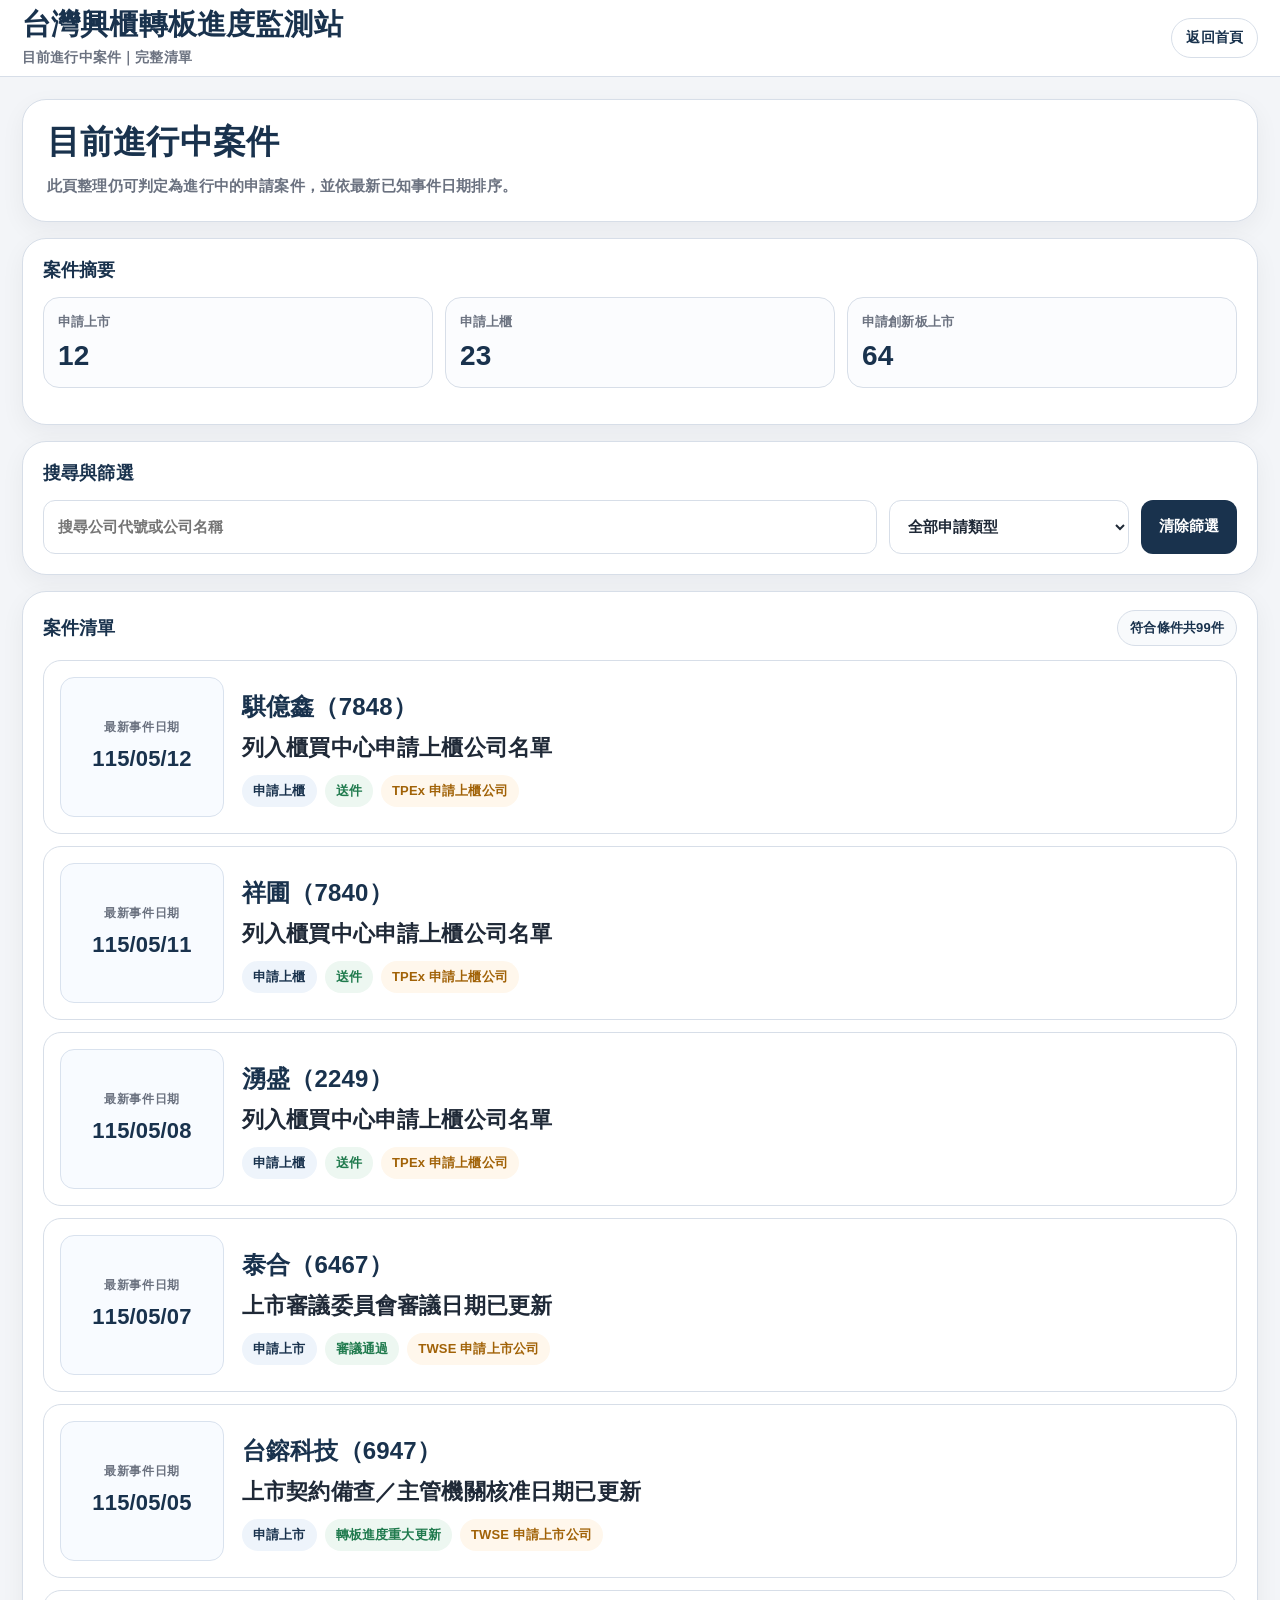
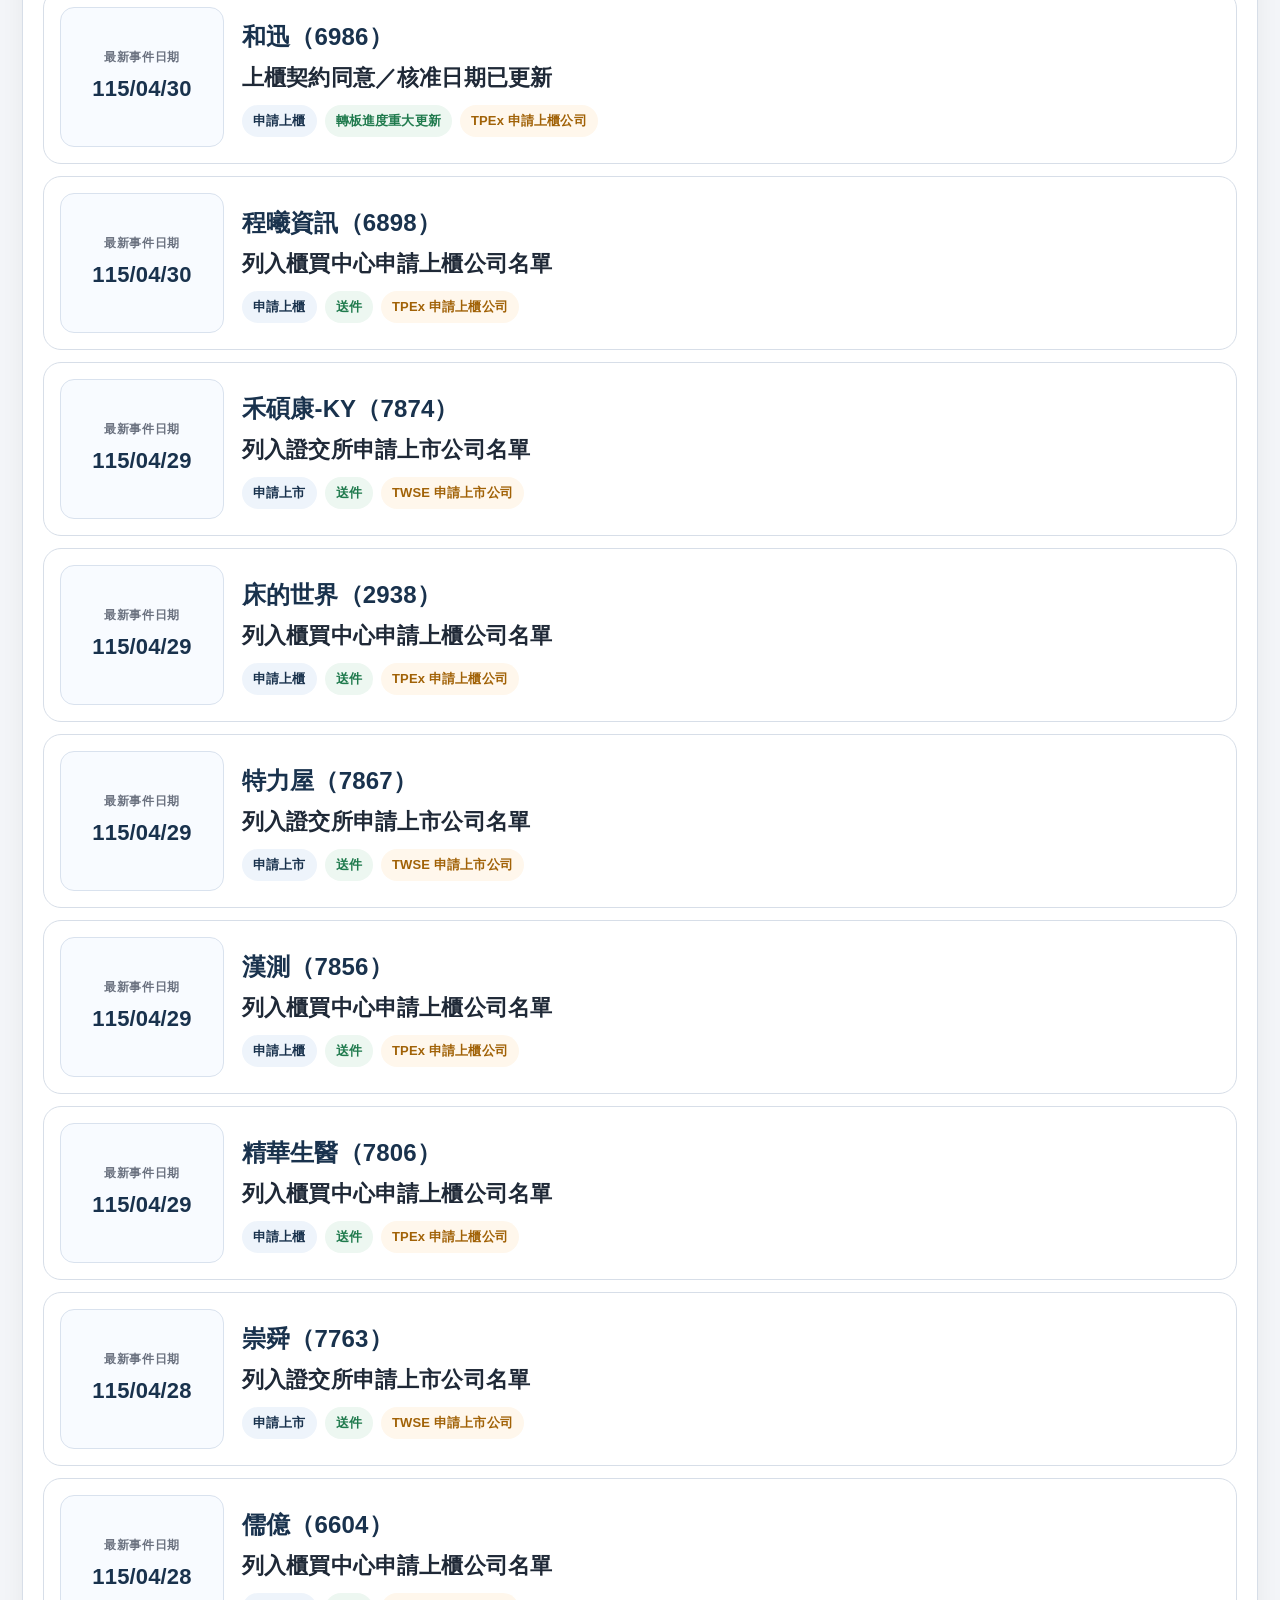
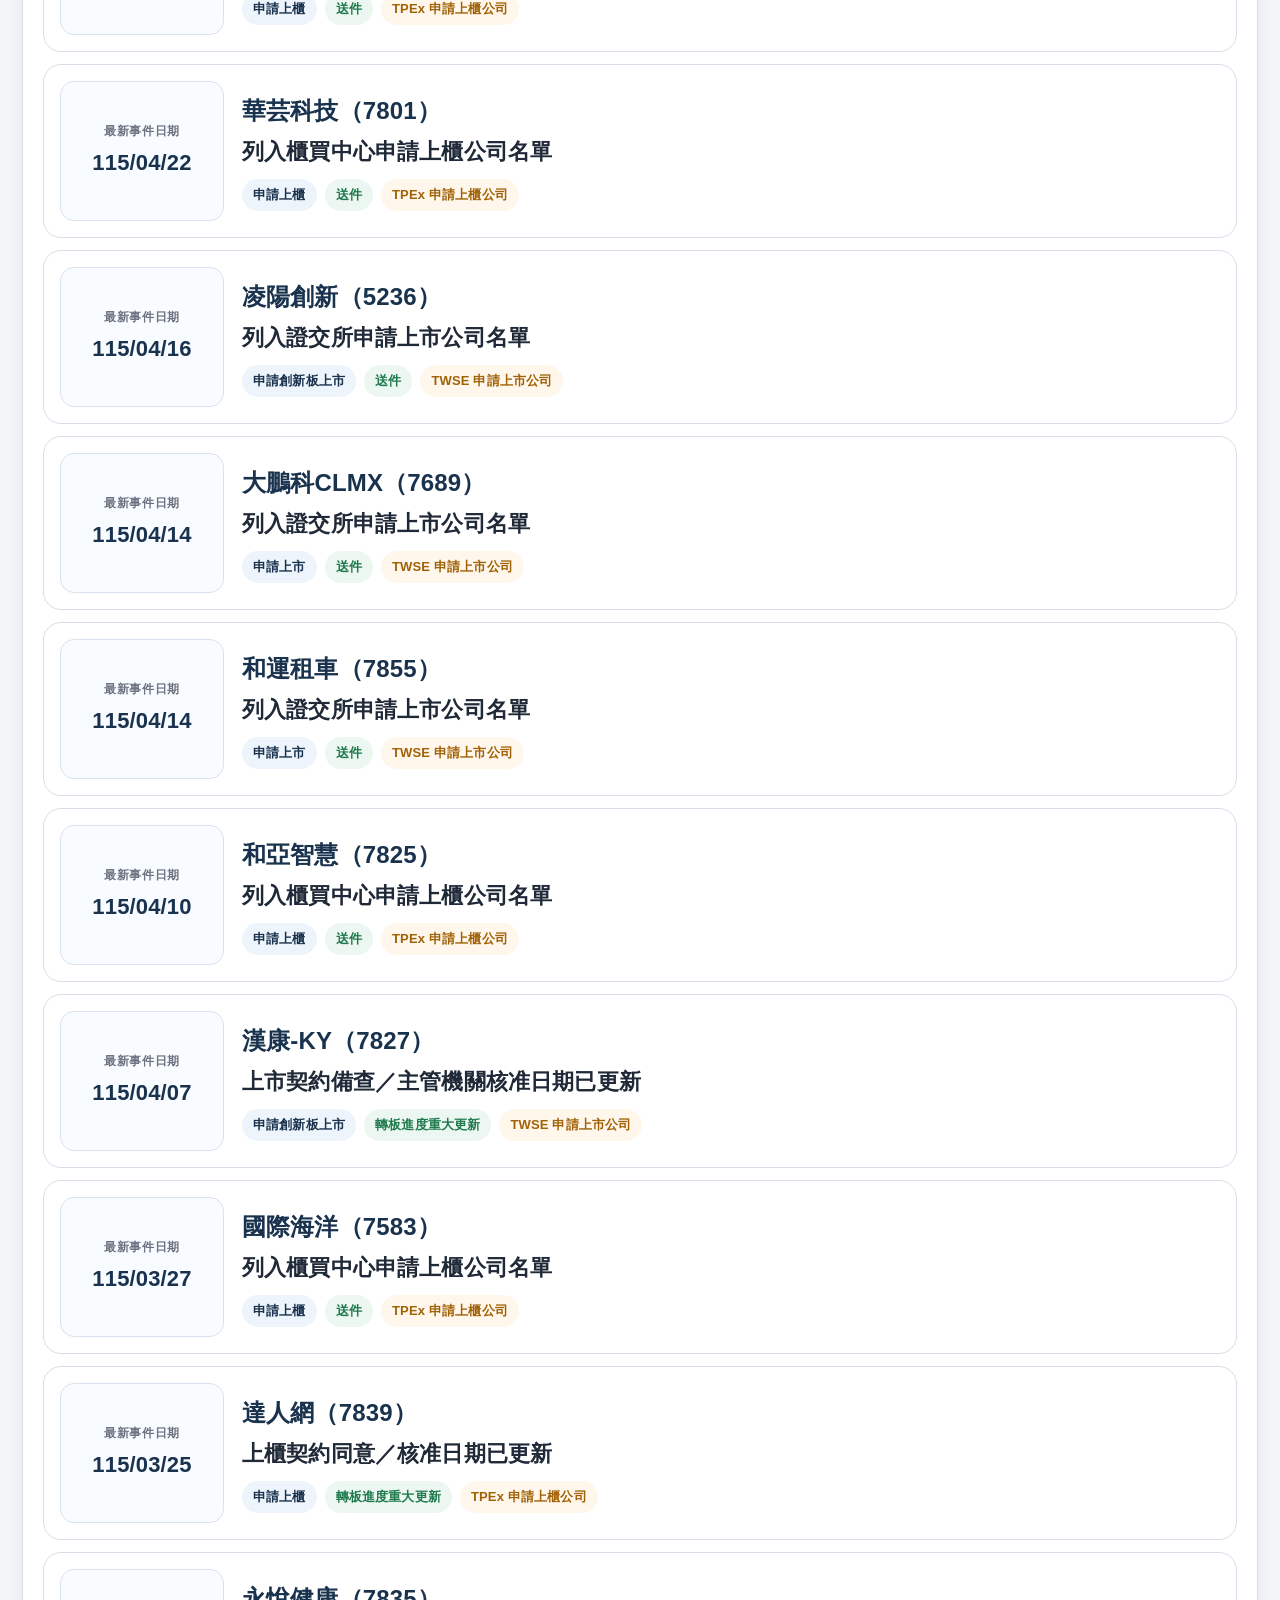
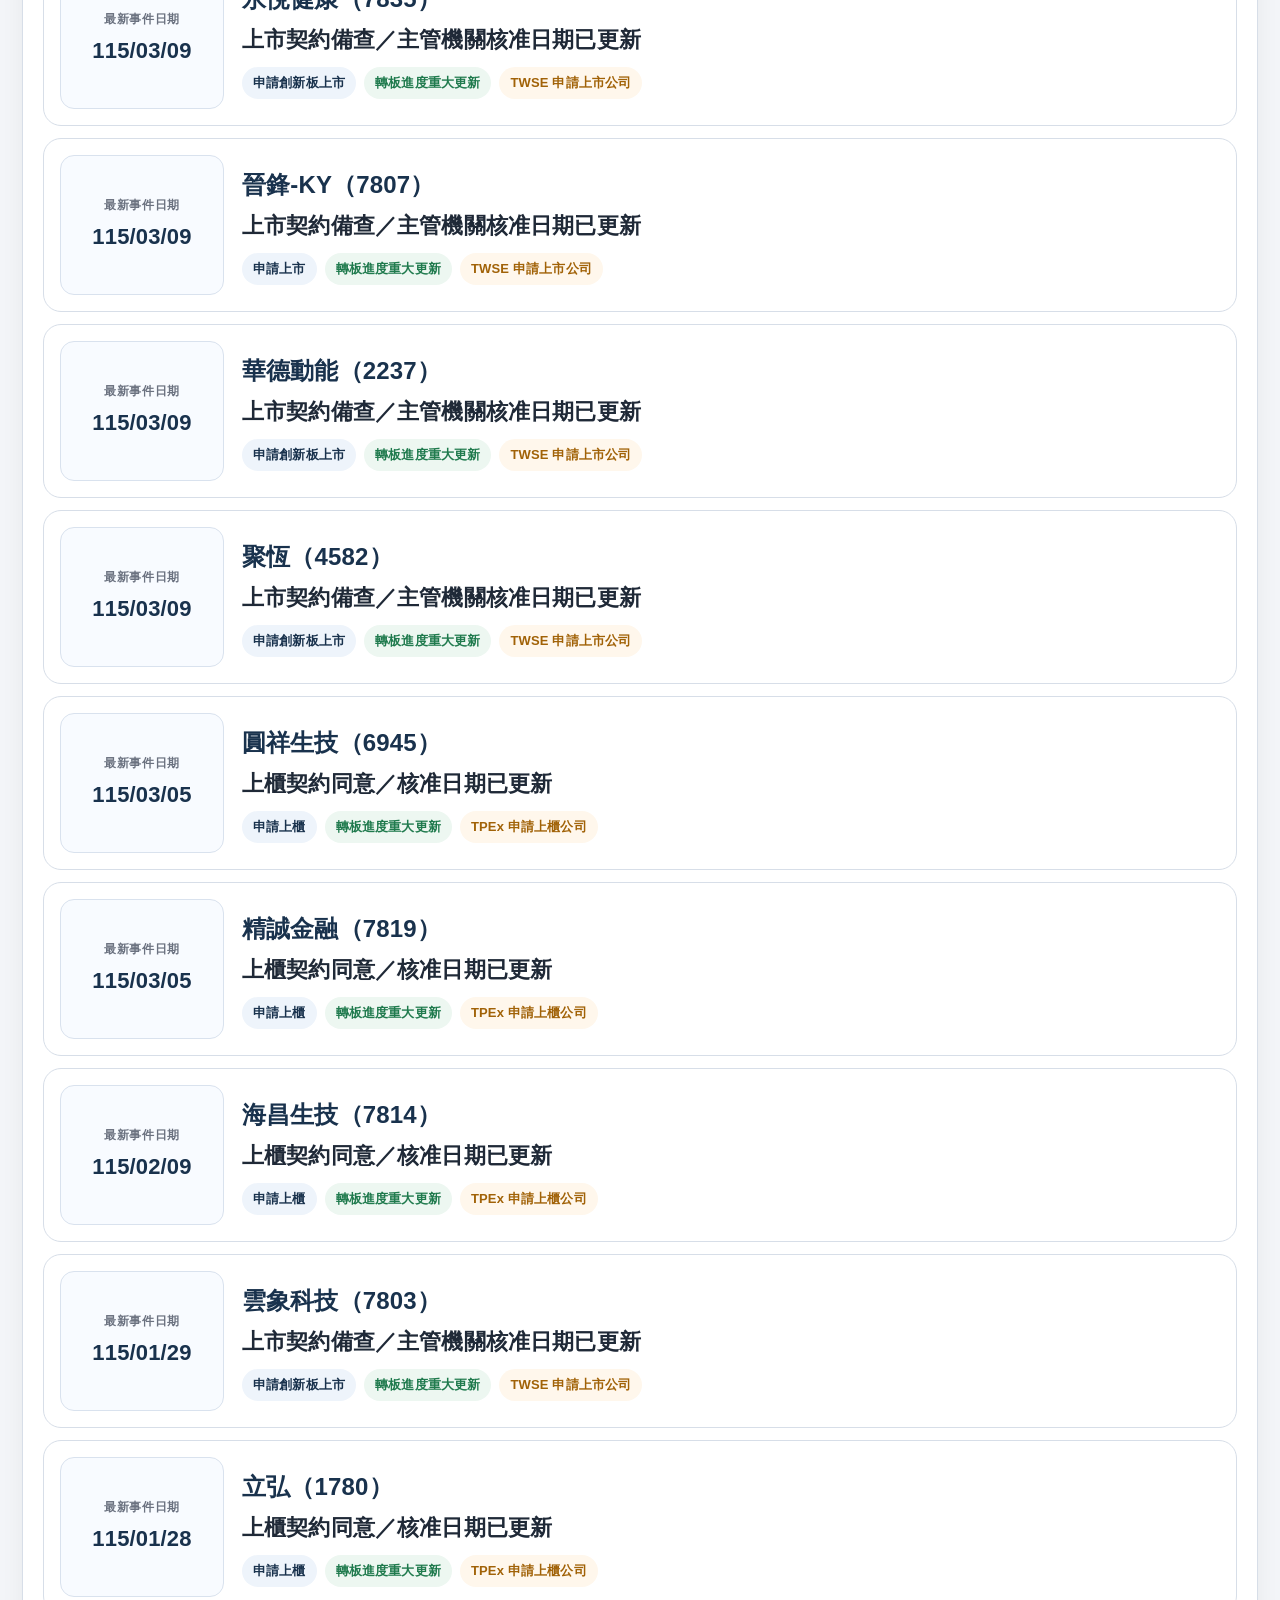
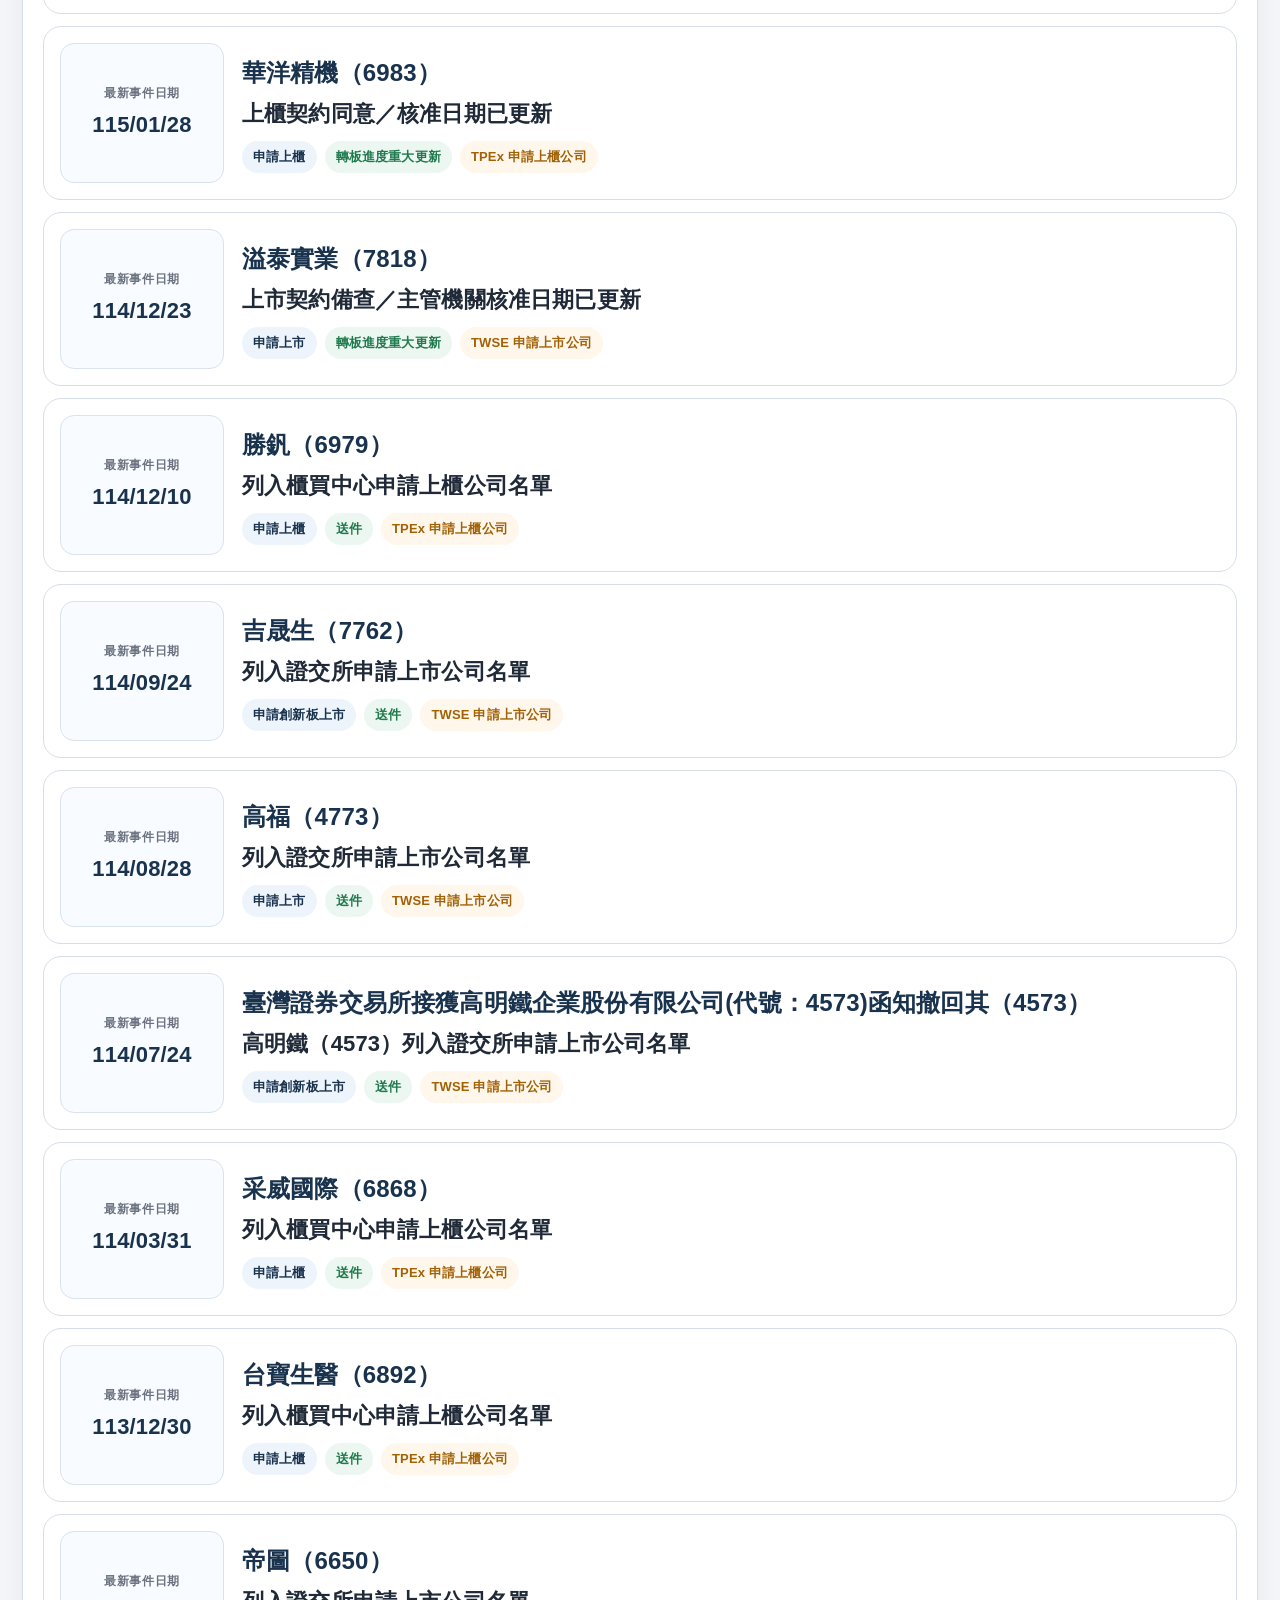
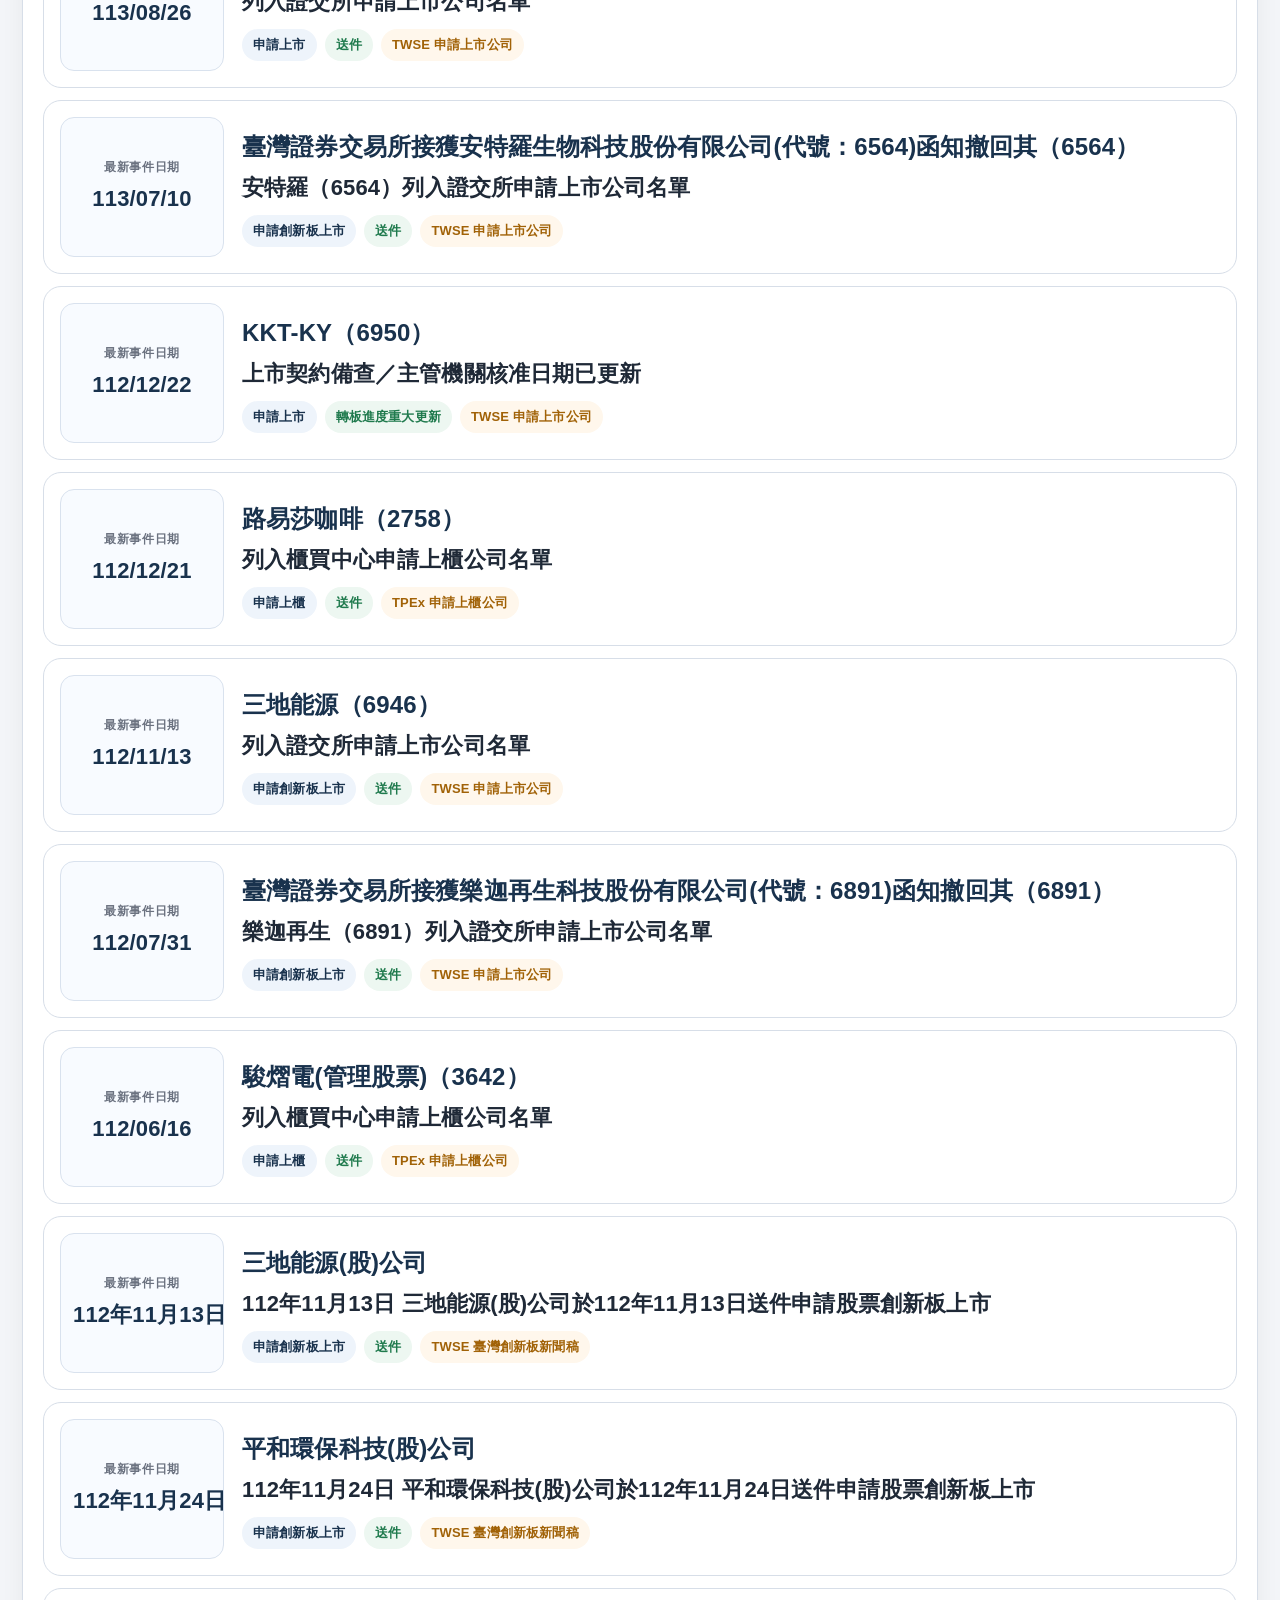
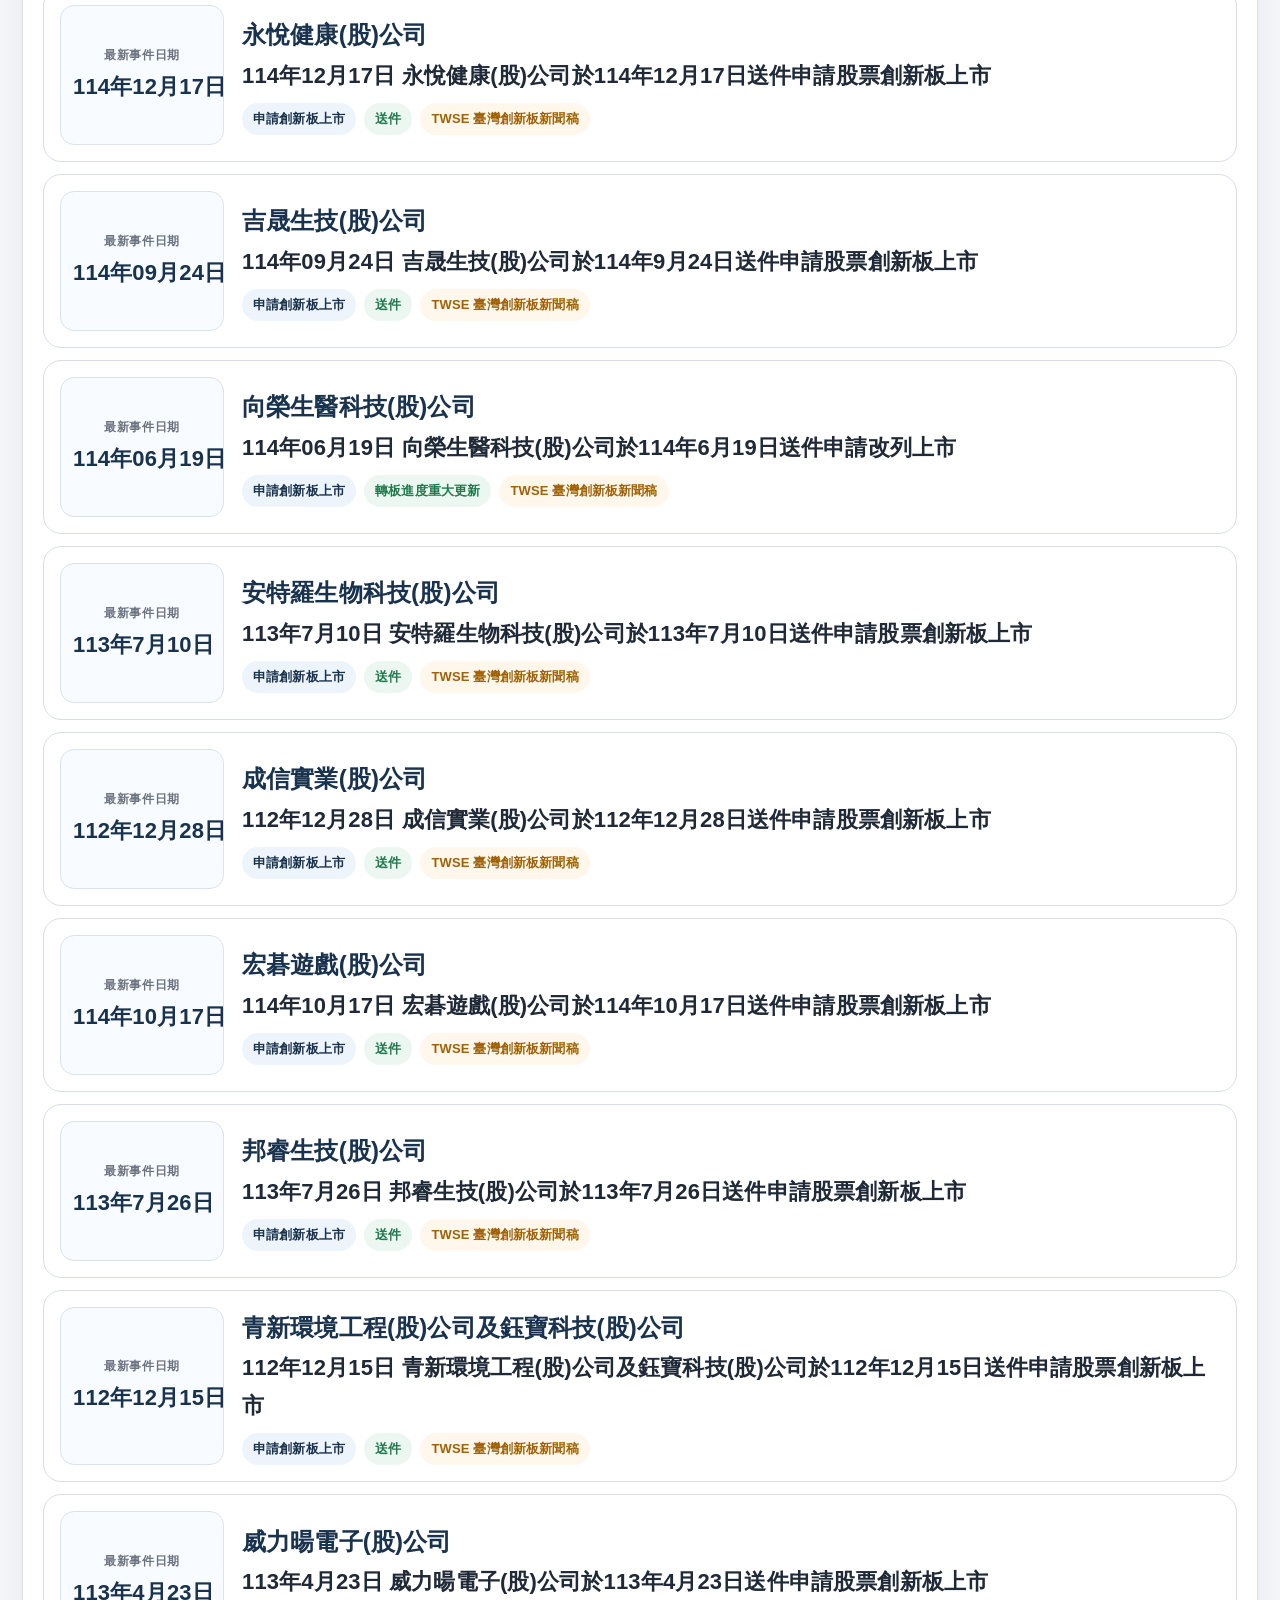
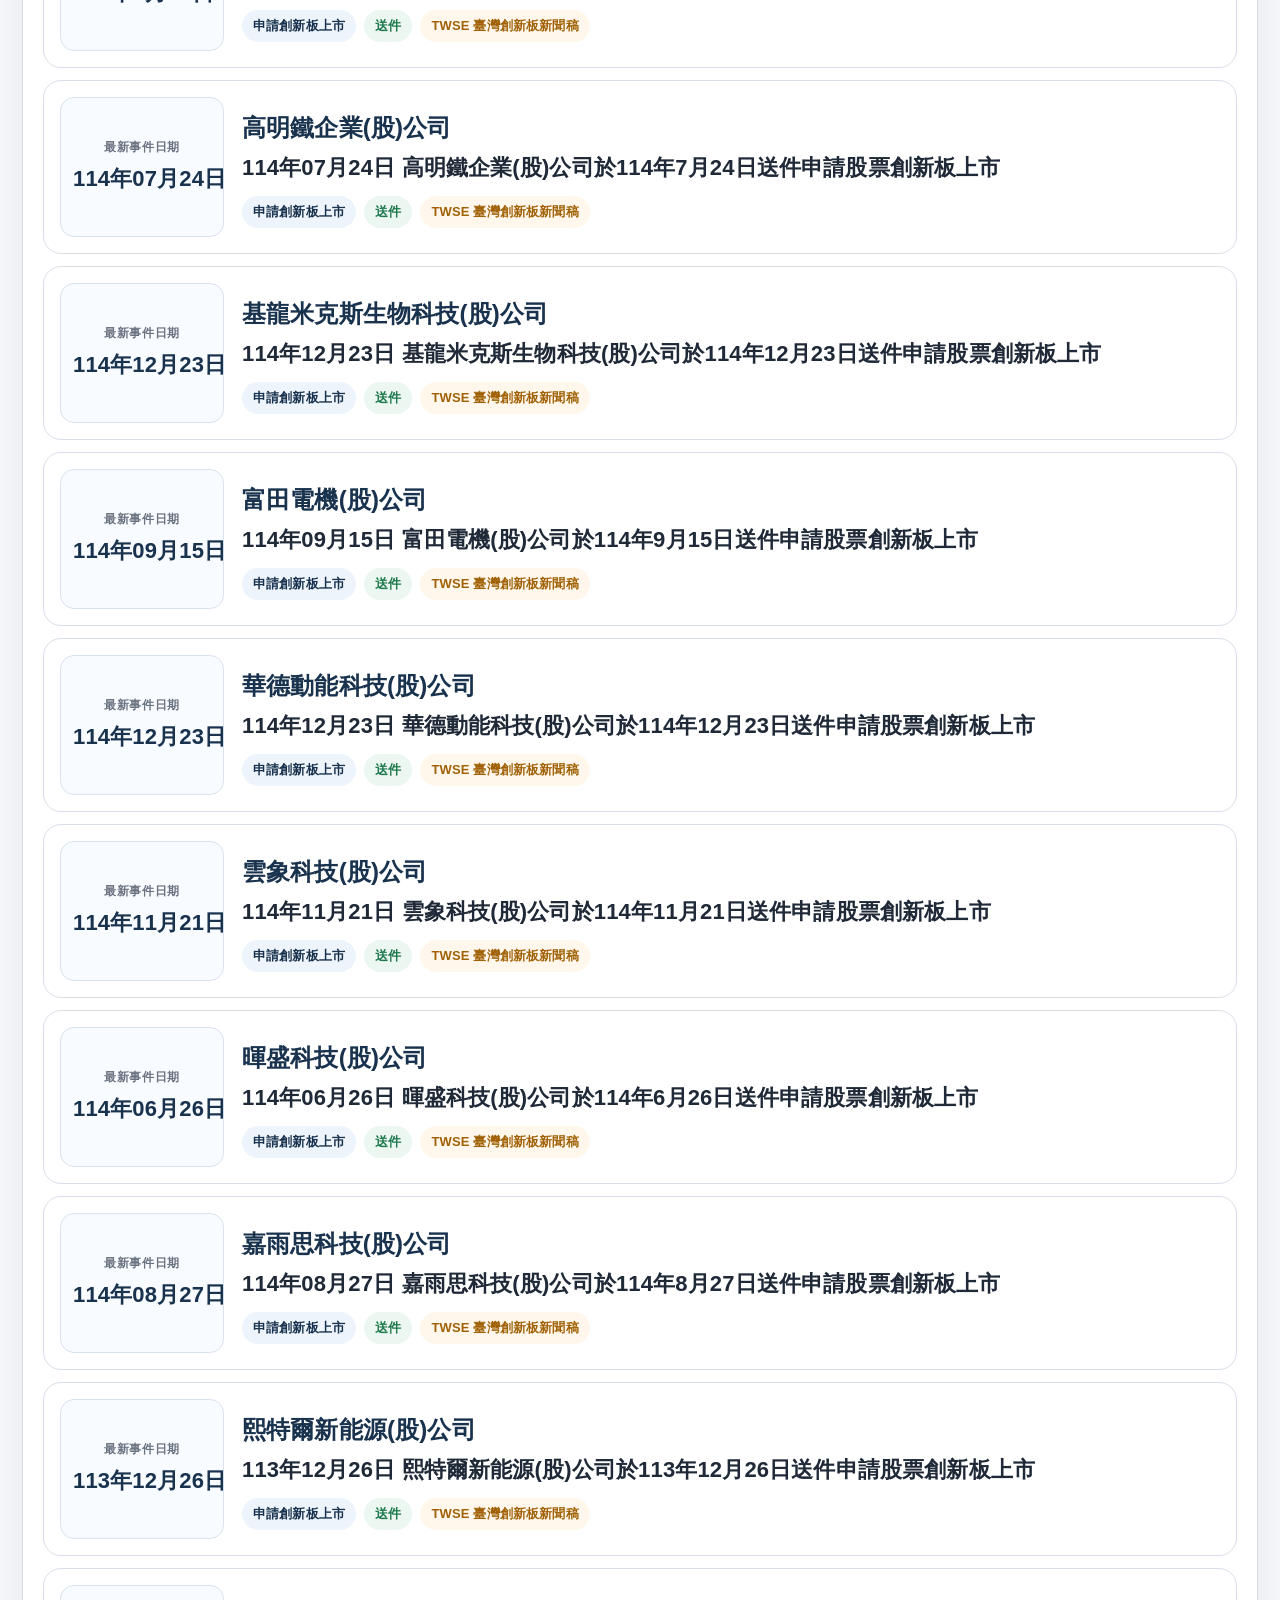
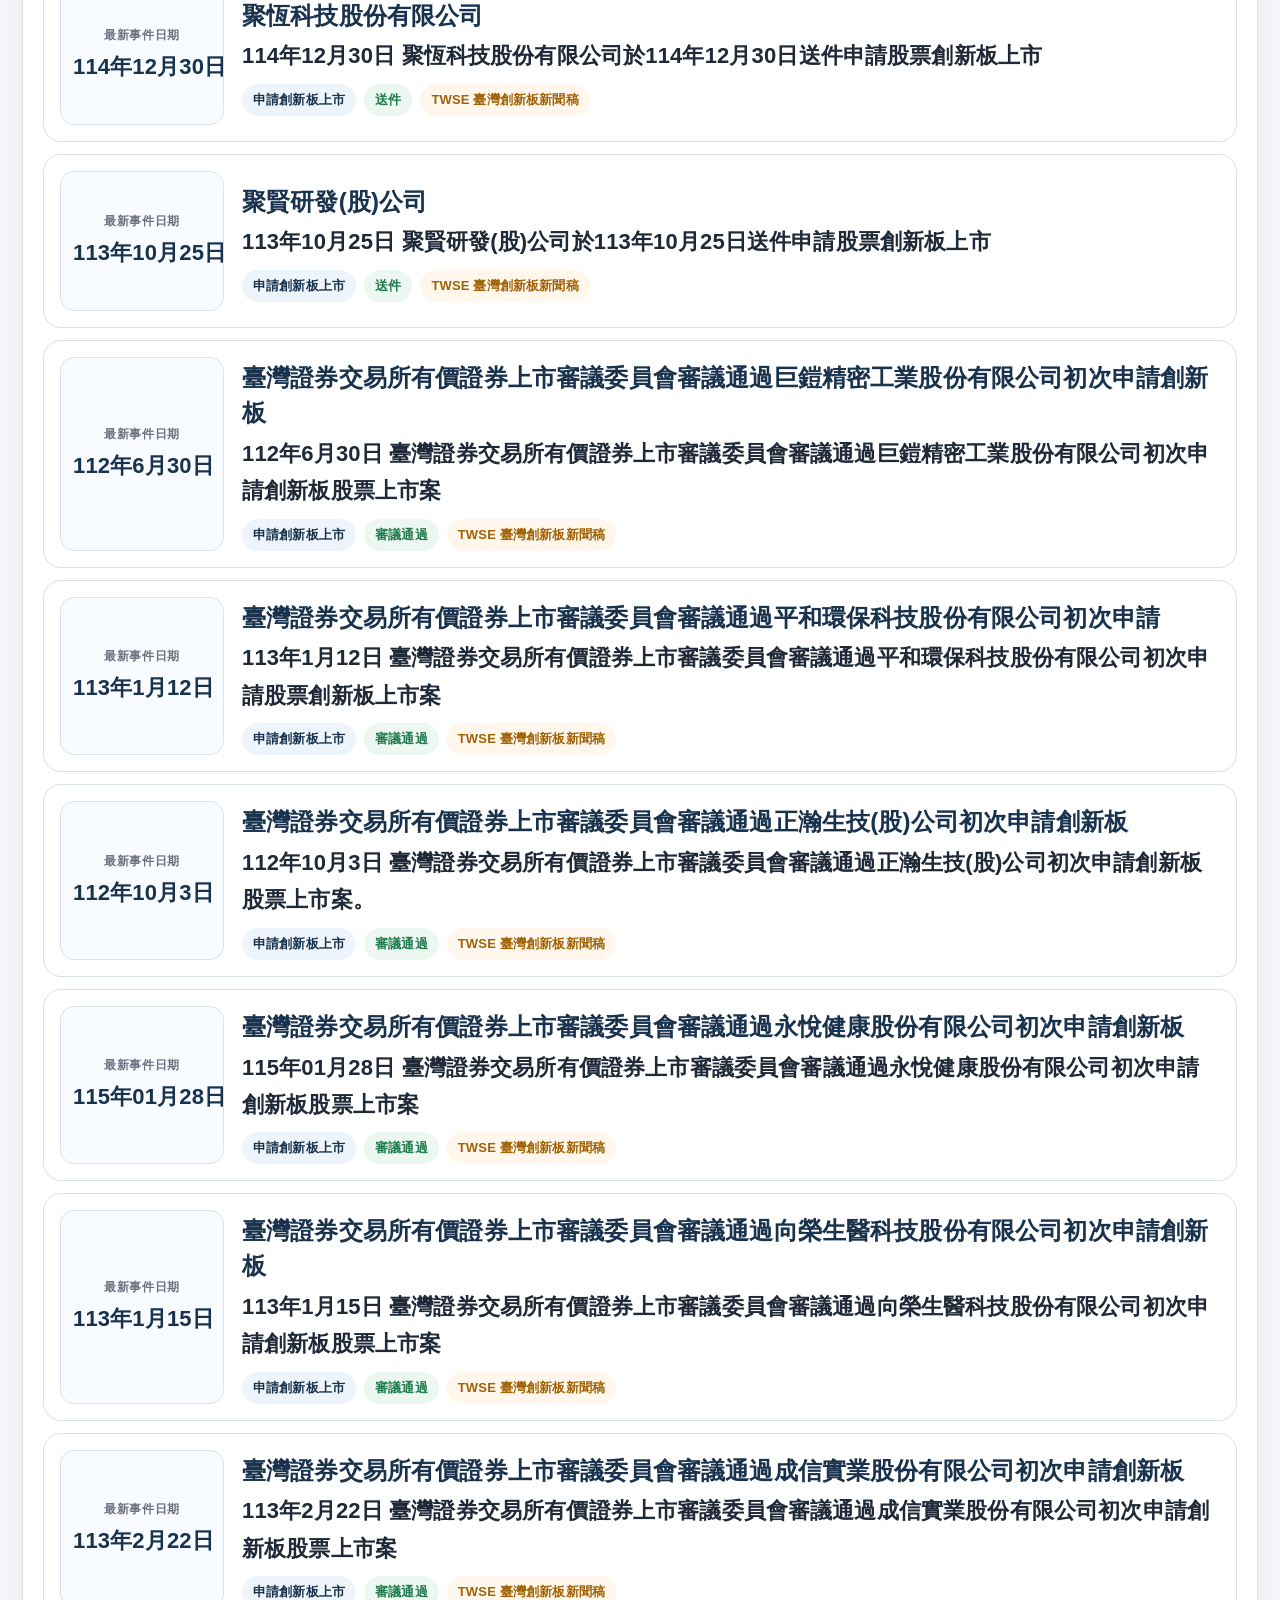
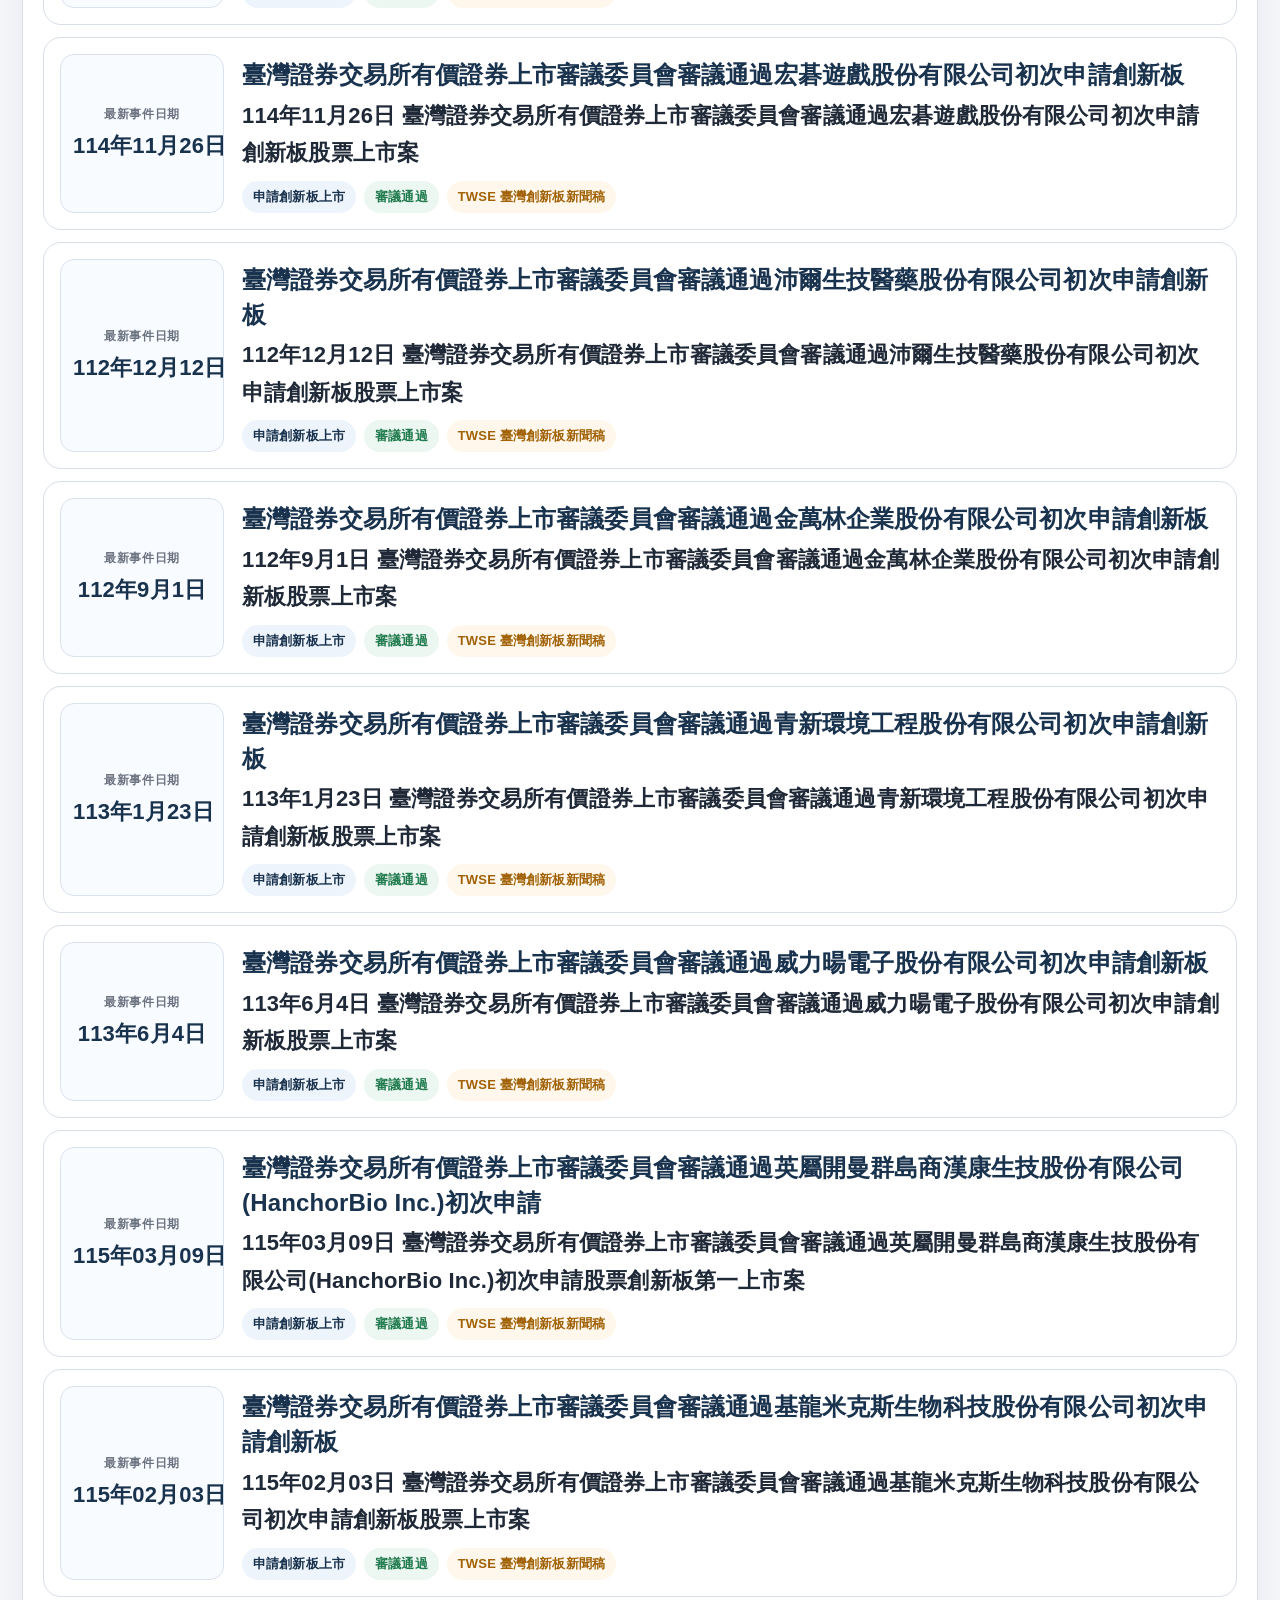
==== docs/active-cases.html @ db114c48 "Add files via upload" ====
<!doctype html>
<html lang="zh-Hant">
<head>
  <meta charset="utf-8" />
  <meta name="viewport" content="width=device-width, initial-scale=1" />
  <title>進行中案件｜台灣興櫃轉板進度監測站</title>
  <style>
    :root {
      --bg: #f3f5f8;
      --surface: #ffffff;
      --surface-soft: #f8fafc;
      --text: #1f2937;
      --muted: #6b7280;
      --line: #d7dee8;
      --navy: #19324d;
      --navy-2: #284b6f;
      --blue-soft: #eef4fb;
      --green-soft: #edf7f1;
      --amber-soft: #fff7ec;
      --green: #1f7a4d;
      --amber: #a16207;
      --shadow: 0 8px 24px rgba(15, 23, 42, .05);
      --radius-xl: 24px;
    }

    * { box-sizing: border-box; }
    body {
      margin: 0;
      background: var(--bg);
      color: var(--text);
      font-family: "Noto Sans TC", "PingFang TC", "Microsoft JhengHei", "Heiti TC", Arial, sans-serif;
      letter-spacing: .01em;
    }

    a { color: inherit; }

    .shell {
      max-width: 1380px;
      margin: 0 auto;
      padding-left: 22px;
      padding-right: 22px;
    }

    .site-header {
      background: rgba(255,255,255,.96);
      border-bottom: 1px solid var(--line);
      position: sticky;
      top: 0;
      z-index: 50;
      backdrop-filter: blur(8px);
    }

    .header-inner {
      min-height: 76px;
      display: flex;
      justify-content: space-between;
      align-items: center;
      gap: 18px;
    }

    .brand-title {
      margin: 0;
      color: var(--navy);
      font-size: clamp(24px, 2.25vw, 34px);
      font-weight: 900;
      line-height: 1.12;
    }

    .brand-subtitle {
      margin: 6px 0 0;
      color: var(--muted);
      font-size: 14px;
      font-weight: 600;
      line-height: 1.6;
    }

    .back-link {
      text-decoration: none;
      color: var(--navy);
      border: 1px solid var(--line);
      background: white;
      border-radius: 999px;
      padding: 10px 14px;
      font-size: 14px;
      font-weight: 800;
      white-space: nowrap;
    }

    .back-link:hover { background: var(--surface-soft); }

    .page { padding-top: 22px; padding-bottom: 34px; }

    .hero, .panel {
      background: var(--surface);
      border: 1px solid var(--line);
      box-shadow: var(--shadow);
      border-radius: var(--radius-xl);
    }

    .hero {
      padding: 22px 24px;
      margin-bottom: 16px;
    }

    .hero-title {
      margin: 0;
      color: var(--navy);
      font-size: clamp(28px, 2.6vw, 40px);
      line-height: 1.2;
      font-weight: 900;
    }

    .hero-desc {
      margin: 10px 0 0;
      color: var(--muted);
      font-size: 15px;
      line-height: 1.8;
      font-weight: 600;
    }

    .panel {
      padding: 18px 20px 20px;
      margin-bottom: 16px;
    }

    .panel-title {
      margin: 0 0 14px;
      color: var(--navy);
      font-size: 18px;
      line-height: 1.45;
      font-weight: 900;
    }

    .summary-grid {
      display: grid;
      grid-template-columns: repeat(3, minmax(0, 1fr));
      gap: 12px;
      margin-bottom: 16px;
    }

    .summary-card {
      border: 1px solid var(--line);
      border-radius: 16px;
      background: #fbfcfe;
      padding: 14px;
    }

    .summary-label {
      color: var(--muted);
      font-size: 13px;
      font-weight: 800;
      line-height: 1.5;
      margin-bottom: 6px;
    }

    .summary-value {
      color: var(--navy);
      font-size: 28px;
      font-weight: 900;
      line-height: 1.25;
    }

    .filter-grid {
      display: grid;
      grid-template-columns: minmax(320px, 1fr) 240px auto;
      gap: 12px;
      align-items: start;
    }

    .search-box, .track-select, .reset-btn {
      height: 54px;
      border-radius: 12px;
      font-size: 15px;
      font-weight: 700;
    }

    .search-box, .track-select {
      width: 100%;
      border: 1px solid var(--line);
      background: white;
      color: var(--text);
      padding: 0 14px;
      outline: none;
    }

    .reset-btn {
      border: 0;
      background: var(--navy);
      color: white;
      padding: 0 18px;
      font-weight: 900;
      cursor: pointer;
    }

    .reset-btn:hover { background: var(--navy-2); }

    .toolbar {
      display: flex;
      justify-content: space-between;
      align-items: center;
      gap: 12px;
      flex-wrap: wrap;
      margin-bottom: 14px;
    }

    .result-count {
      display: inline-flex;
      align-items: center;
      border: 1px solid var(--line);
      border-radius: 999px;
      background: var(--surface-soft);
      color: var(--navy);
      font-size: 13px;
      font-weight: 800;
      padding: 8px 12px;
    }

    .cases-list {
      display: grid;
      gap: 12px;
    }

    .case-card {
      display: grid;
      grid-template-columns: 164px 1fr;
      gap: 18px;
      border: 1px solid var(--line);
      border-radius: 18px;
      background: white;
      padding: 16px;
    }

    .date-box {
      border: 1px solid #d9e2ee;
      background: #f8fbff;
      border-radius: 14px;
      min-height: 140px;
      padding: 14px 12px;
      text-align: center;
      display: flex;
      flex-direction: column;
      justify-content: center;
    }

    .date-label {
      color: var(--muted);
      font-size: 12px;
      font-weight: 800;
      letter-spacing: .06em;
      margin-bottom: 8px;
    }

    .date-value {
      color: var(--navy);
      font-size: 22px;
      line-height: 1.4;
      font-weight: 900;
      white-space: nowrap;
      word-break: normal;
    }

    .case-main {
      display: flex;
      flex-direction: column;
      justify-content: center;
      min-width: 0;
    }

    .badges {
      display: flex;
      flex-wrap: wrap;
      gap: 8px;
      margin-top: 9px;
    }

    .badge {
      display: inline-flex;
      align-items: center;
      border-radius: 999px;
      padding: 7px 11px;
      font-size: 13px;
      font-weight: 800;
    }

    .badge.type { background: var(--blue-soft); color: var(--navy); }
    .badge.stage { background: var(--green-soft); color: var(--green); }
    .badge.source { background: var(--amber-soft); color: var(--amber); }

    .case-company-line {
      margin: 4px 0 0;
      color: var(--navy);
      font-size: 24px;
      line-height: 1.45;
      font-weight: 900;
    }

    .case-title {
      margin: 4px 0 0;
      color: var(--text);
      font-size: 22px;
      line-height: 1.7;
      font-weight: 900;
    }

    .empty-state {
      border: 1px dashed #ccd6e4;
      border-radius: 14px;
      background: #fafbfd;
      padding: 28px 18px;
      text-align: center;
      color: var(--muted);
      font-size: 15px;
      line-height: 1.8;
      font-weight: 600;
    }

    @media (max-width: 920px) {
      .header-inner {
        flex-direction: column;
        align-items: flex-start;
        padding-top: 14px;
        padding-bottom: 14px;
      }

      .summary-grid,
      .filter-grid,
      .case-card {
        grid-template-columns: 1fr;
      }
    }

    @media (max-width: 720px) {
      .shell { padding-left: 14px; padding-right: 14px; }
      .case-company { font-size: 20px; }
    }
  </style>
</head>
<body>
  <header class="site-header">
    <div class="shell header-inner">
      <div>
        <h1 class="brand-title">台灣興櫃轉板進度監測站</h1>
        <p class="brand-subtitle">目前進行中案件｜完整清單</p>
      </div>
      <a class="back-link" href="./index.html">返回首頁</a>
    </div>
  </header>

  <main class="shell page">
    <section class="hero">
      <h2 class="hero-title">目前進行中案件</h2>
      <p class="hero-desc">此頁整理仍可判定為進行中的申請案件，並依最新已知事件日期排序。</p>
    </section>

    <section class="panel">
      <h2 class="panel-title">案件摘要</h2>
      <div id="summaryGrid" class="summary-grid"></div>
    </section>

    <section class="panel">
      <h2 class="panel-title">搜尋與篩選</h2>
      <div class="filter-grid">
        <input id="search" class="search-box" type="search" placeholder="搜尋公司代號或公司名稱" />
        <select id="trackSelect" class="track-select">
          <option value="">全部申請類型</option>
          <option value="申請上市">申請上市</option>
          <option value="申請上櫃">申請上櫃</option>
          <option value="申請創新板上市">申請創新板上市</option>
        </select>
        <button id="reset" class="reset-btn" type="button">清除篩選</button>
      </div>
    </section>

    <section class="panel">
      <div class="toolbar">
        <h2 class="panel-title" style="margin:0;">案件清單</h2>
        <div class="result-count">符合條件共 <span id="caseCount">—</span> 件</div>
      </div>
      <div id="casesList" class="cases-list"></div>
    </section>
  </main>

  <script>
    const searchEl = document.getElementById("search");
    const trackEl = document.getElementById("trackSelect");
    const resetEl = document.getElementById("reset");
    const casesListEl = document.getElementById("casesList");

    let events = [];
    let cases = [];

    function esc(value) {
      return String(value ?? "")
        .replaceAll("&", "&amp;")
        .replaceAll("<", "&lt;")
        .replaceAll(">", "&gt;")
        .replaceAll('"', "&quot;")
        .replaceAll("'", "&#039;");
    }

    function normalize(value) {
      return String(value ?? "").trim().toLowerCase();
    }

    function formatROCDate(value) {
      const raw = String(value ?? "").trim();
      if (!raw) return "—";

      let m = raw.match(/^(\d{4})(\d{2})(\d{2})$/);
      if (m) return `${Number(m[1]) - 1911}/${m[2]}/${m[3]}`;

      m = raw.match(/^(\d{3})(\d{2})(\d{2})$/);
      if (m) return `${m[1]}/${m[2]}/${m[3]}`;

      m = raw.match(/^(\d{4})[-/.](\d{1,2})[-/.](\d{1,2})$/);
      if (m) return `${Number(m[1]) - 1911}/${String(m[2]).padStart(2, "0")}/${String(m[3]).padStart(2, "0")}`;

      m = raw.match(/^(\d{2,3})[-/.](\d{1,2})[-/.](\d{1,2})$/);
      if (m) return `${m[1]}/${String(m[2]).padStart(2, "0")}/${String(m[3]).padStart(2, "0")}`;

      return raw;
    }

    function eventDateRank(value) {
      const raw = String(value ?? "").trim();
      if (!raw) return 0;

      let m = raw.match(/^(\d{4})(\d{2})(\d{2})$/);
      if (m) return Number(`${m[1]}${m[2]}${m[3]}`);

      m = raw.match(/^(\d{3})(\d{2})(\d{2})$/);
      if (m) return Number(`${Number(m[1]) + 1911}${m[2]}${m[3]}`);

      m = raw.match(/^(\d{4})[-/.](\d{1,2})[-/.](\d{1,2})$/);
      if (m) return Number(`${m[1]}${String(m[2]).padStart(2, "0")}${String(m[3]).padStart(2, "0")}`);

      m = raw.match(/^(\d{2,3})[-/.](\d{1,2})[-/.](\d{1,2})$/);
      if (m) return Number(`${Number(m[1]) + 1911}${String(m[2]).padStart(2, "0")}${String(m[3]).padStart(2, "0")}`);

      return 0;
    }

    function sortEventsByDateDesc(list) {
      return [...list].sort((a, b) => {
        const dateDiff = eventDateRank(b.event_date) - eventDateRank(a.event_date);
        if (dateDiff !== 0) return dateDiff;
        return String(b.first_seen_at || "").localeCompare(String(a.first_seen_at || ""));
      });
    }

    function escapeRegExp(text) {
      return String(text ?? "").replace(/[.*+?^${}()|[\]\\]/g, "\\$&");
    }

    function stripCompanyPrefix(title, companyName, companyCode) {
      let result = String(title ?? "").trim();
      const name = String(companyName ?? "").trim();
      const code = String(companyCode ?? "").trim();

      if (!name) return result;

      const patterns = [];
      if (name && code) {
        patterns.push(new RegExp(`^${escapeRegExp(name)}\s*[（(]${escapeRegExp(code)}[）)]\s*`));
        patterns.push(new RegExp(`^${escapeRegExp(name)}\s*${escapeRegExp(code)}\s*`));
      }
      patterns.push(new RegExp(`^${escapeRegExp(name)}\s*`));

      for (const pattern of patterns) {
        result = result.replace(pattern, "").trim();
      }

      result = result.replace(/^[：:、，,。\-–—\s]+/, "").trim();

      return result || String(title ?? "").trim();
    }

    function applicationTrackForCompany(companyEvents) {
      if (companyEvents.some(event => event.event_type === "申請創新板上市")) return "申請創新板上市";
      if (companyEvents.some(event => event.event_type === "申請上櫃")) return "申請上櫃";
      if (companyEvents.some(event => event.event_type === "申請上市")) return "申請上市";
      return "轉板進度";
    }

    function isTerminalEvent(event) {
      const title = String(event.title || "");
      const detail = String(event.detail || "");
      const text = `${title} ${detail}`;
      return event.stage === "撤回申請"
        || text.includes("股票上市買賣日期已更新")
        || text.includes("股票上櫃買賣日期已更新")
        || text.includes("開始買賣日期");
    }

    function buildActiveCases() {
      const map = new Map();

      events.forEach(event => {
        const code = String(event.company_code || "").trim();
        const name = String(event.company_name || "").trim();
        if (!code && !name) return;

        const key = code || name;
        if (!map.has(key)) map.set(key, { code, name, events: [] });
        map.get(key).events.push(event);
      });

      const result = [];

      map.forEach(group => {
        const sorted = sortEventsByDateDesc(group.events);
        const latest = sorted[0];
        if (!latest) return;

        const track = applicationTrackForCompany(group.events);
        if (!["申請上市", "申請上櫃", "申請創新板上市"].includes(track)) return;
        if (isTerminalEvent(latest)) return;

        result.push({
          code: group.code,
          name: group.name,
          track,
          latest
        });
      });

      return result.sort((a, b) => {
        const dateDiff = eventDateRank(b.latest.event_date) - eventDateRank(a.latest.event_date);
        if (dateDiff !== 0) return dateDiff;
        return String(a.name || a.code).localeCompare(String(b.name || b.code), "zh-Hant", { numeric: true });
      });
    }

    function renderSummary() {
      const counts = { "申請上市": 0, "申請上櫃": 0, "申請創新板上市": 0 };
      cases.forEach(item => { if (counts[item.track] !== undefined) counts[item.track] += 1; });

      document.getElementById("summaryGrid").innerHTML = Object.entries(counts).map(([label, count]) => `
        <div class="summary-card">
          <div class="summary-label">${esc(label)}</div>
          <div class="summary-value">${esc(count)}</div>
        </div>
      `).join("");
    }

    function filteredCases() {
      const q = normalize(searchEl.value);
      const track = trackEl.value;

      return cases.filter(item => {
        const company = `${item.name || ""} ${item.code || ""}`.toLowerCase();
        const qOk = !q || company.includes(q);
        const trackOk = !track || item.track === track;
        return qOk && trackOk;
      });
    }

    function renderCases() {
      const filtered = filteredCases();
      document.getElementById("caseCount").textContent = filtered.length;

      if (!filtered.length) {
        casesListEl.innerHTML = '<div class="empty-state">目前沒有符合條件的進行中案件。</div>';
        return;
      }

      casesListEl.innerHTML = filtered.map(item => {
        const company = `${item.name || "公司名稱待解析"}${item.code ? `（${item.code}）` : ""}`;
        const eventLine = stripCompanyPrefix(item.latest.title || "", item.name, item.code);
        return `
          <article class="case-card">
            <div class="date-box">
              <div class="date-label">最新事件日期</div>
              <div class="date-value">${esc(formatROCDate(item.latest.event_date || "—"))}</div>
            </div>
            <div class="case-main">
              <div class="case-company-line">${esc(company)}</div>
              <p class="case-title">${esc(eventLine)}</p>
              <div class="badges">
                <span class="badge type">${esc(item.track)}</span>
                <span class="badge stage">${esc(item.latest.stage || "最新進度")}</span>
                <span class="badge source">${esc(item.latest.source_label || "")}</span>
              </div>
            </div>
          </article>
        `;
      }).join("");
    }

    async function init() {
      const res = await fetch("./data/alerts.json", { cache: "no-store" });
      events = res.ok ? await res.json() : [];
      cases = buildActiveCases();
      renderSummary();
      renderCases();
    }

    searchEl.addEventListener("input", renderCases);
    trackEl.addEventListener("change", renderCases);
    resetEl.addEventListener("click", () => {
      searchEl.value = "";
      trackEl.value = "";
      renderCases();
    });

    init();
  </script>
</body>
</html>
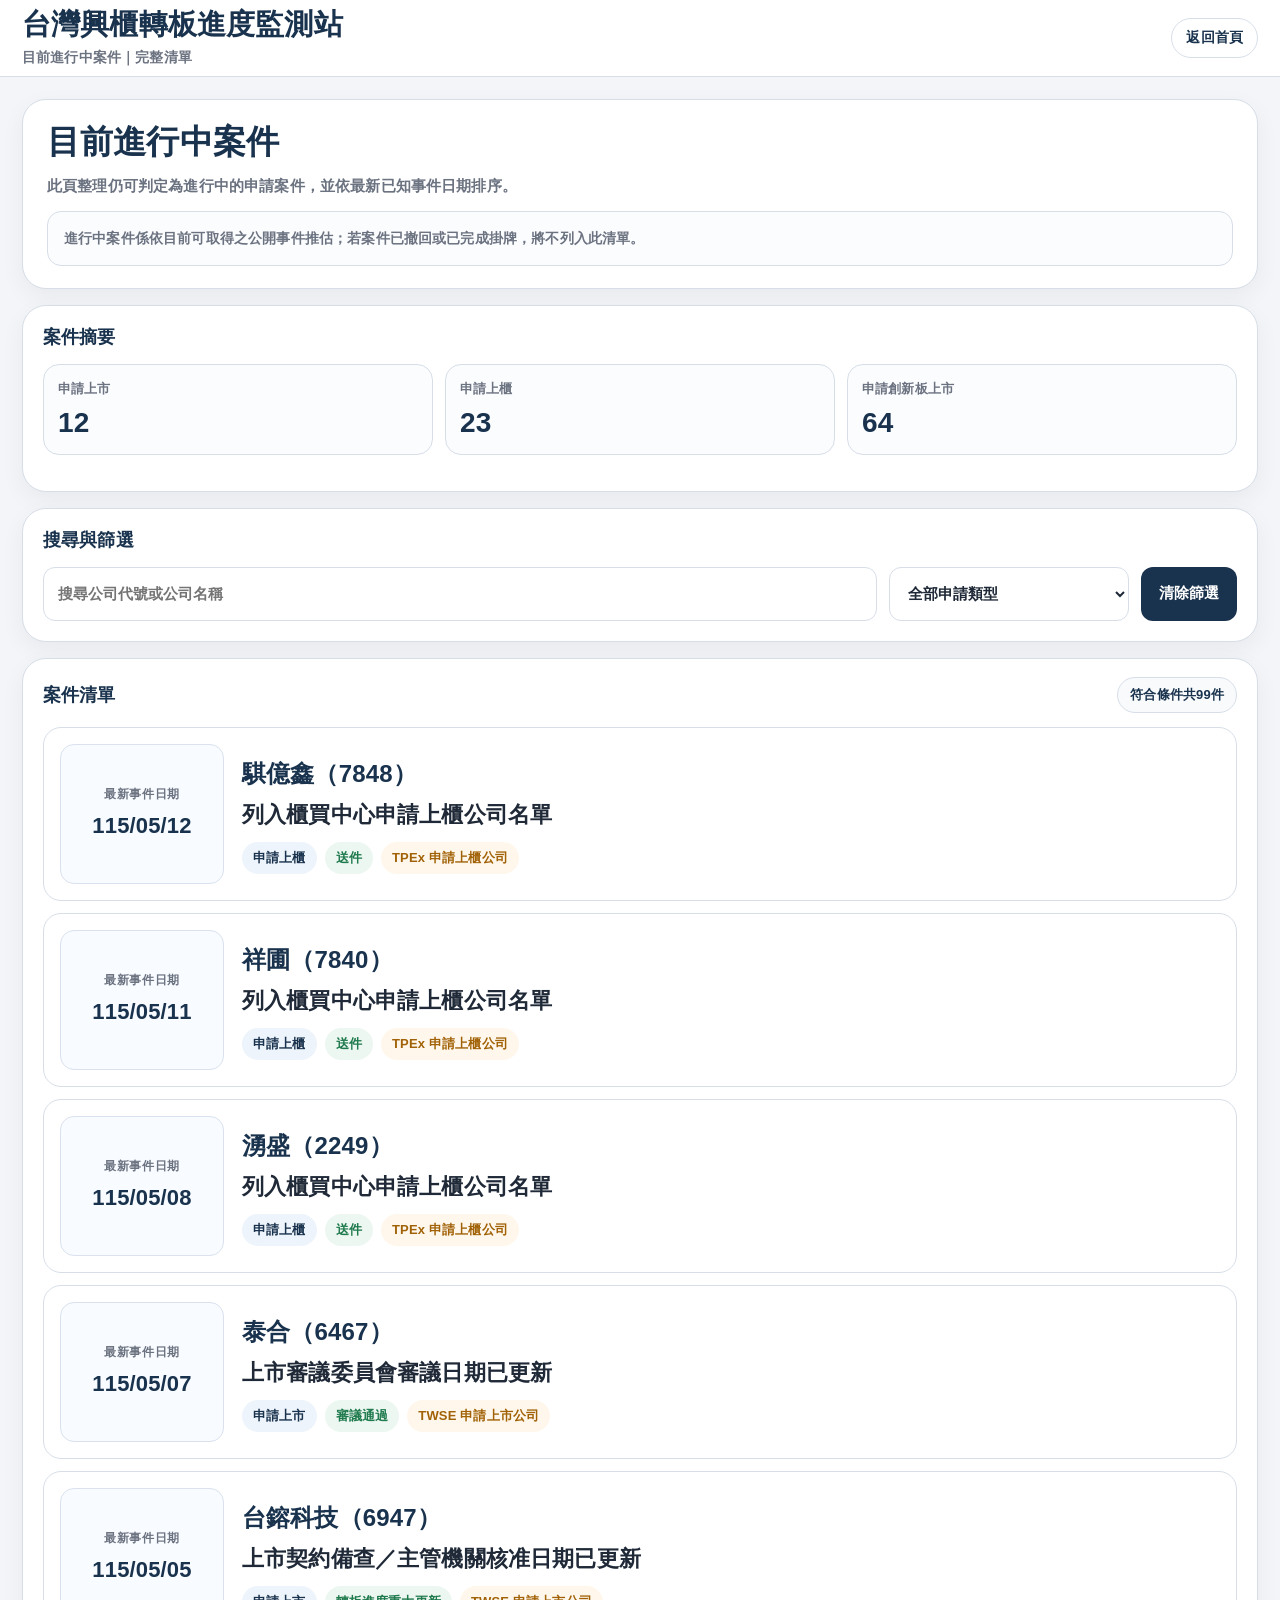
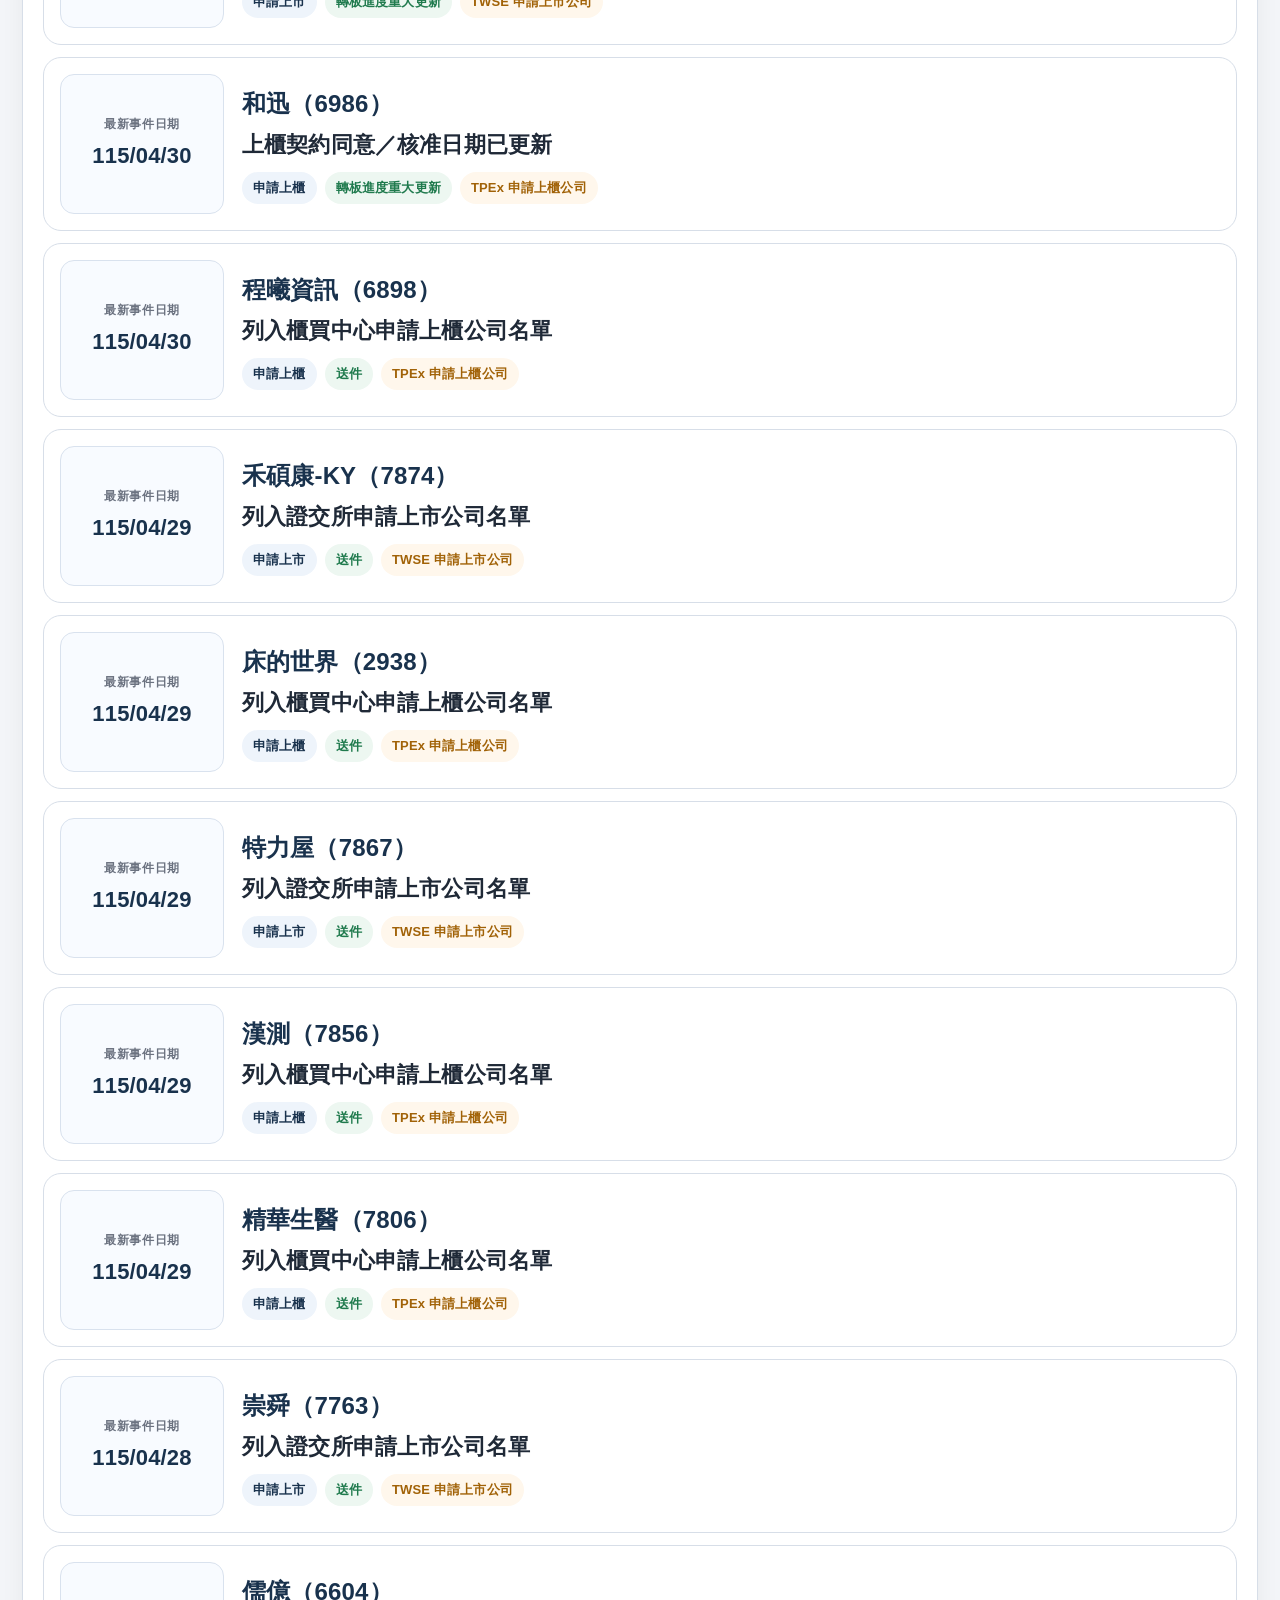
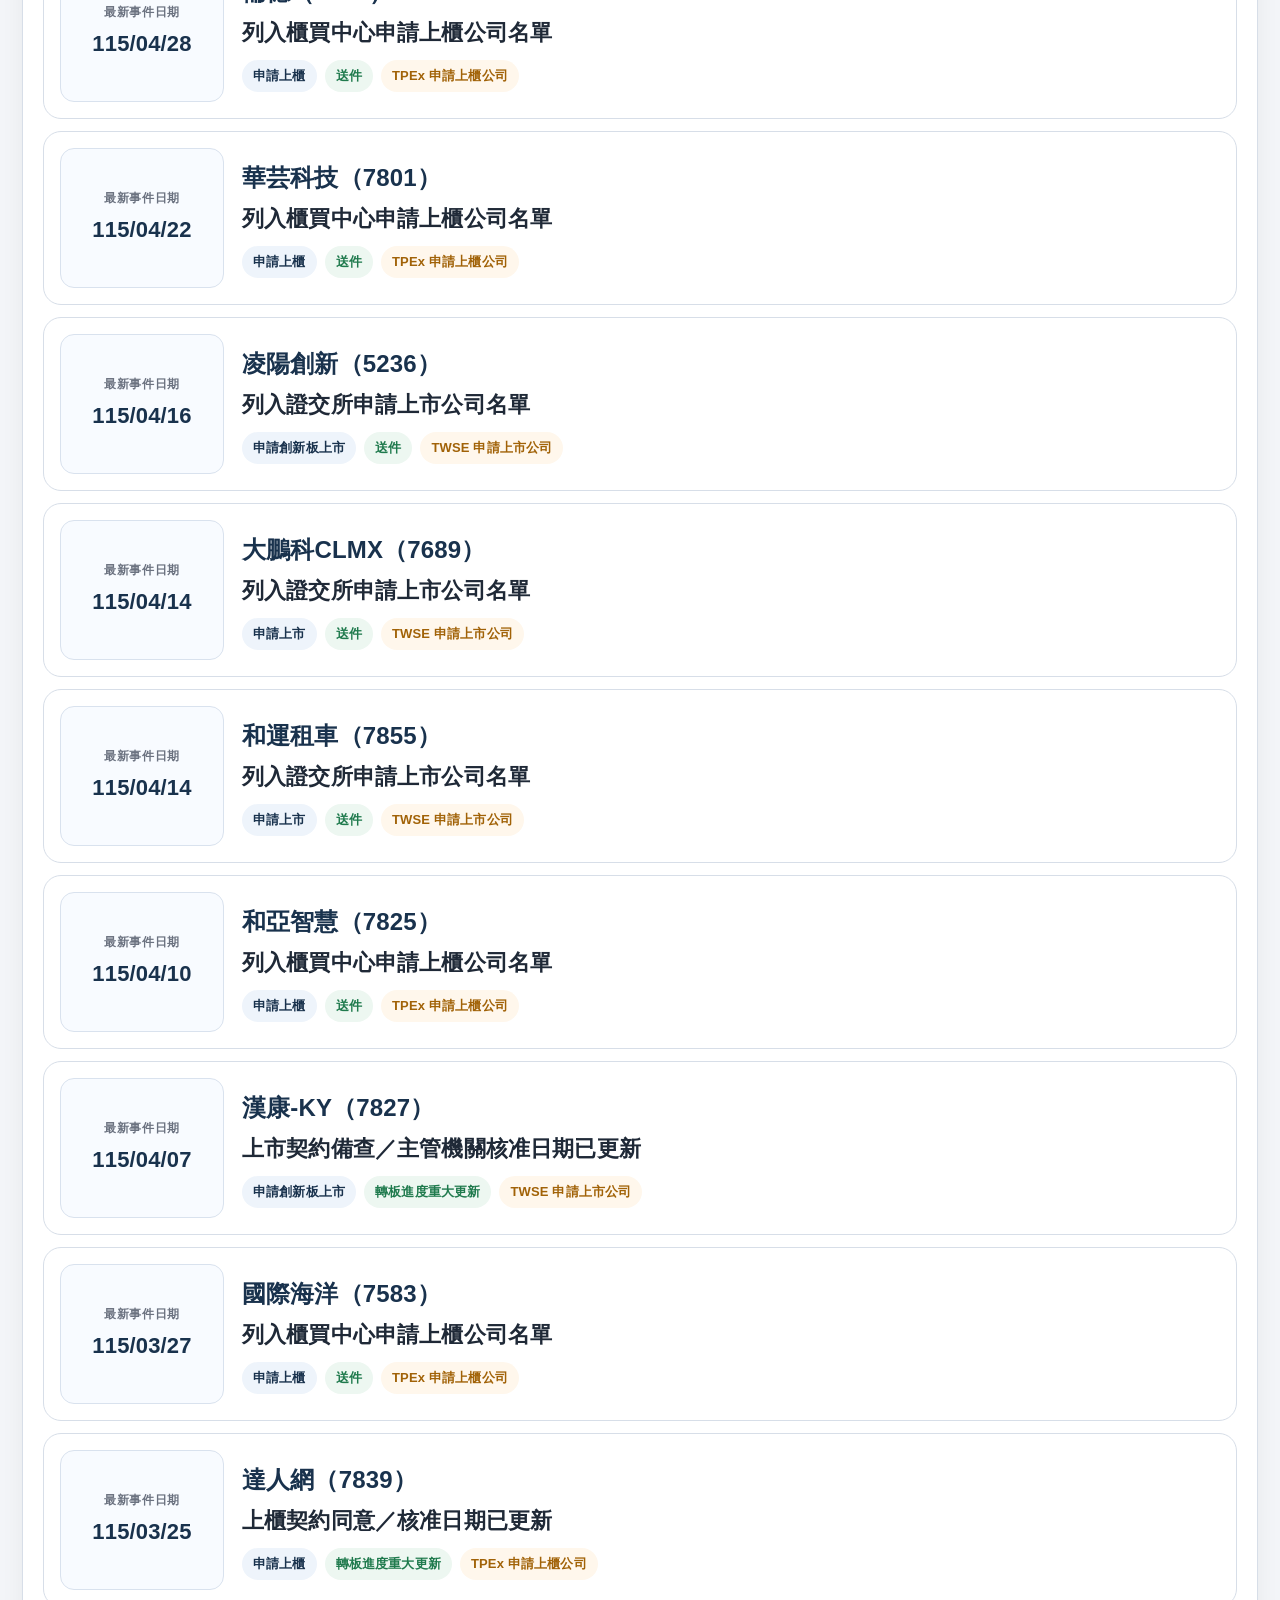
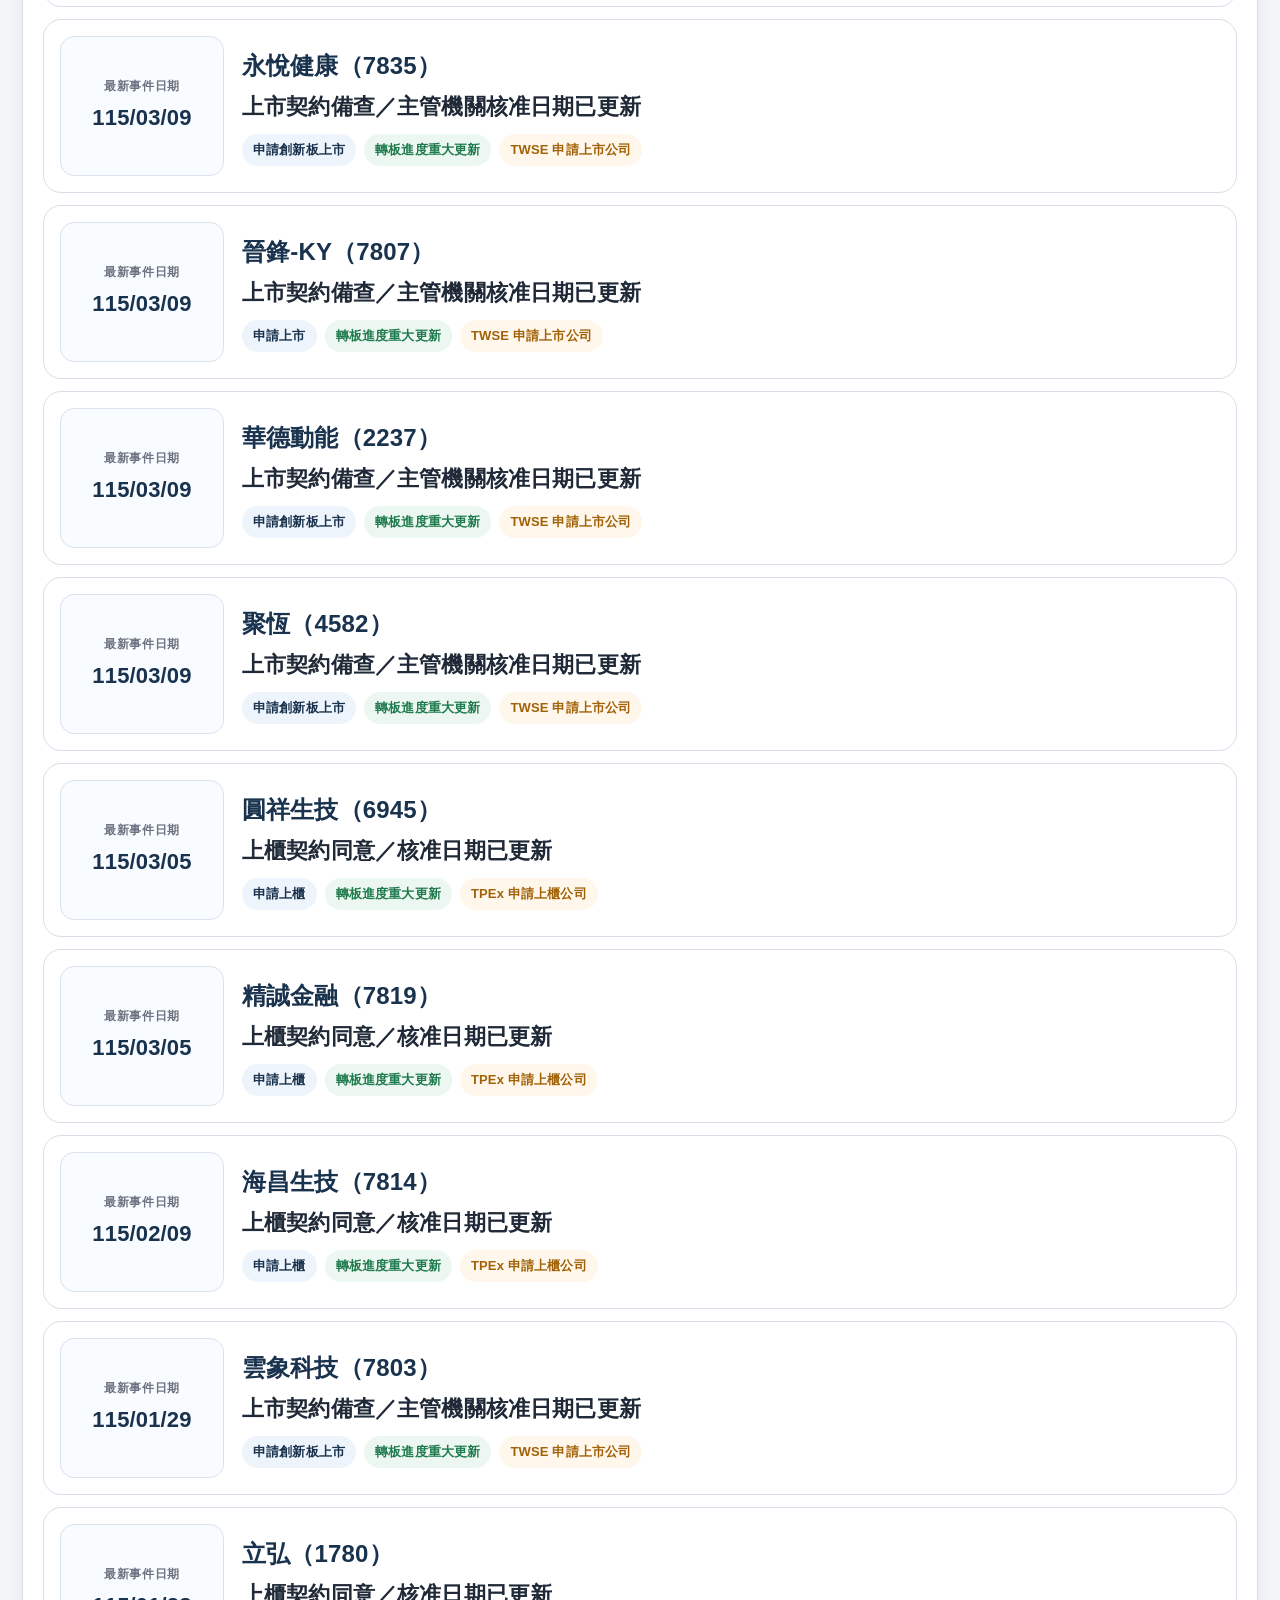
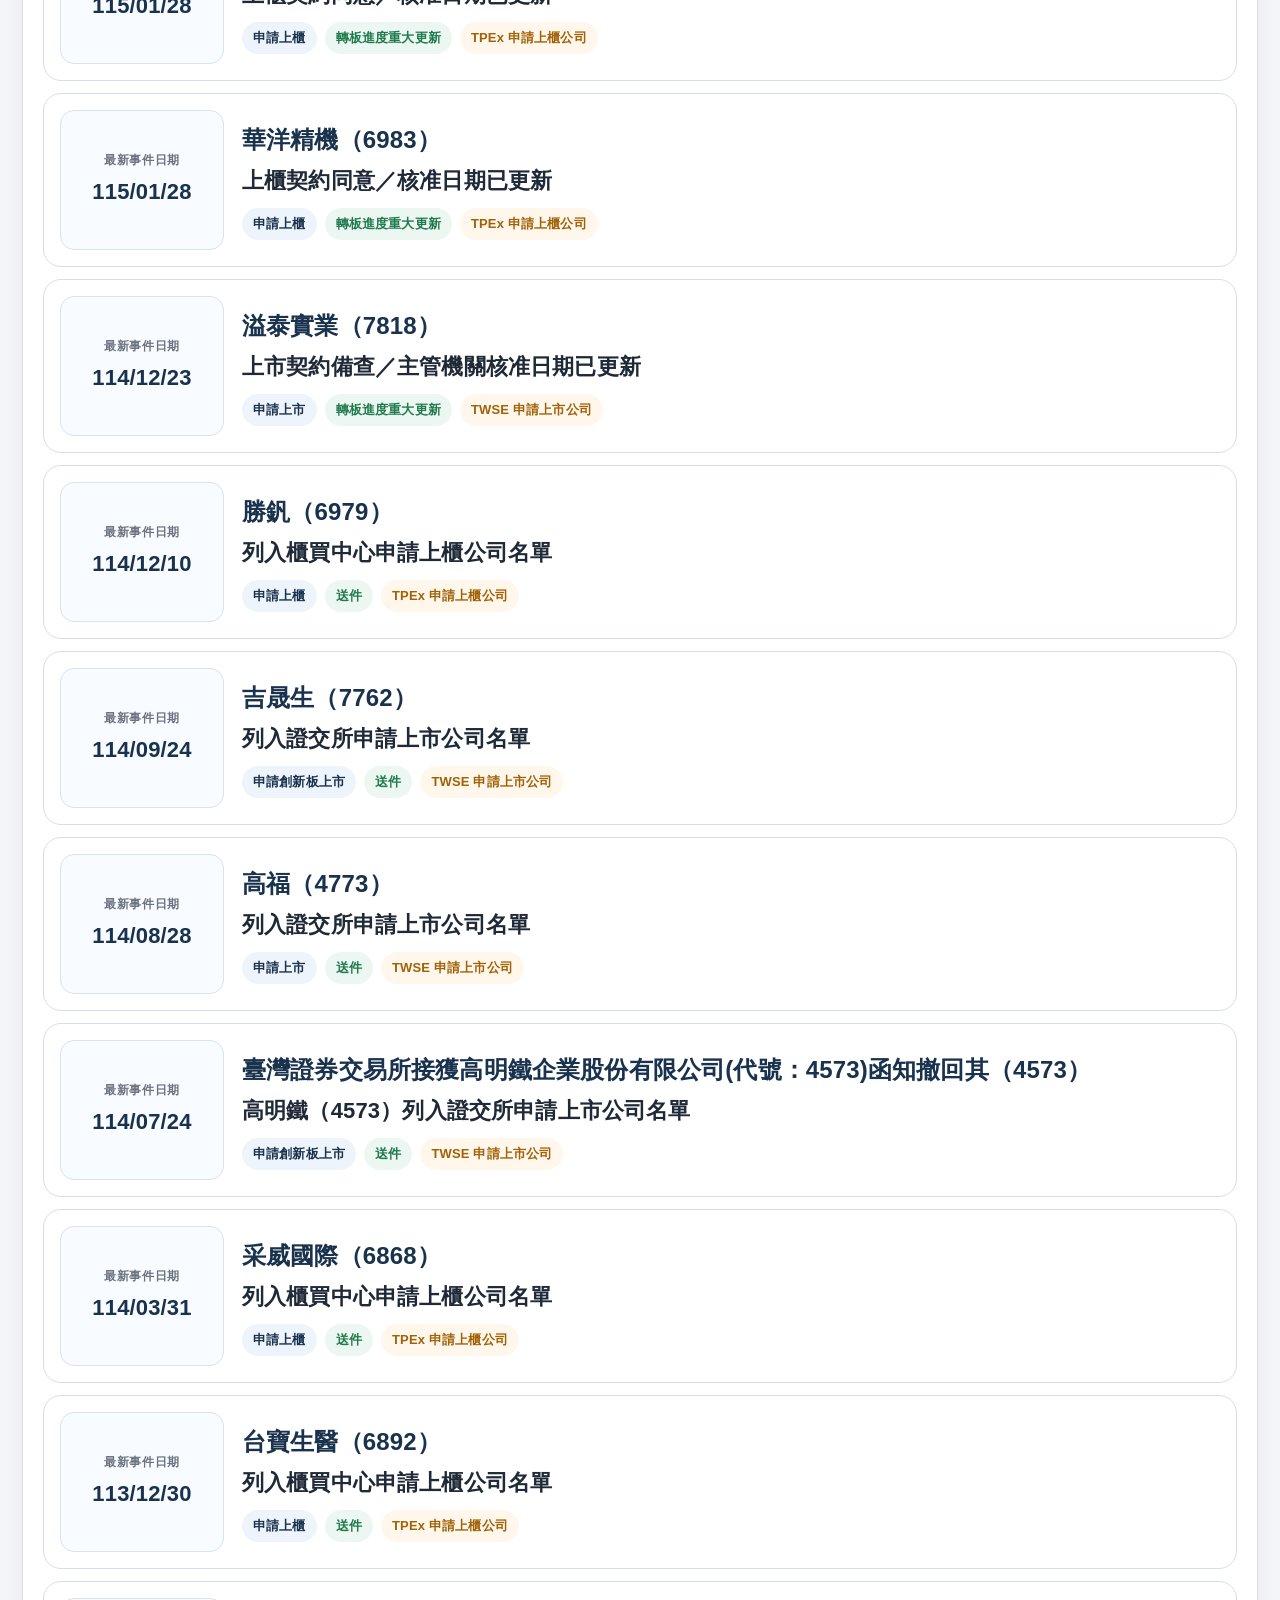
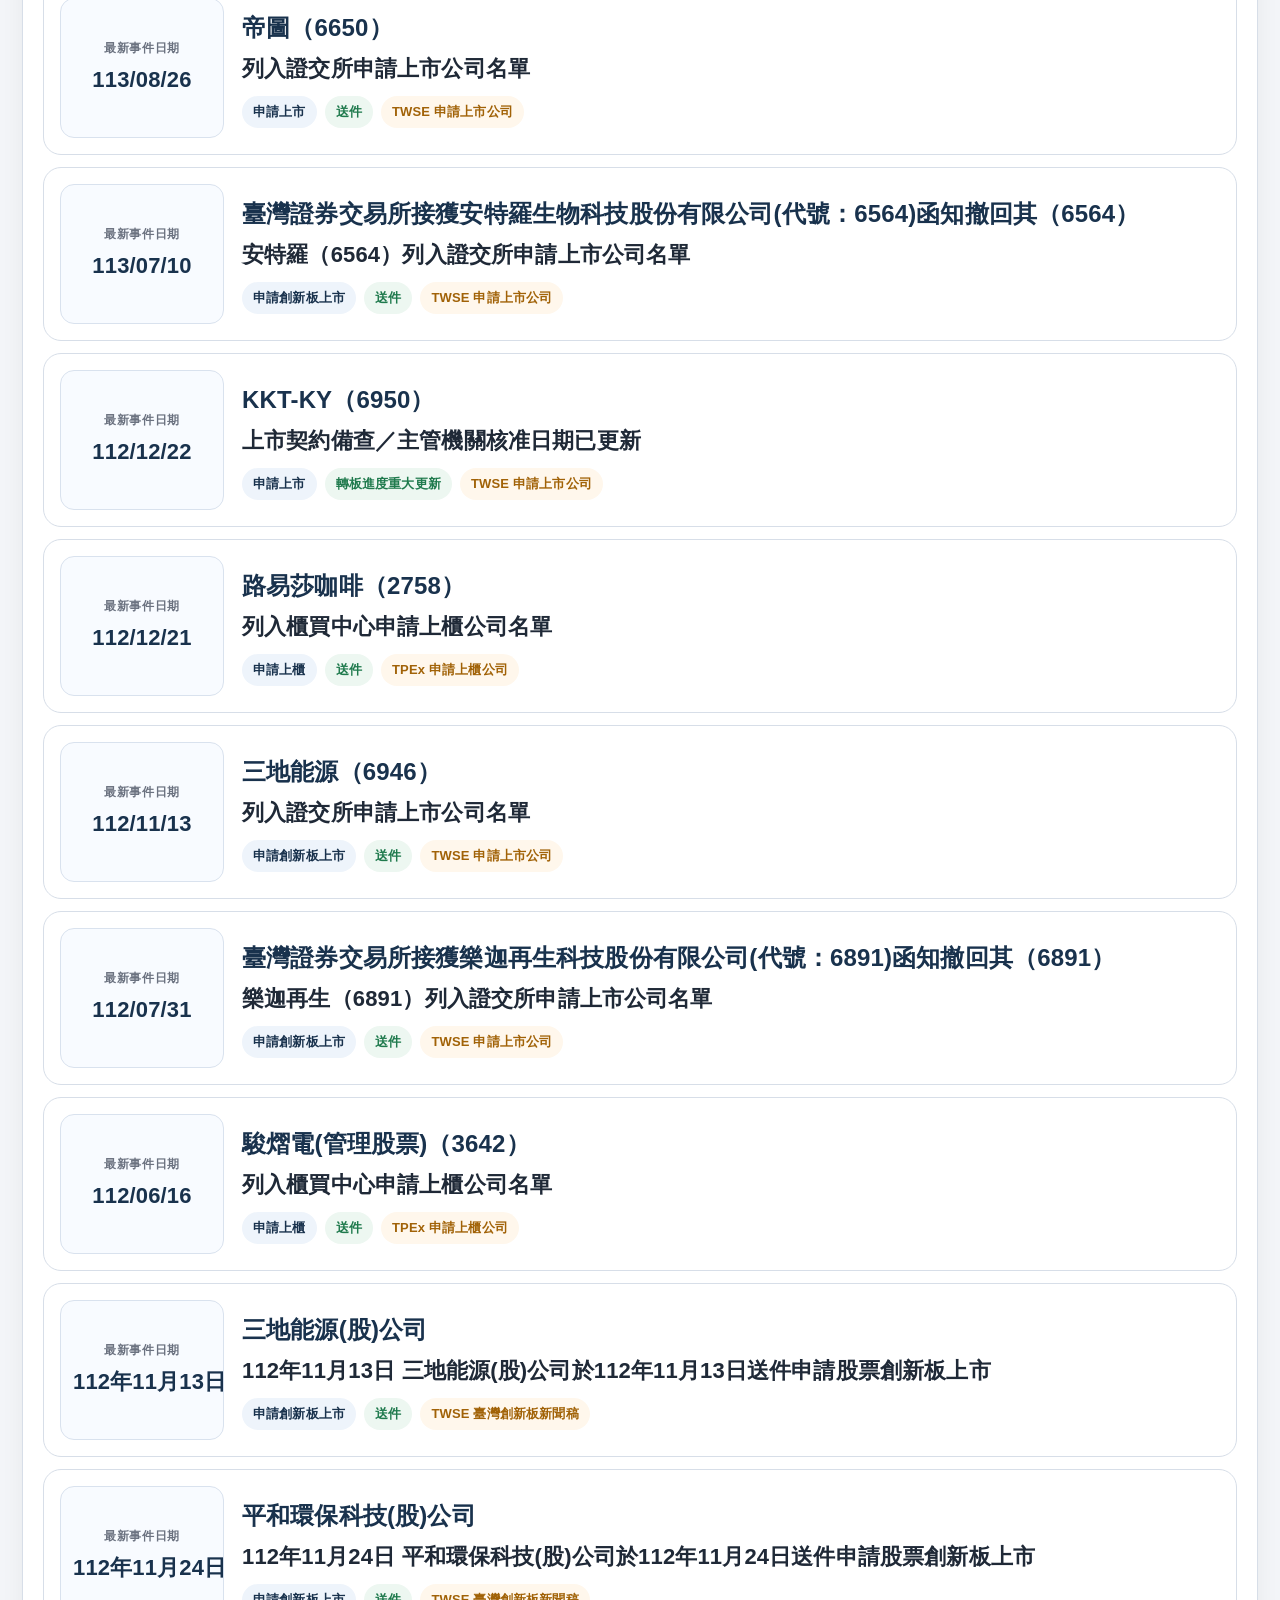
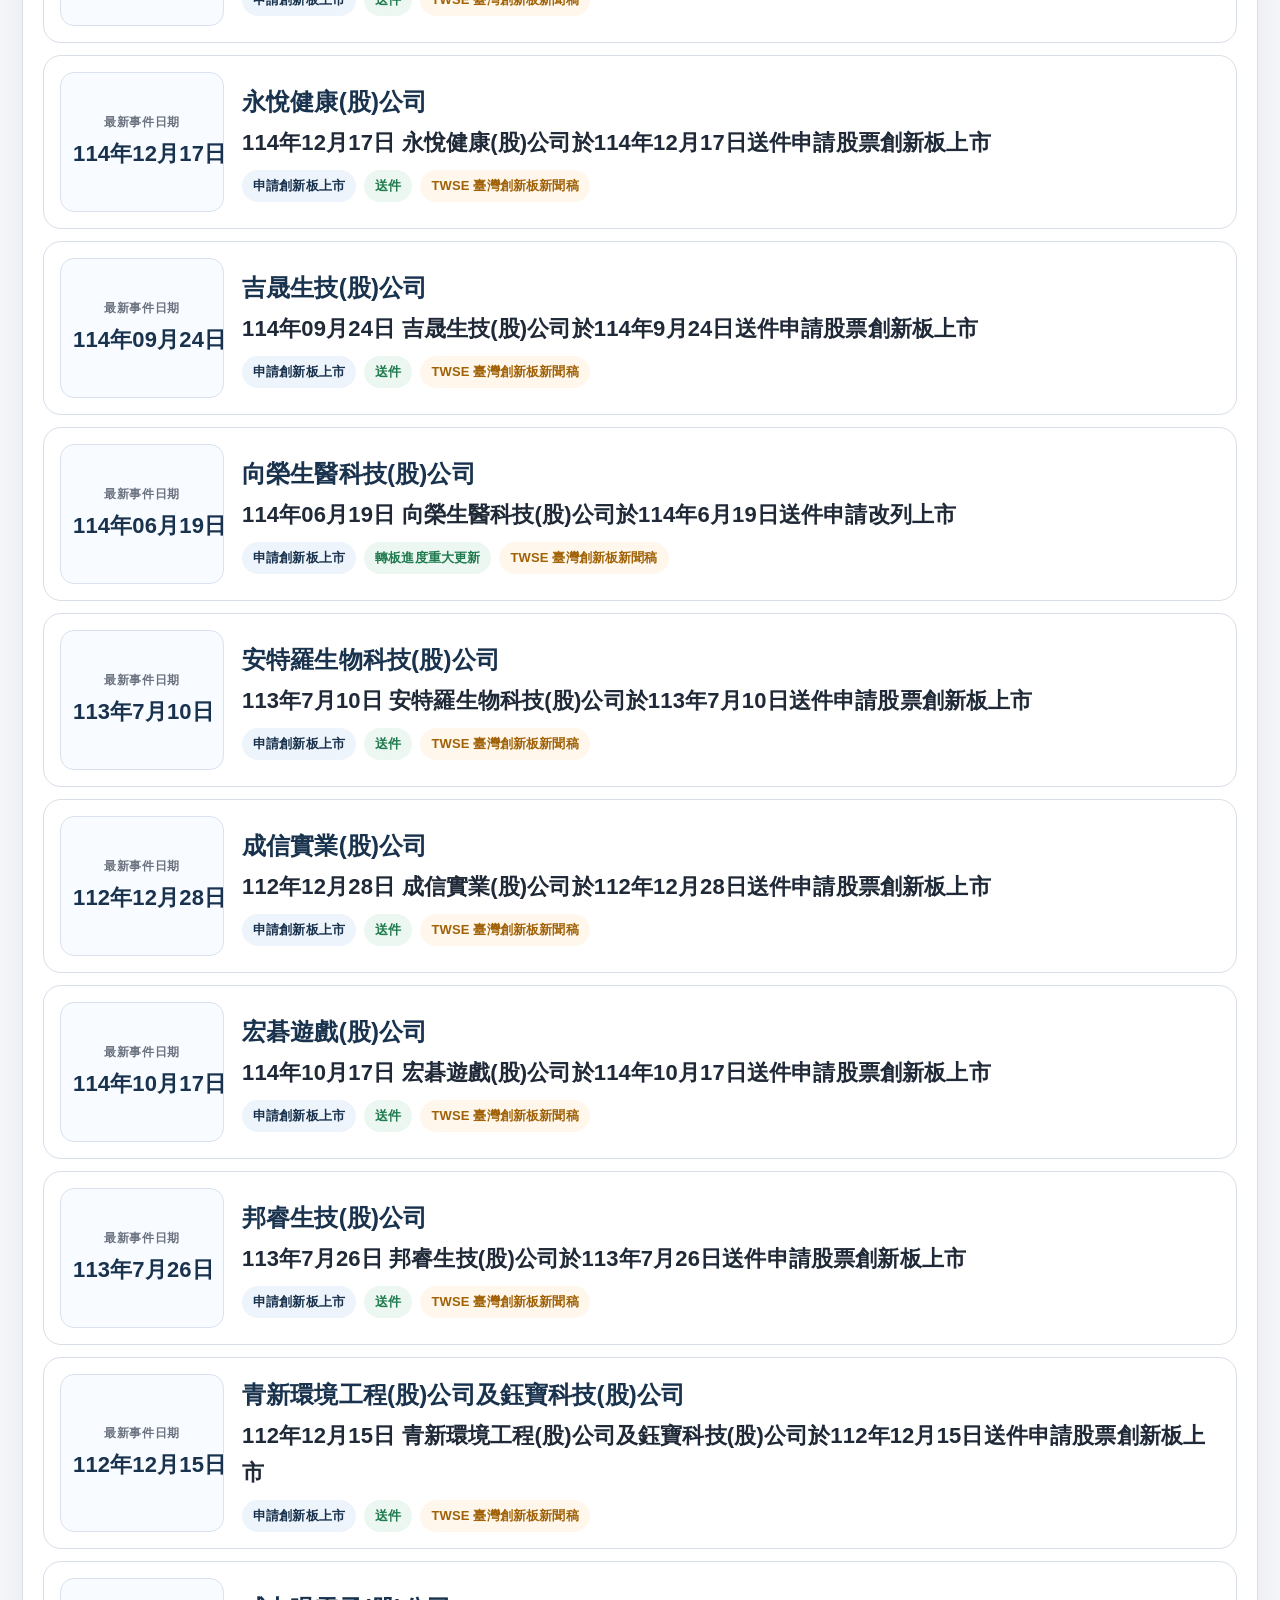
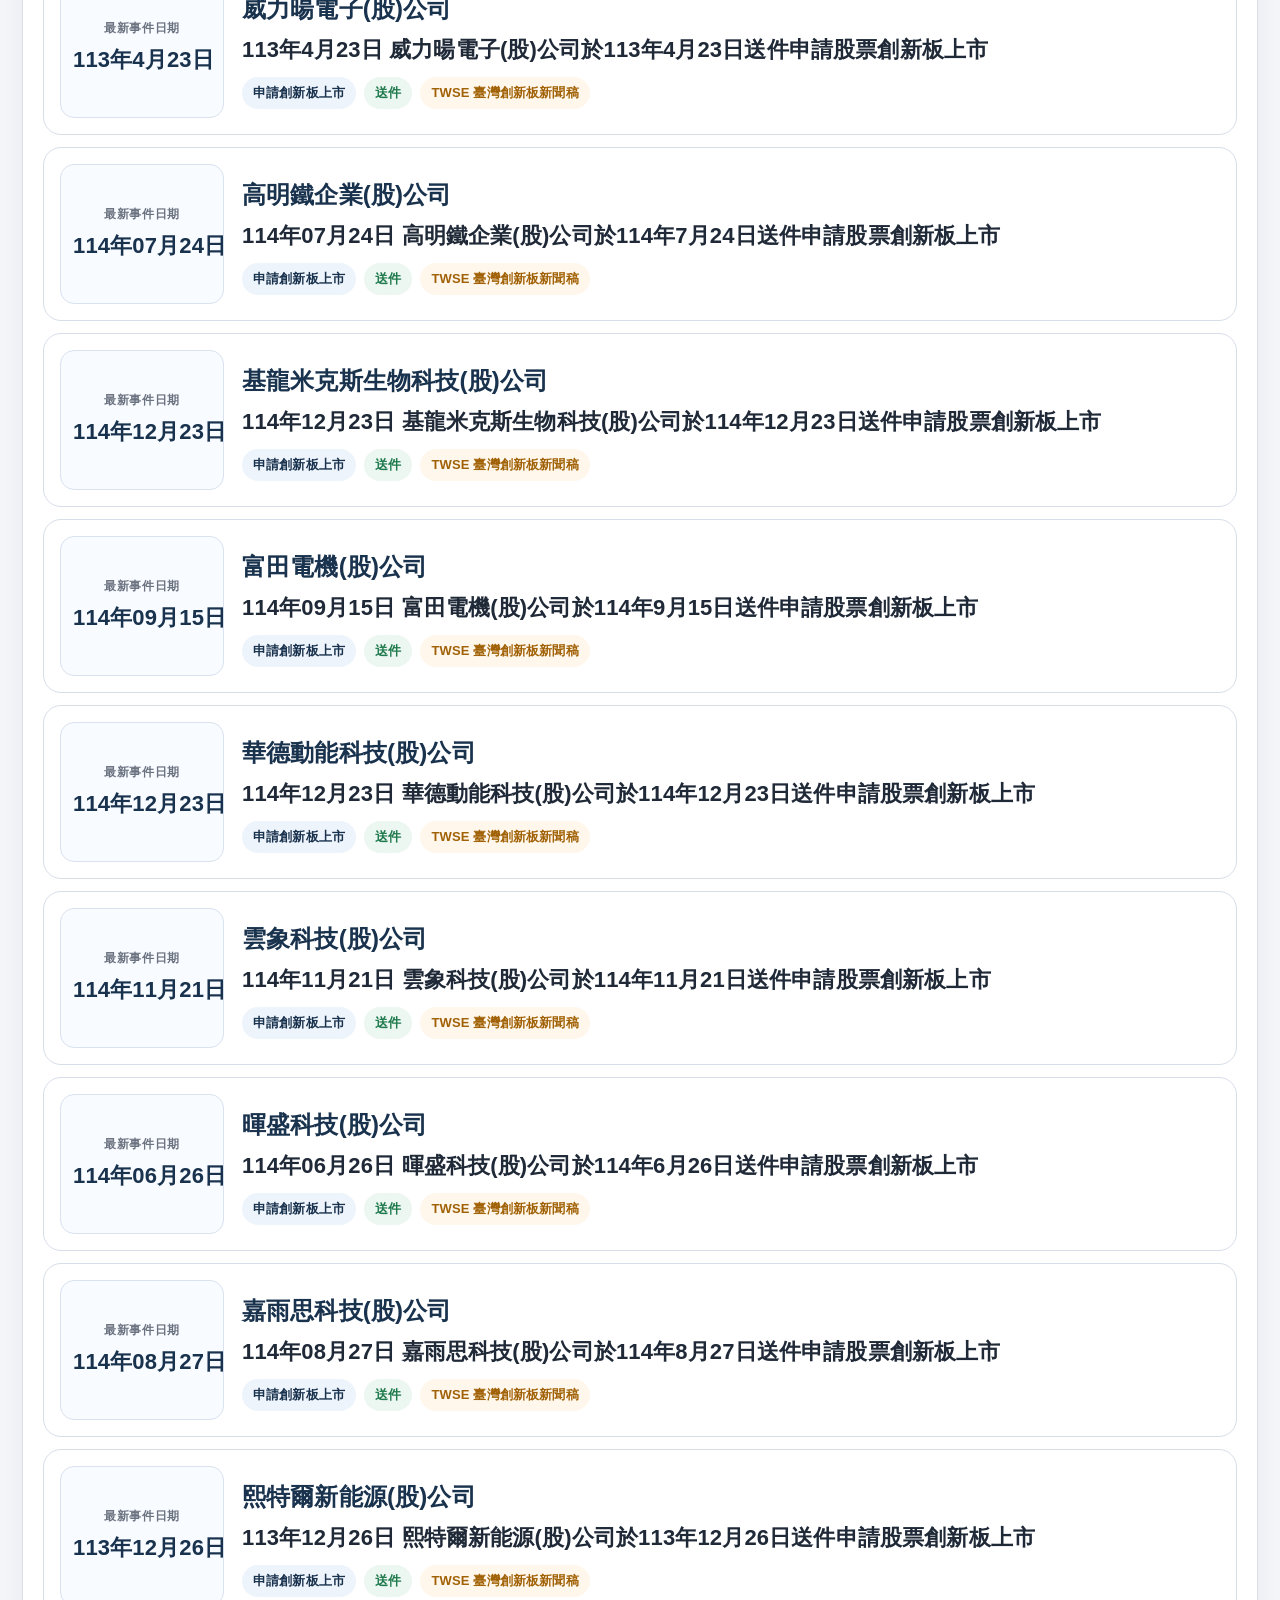
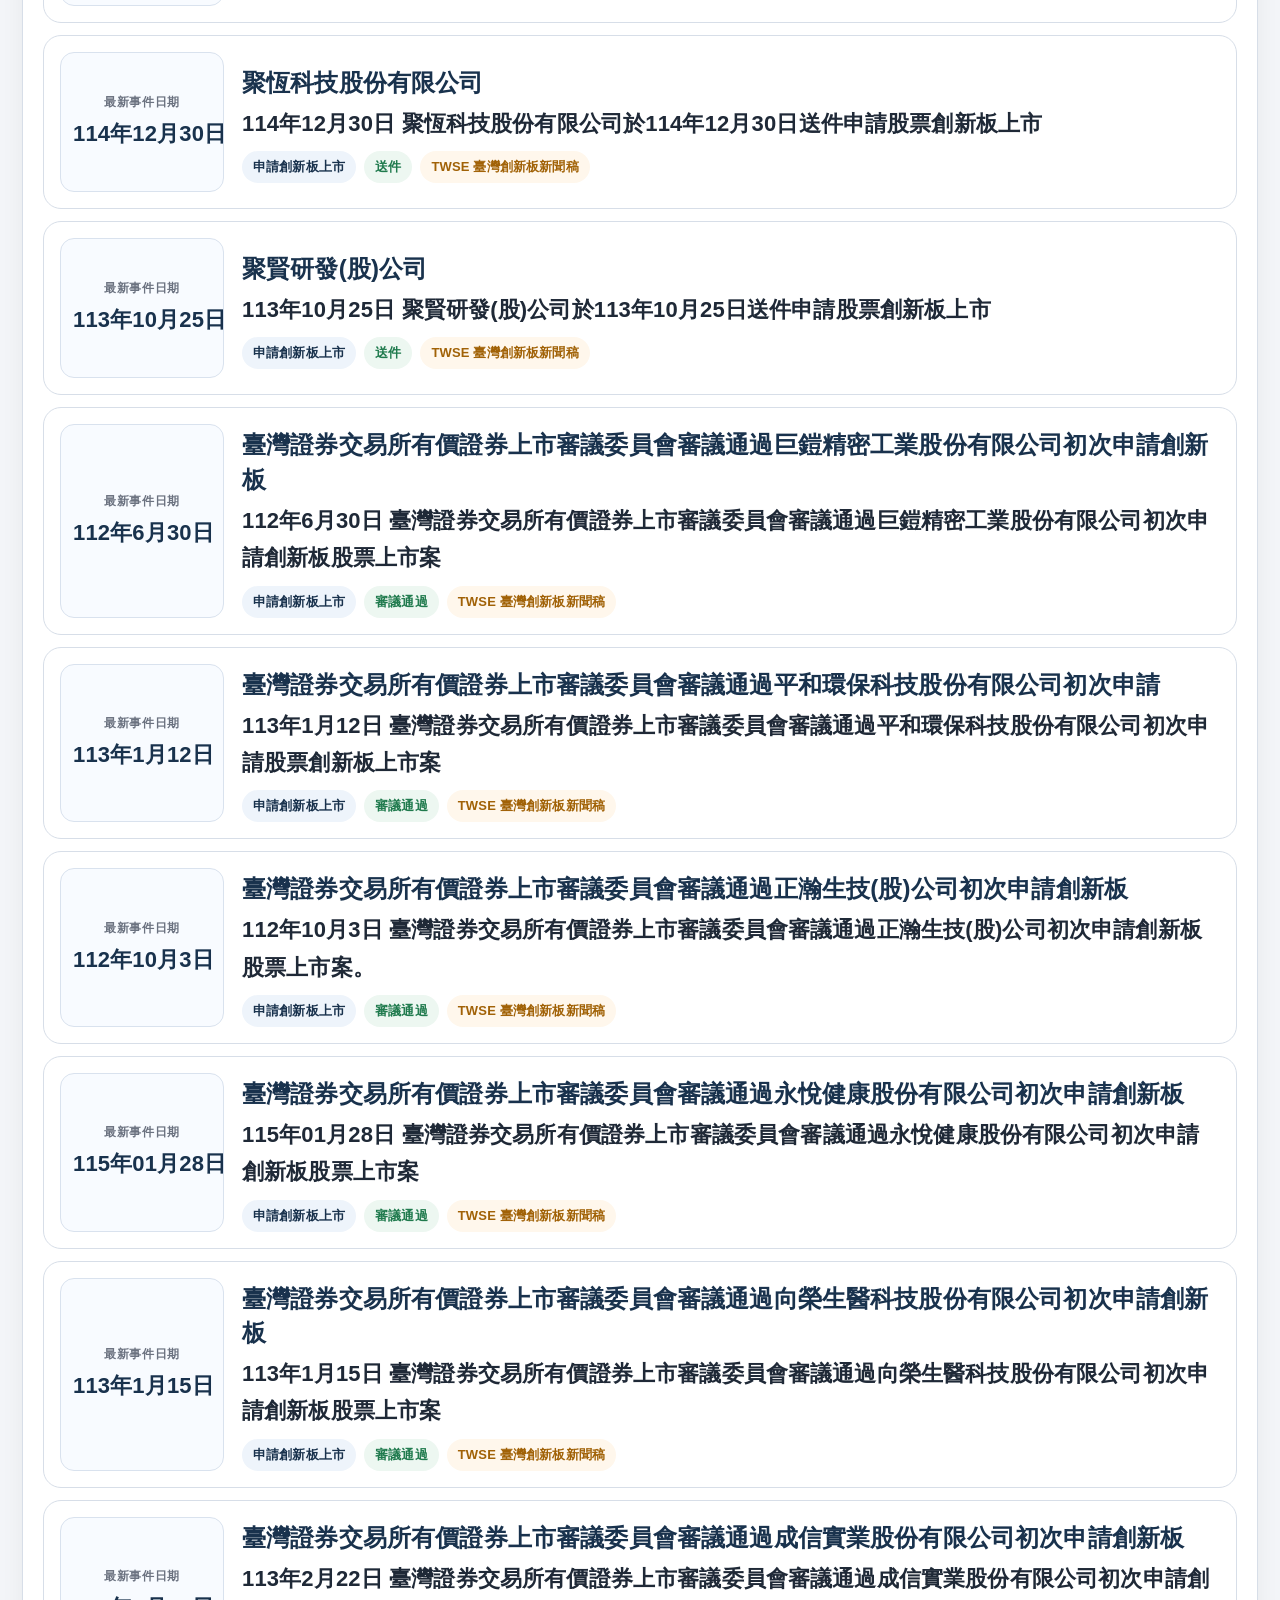
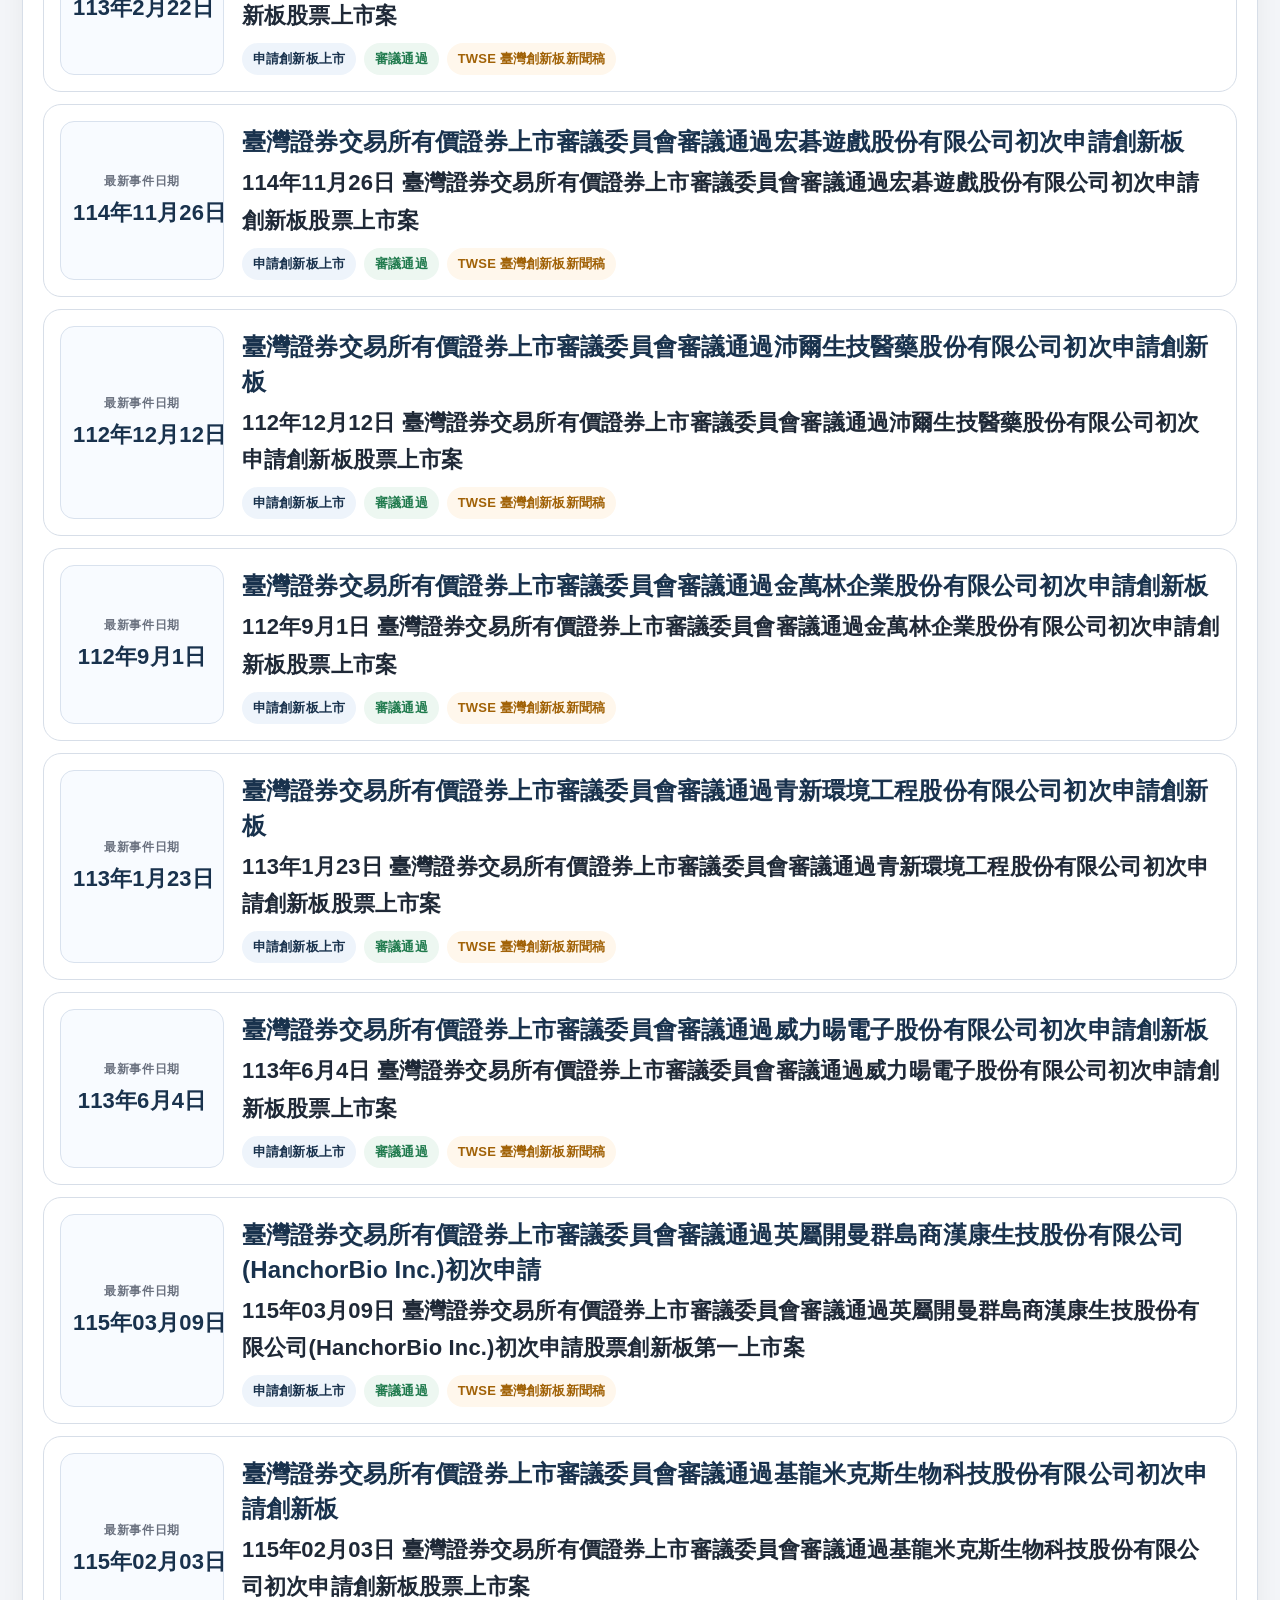
==== commit f8f1b7ce: "Add files via upload" ====
--- a/docs/active-cases.html
+++ b/docs/active-cases.html
@@ -131,6 +131,19 @@
       font-weight: 900;
     }
 
+
+    .definition-note {
+      margin-top: 12px;
+      border: 1px solid var(--line);
+      background: #fbfcfe;
+      border-radius: 14px;
+      padding: 14px 16px;
+      color: var(--muted);
+      font-size: 14px;
+      line-height: 1.8;
+      font-weight: 650;
+    }
+
     .summary-grid {
       display: grid;
       grid-template-columns: repeat(3, minmax(0, 1fr));
@@ -350,6 +363,9 @@
     <section class="hero">
       <h2 class="hero-title">目前進行中案件</h2>
       <p class="hero-desc">此頁整理仍可判定為進行中的申請案件，並依最新已知事件日期排序。</p>
+      <div class="definition-note">
+        進行中案件係依目前可取得之公開事件推估；若案件已撤回或已完成掛牌，將不列入此清單。
+      </div>
     </section>
 
     <section class="panel">
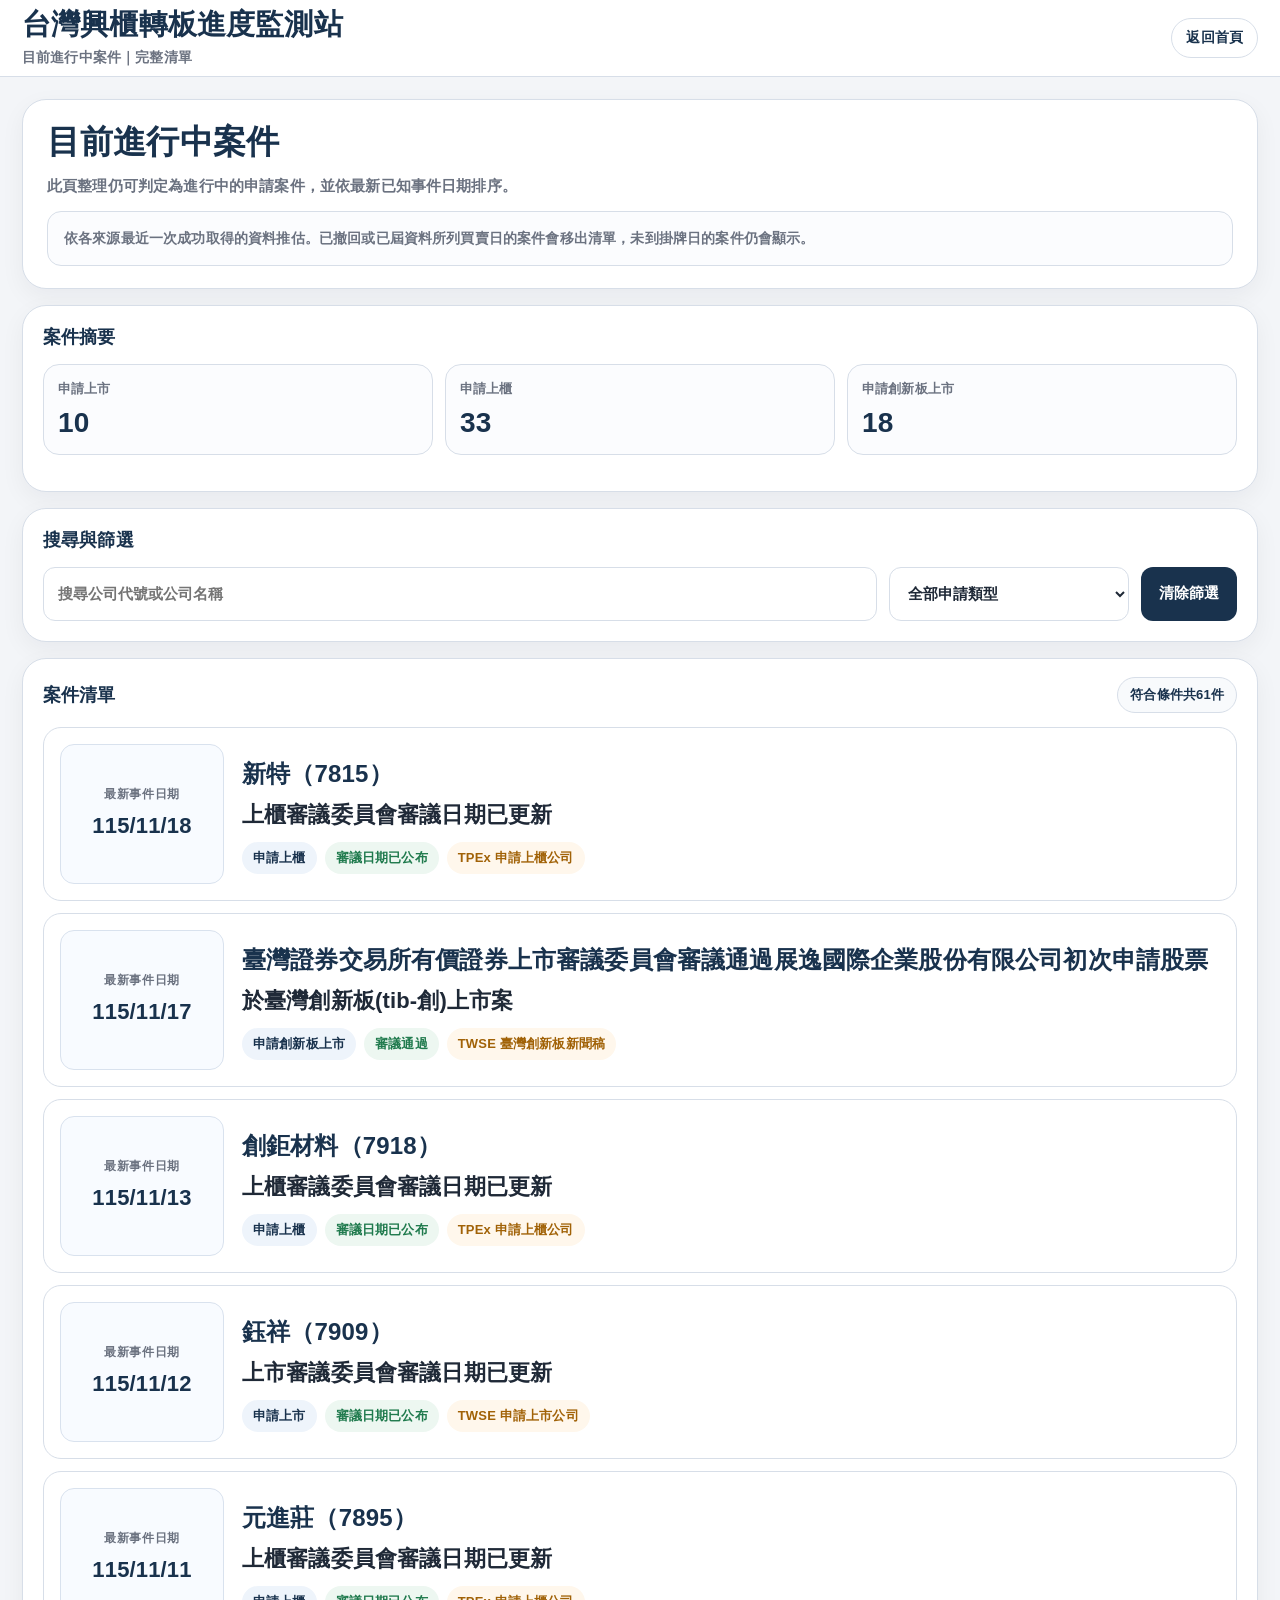
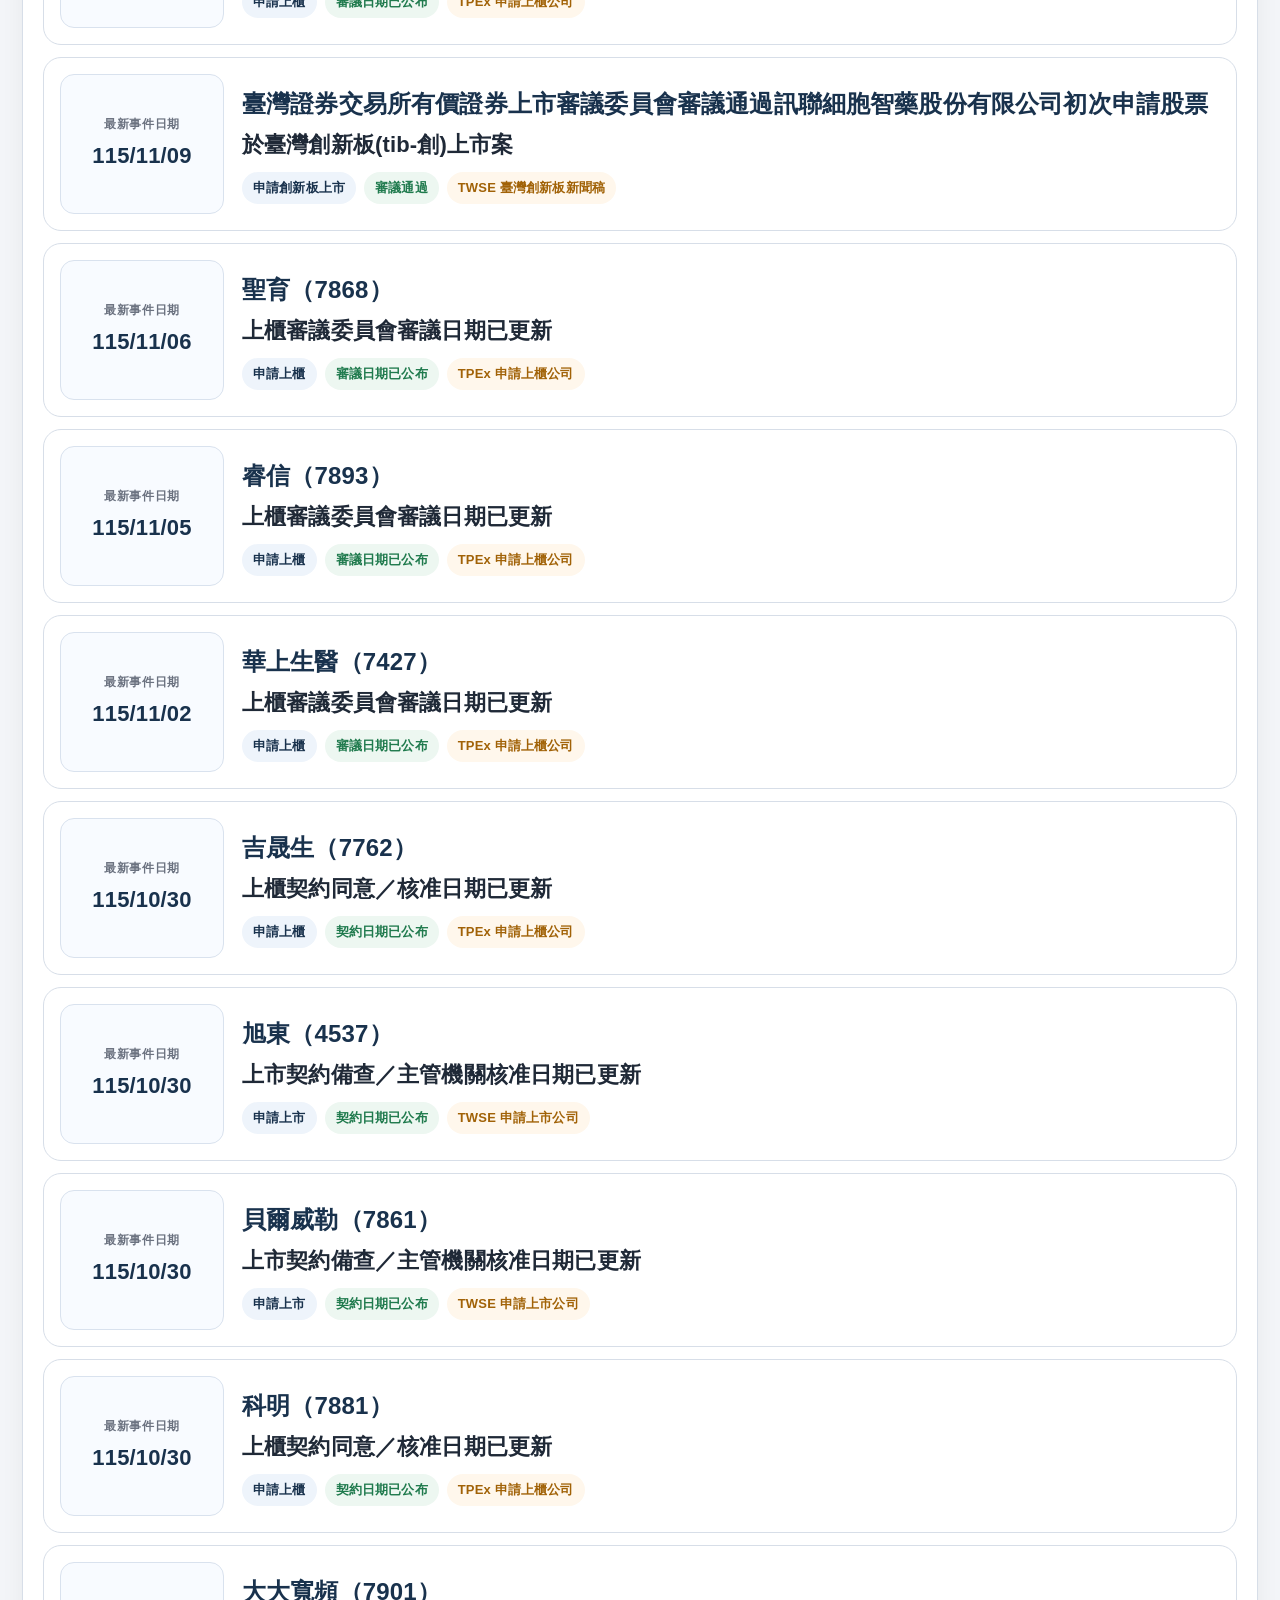
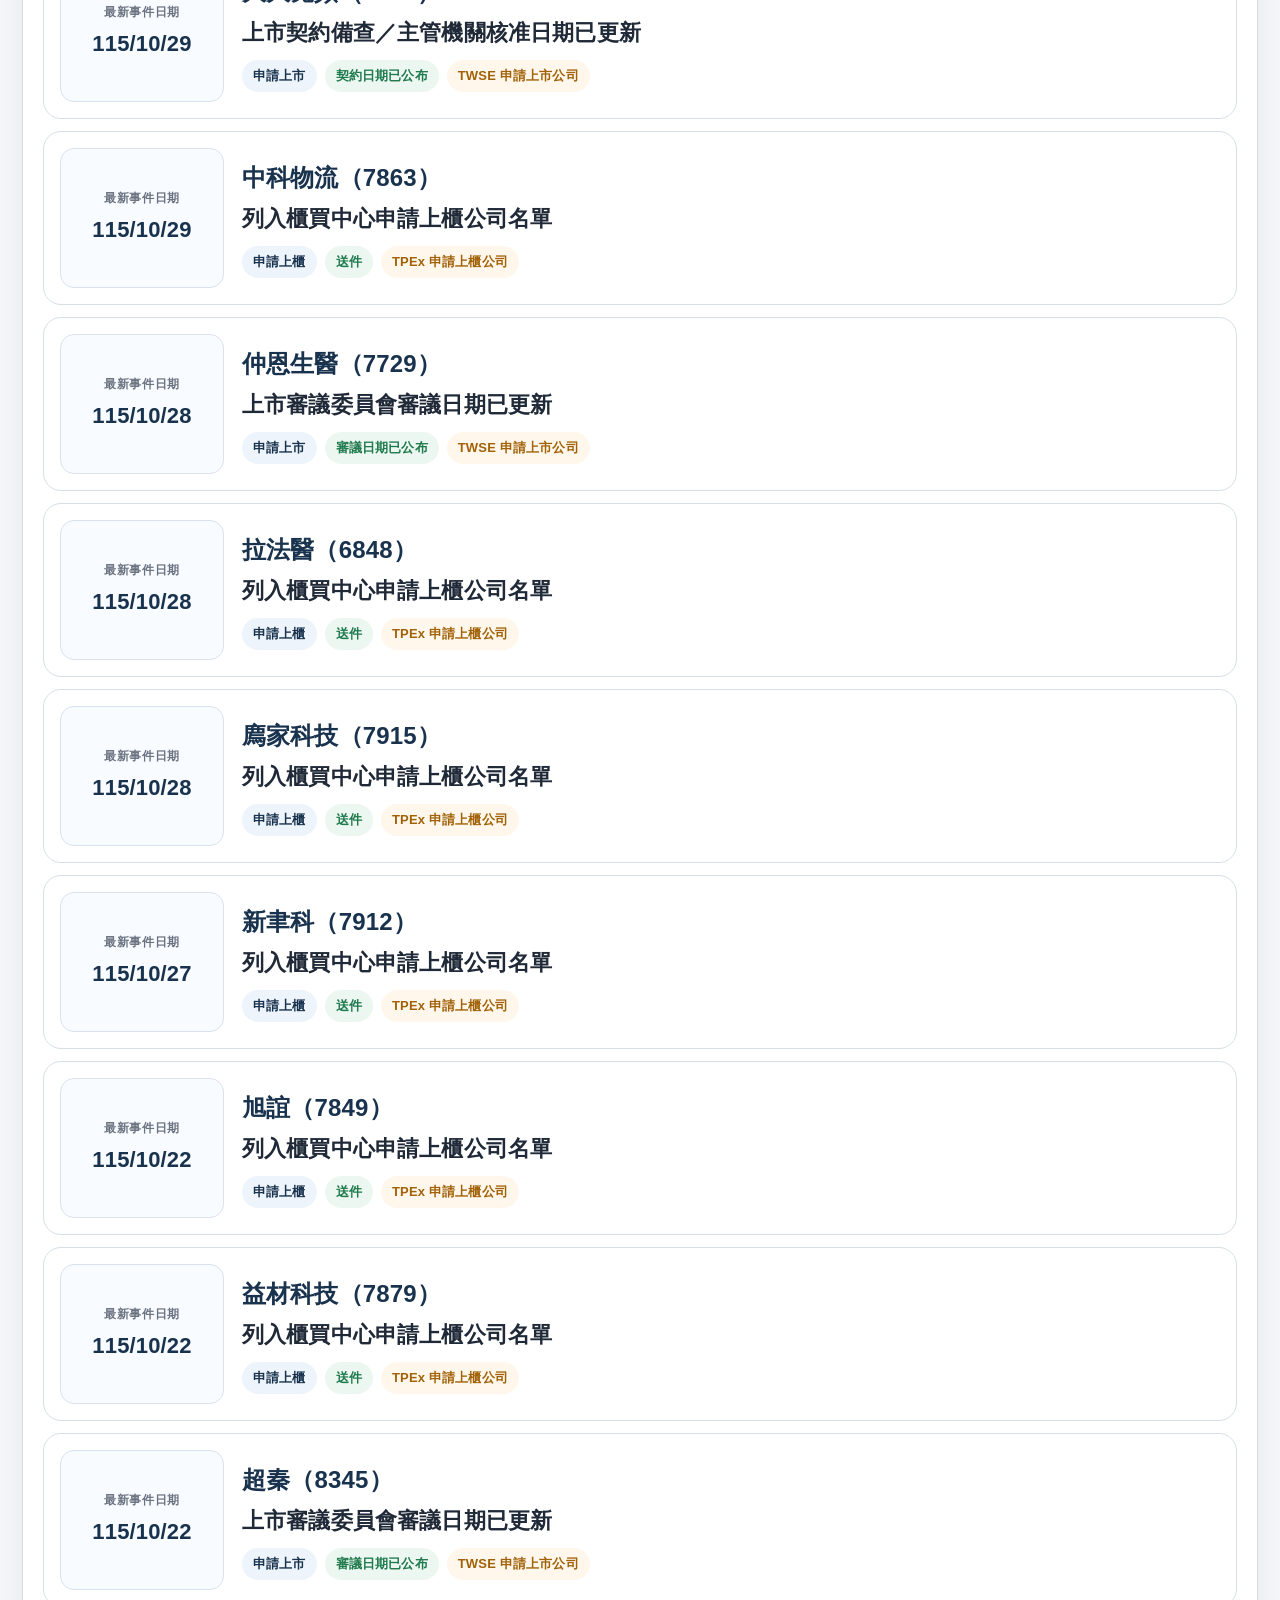
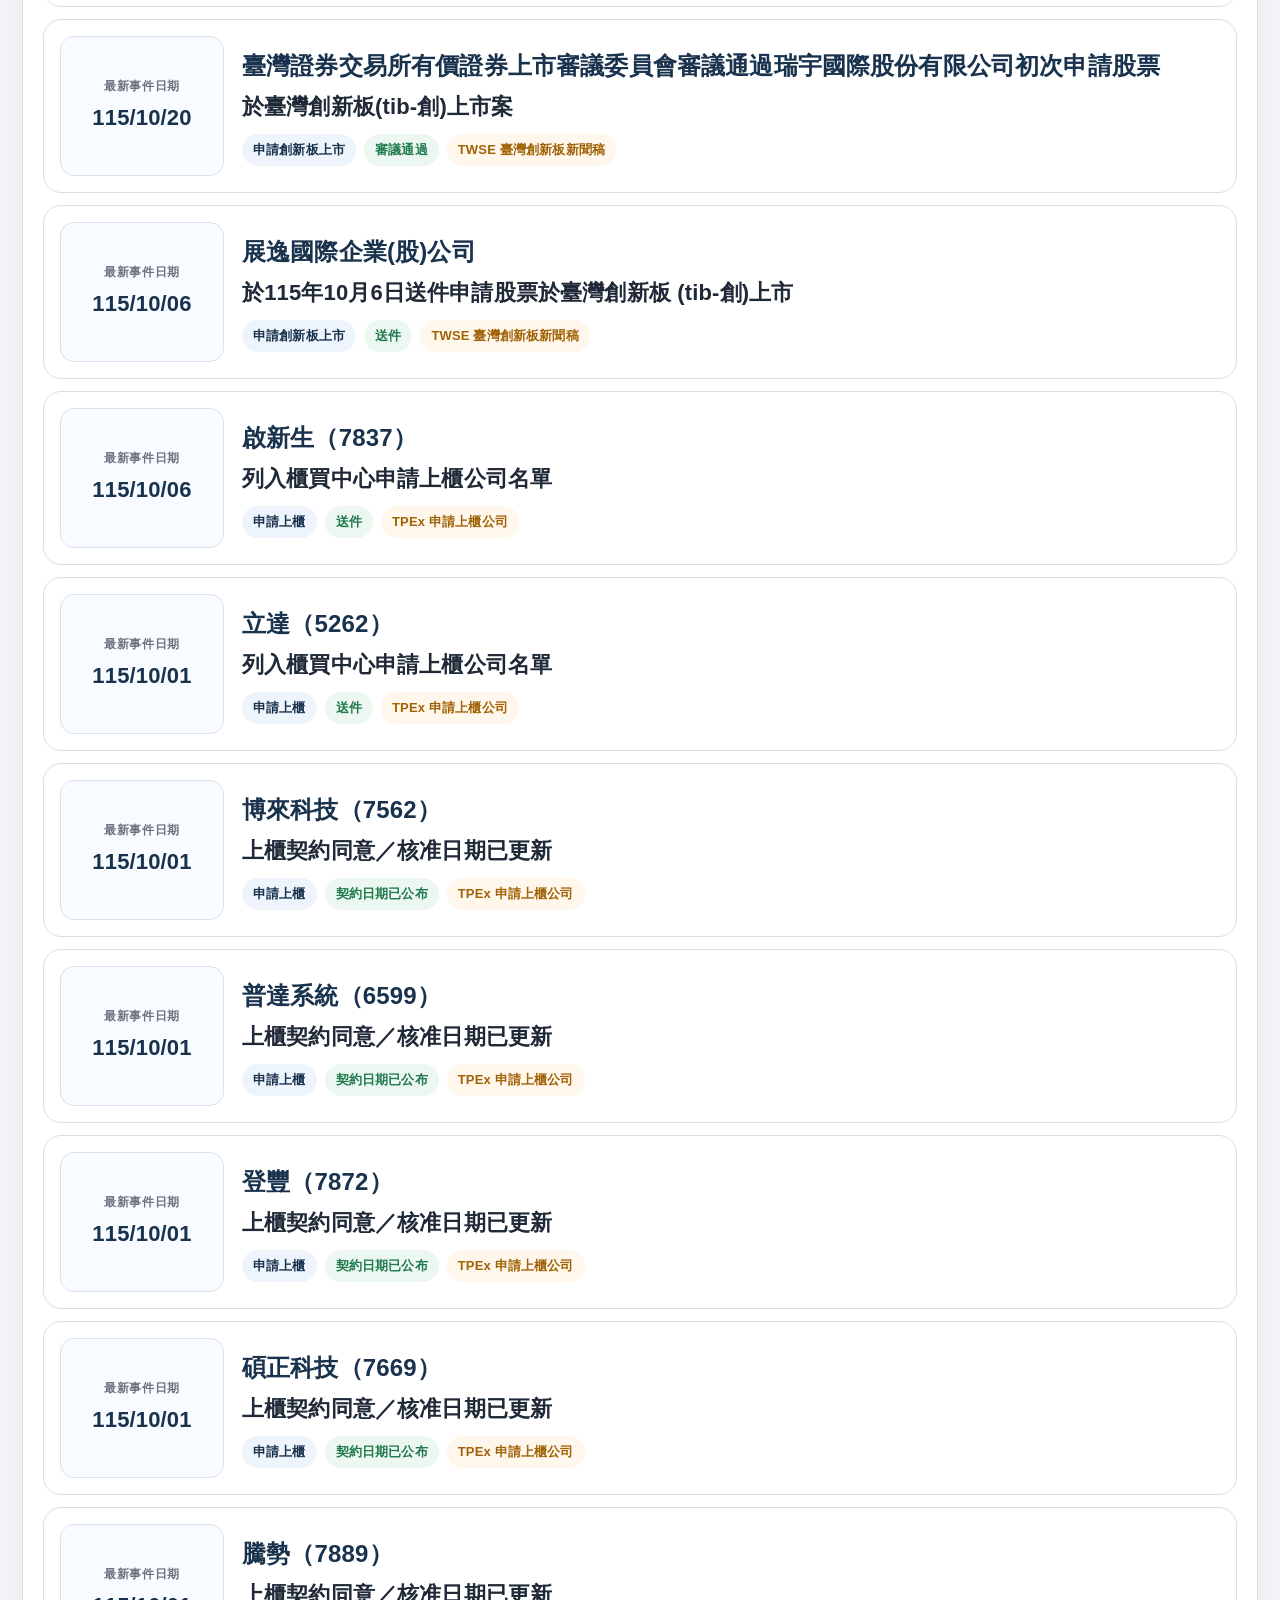
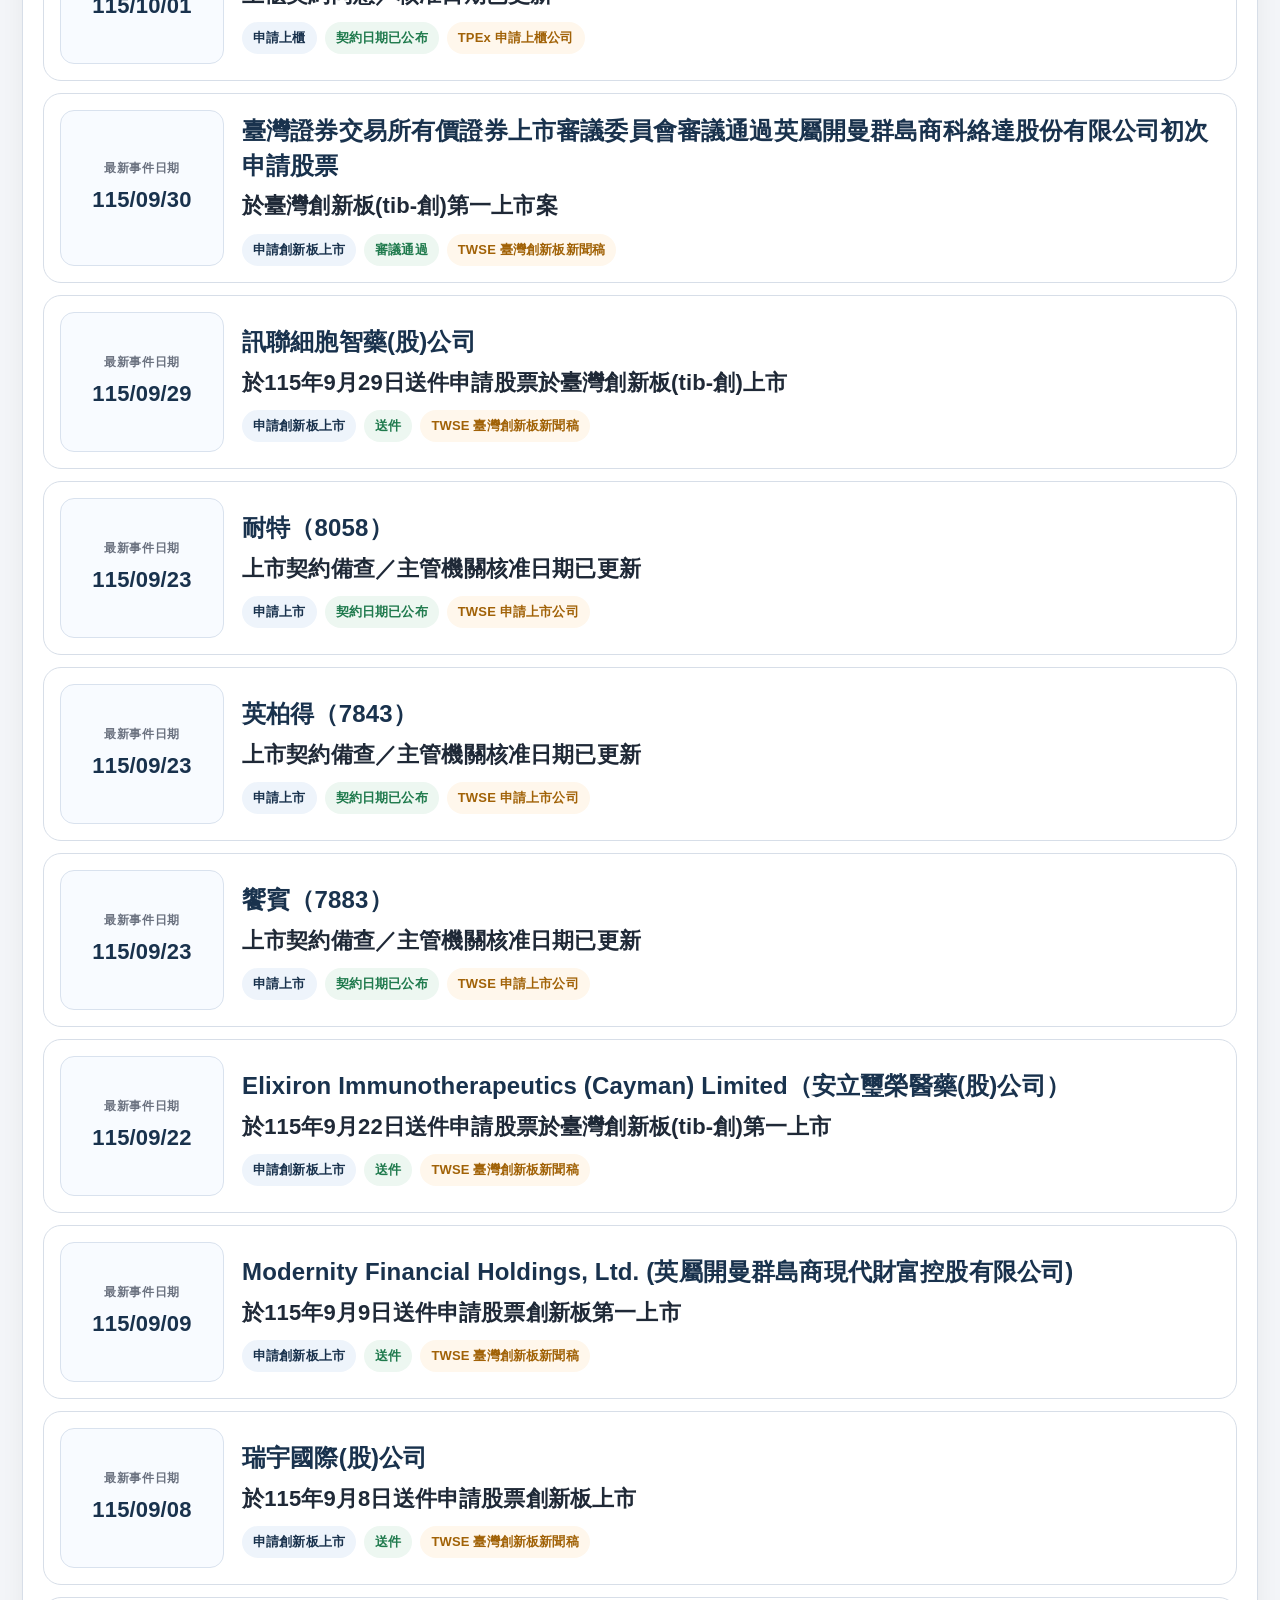
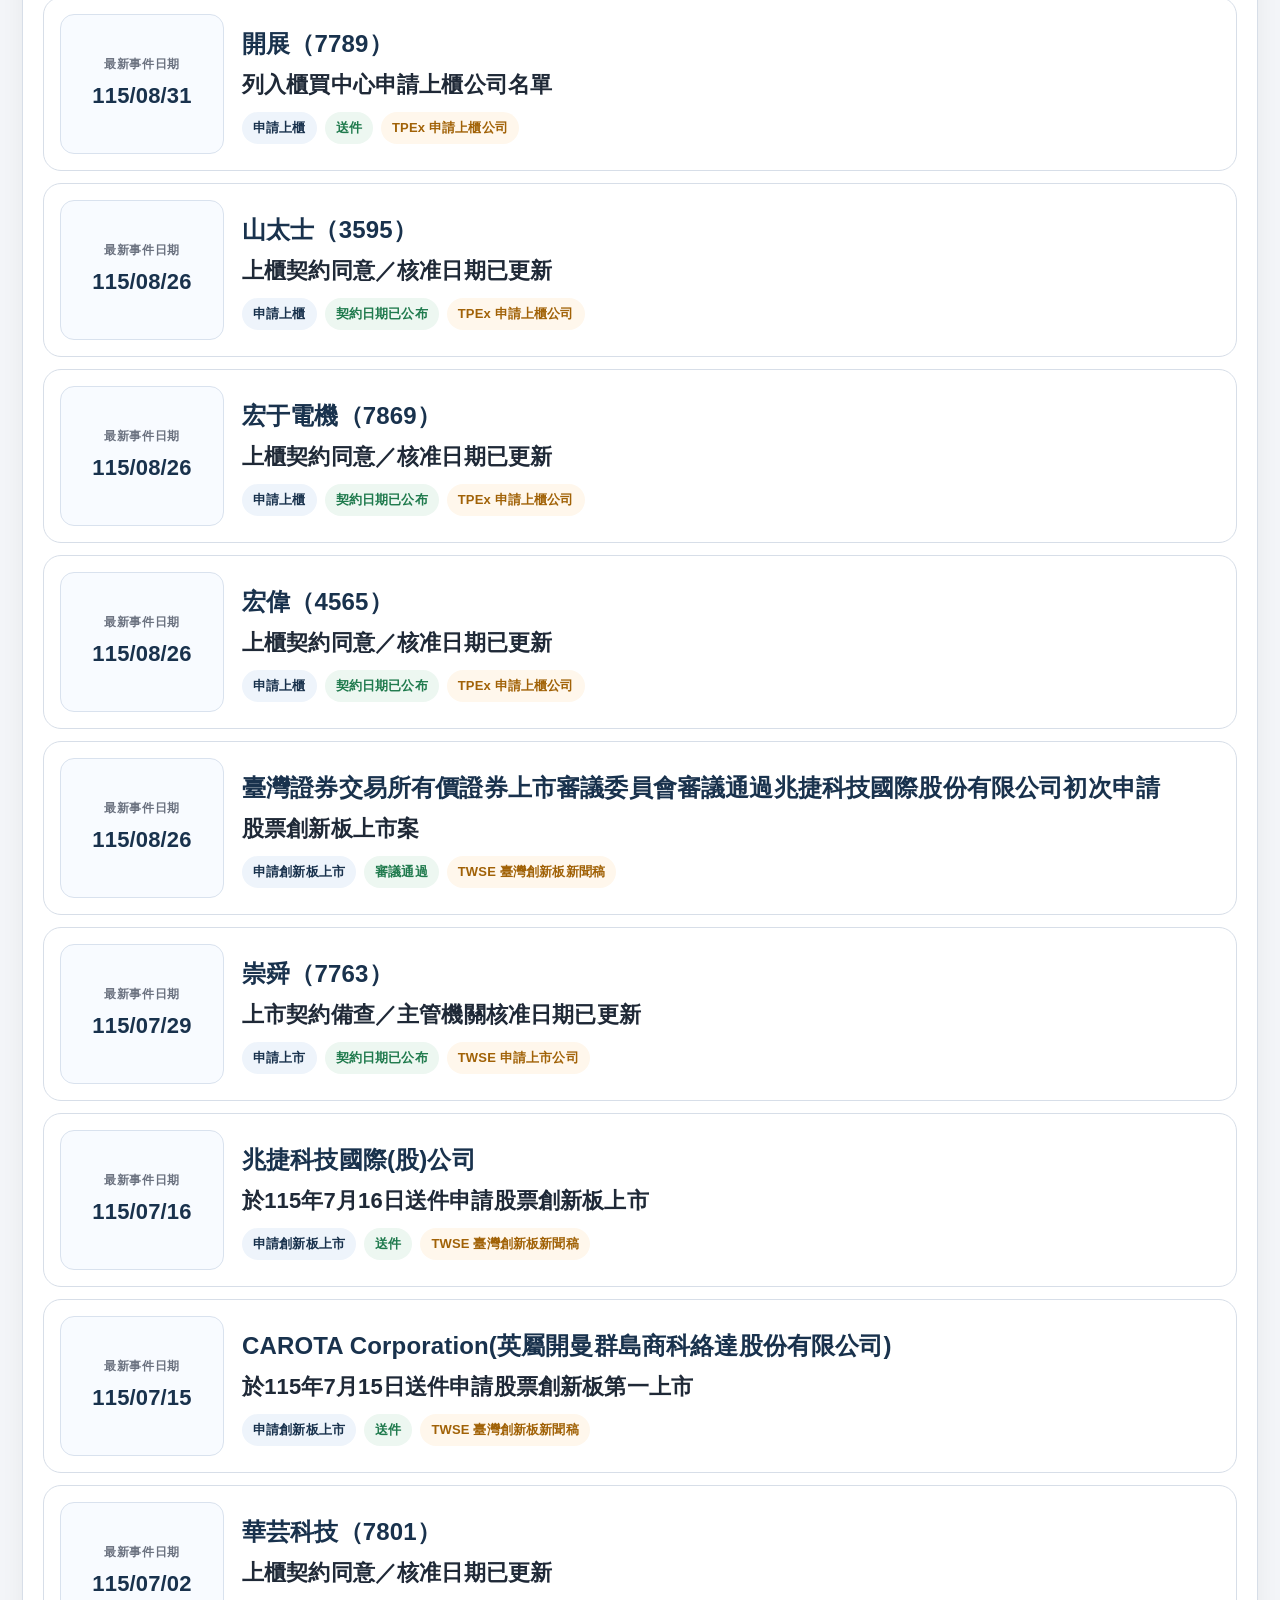
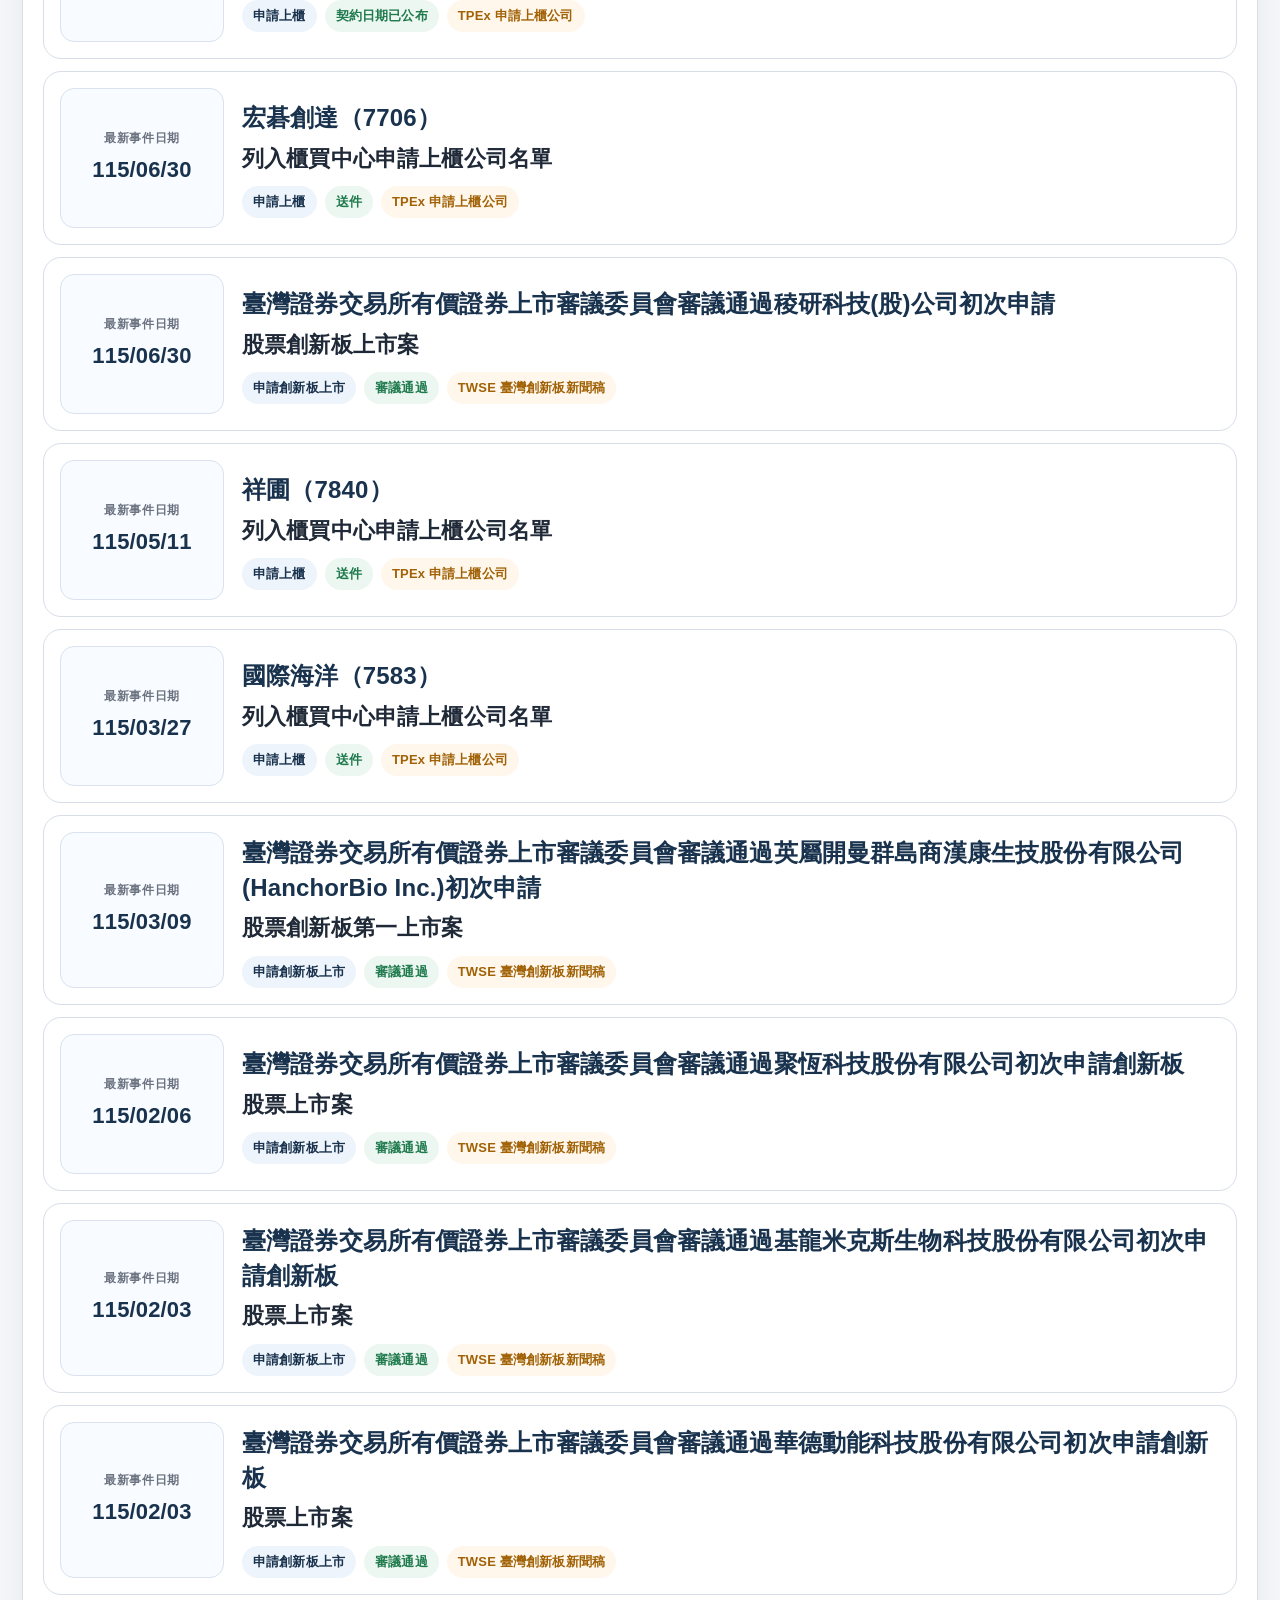
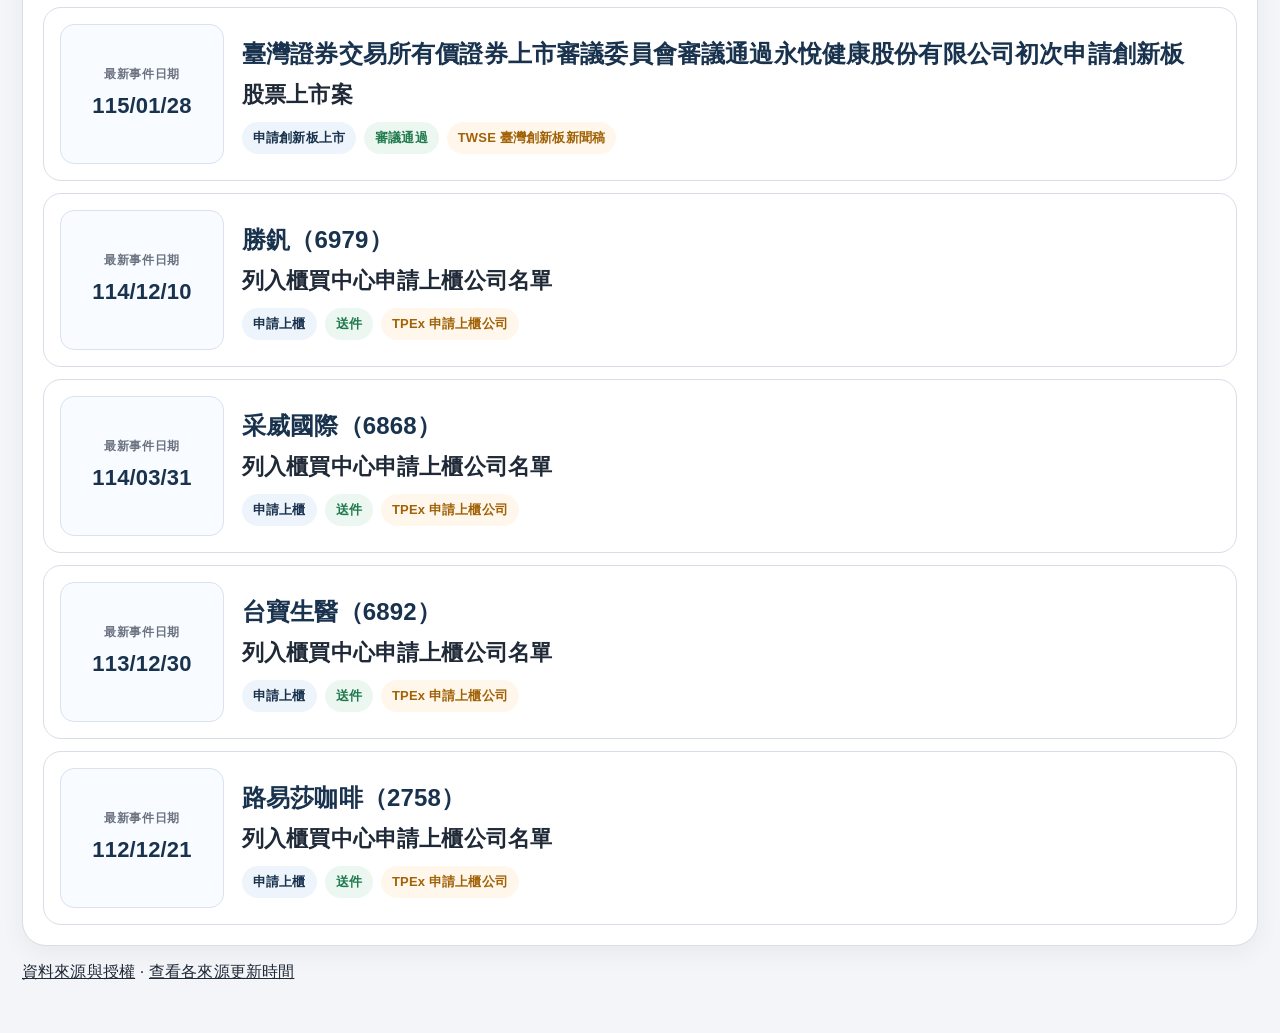
==== commit 0d72bb2e: "Correct listing milestones and document open data and subscription handling" ====
--- a/docs/active-cases.html
+++ b/docs/active-cases.html
@@ -364,7 +364,7 @@
       <h2 class="hero-title">目前進行中案件</h2>
       <p class="hero-desc">此頁整理仍可判定為進行中的申請案件，並依最新已知事件日期排序。</p>
       <div class="definition-note">
-        進行中案件係依目前可取得之公開事件推估；若案件已撤回或已完成掛牌，將不列入此清單。
+        依各來源最近一次成功取得的資料推估。已撤回或已屆資料所列買賣日的案件會移出清單，未到掛牌日的案件仍會顯示。
       </div>
     </section>
 
@@ -394,8 +394,10 @@
       </div>
       <div id="casesList" class="cases-list"></div>
     </section>
+    <p><a href="./index.html#data-disclosure">資料來源與授權</a> · <a href="./index.html#sourceSummary">查看各來源更新時間</a></p>
   </main>
 
+  <script src="./progress.js"></script>
   <script>
     const searchEl = document.getElementById("search");
     const trackEl = document.getElementById("trackSelect");
@@ -403,6 +405,7 @@
     const casesListEl = document.getElementById("casesList");
 
     let events = [];
+    let status = {};
     let cases = [];
 
     function esc(value) {
@@ -437,24 +440,6 @@
       return raw;
     }
 
-    function eventDateRank(value) {
-      const raw = String(value ?? "").trim();
-      if (!raw) return 0;
-
-      let m = raw.match(/^(\d{4})(\d{2})(\d{2})$/);
-      if (m) return Number(`${m[1]}${m[2]}${m[3]}`);
-
-      m = raw.match(/^(\d{3})(\d{2})(\d{2})$/);
-      if (m) return Number(`${Number(m[1]) + 1911}${m[2]}${m[3]}`);
-
-      m = raw.match(/^(\d{4})[-/.](\d{1,2})[-/.](\d{1,2})$/);
-      if (m) return Number(`${m[1]}${String(m[2]).padStart(2, "0")}${String(m[3]).padStart(2, "0")}`);
-
-      m = raw.match(/^(\d{2,3})[-/.](\d{1,2})[-/.](\d{1,2})$/);
-      if (m) return Number(`${Number(m[1]) + 1911}${String(m[2]).padStart(2, "0")}${String(m[3]).padStart(2, "0")}`);
-
-      return 0;
-    }
 
     function sortEventsByDateDesc(list) {
       return [...list].sort((a, b) => {
@@ -498,15 +483,6 @@
       return "轉板進度";
     }
 
-    function isTerminalEvent(event) {
-      const title = String(event.title || "");
-      const detail = String(event.detail || "");
-      const text = `${title} ${detail}`;
-      return event.stage === "撤回申請"
-        || text.includes("股票上市買賣日期已更新")
-        || text.includes("股票上櫃買賣日期已更新")
-        || text.includes("開始買賣日期");
-    }
 
     function buildActiveCases() {
       const map = new Map();
@@ -530,7 +506,7 @@
 
         const track = applicationTrackForCompany(group.events);
         if (!["申請上市", "申請上櫃", "申請創新板上市"].includes(track)) return;
-        if (isTerminalEvent(latest)) return;
+        if (currentCaseClosed(sorted, status.sources || {})) return;
 
         result.push({
           code: group.code,
@@ -594,7 +570,7 @@
               <p class="case-title">${esc(eventLine)}</p>
               <div class="badges">
                 <span class="badge type">${esc(item.track)}</span>
-                <span class="badge stage">${esc(item.latest.stage || "最新進度")}</span>
+                <span class="badge stage">${esc(stageLabel(item.latest))}</span>
                 <span class="badge source">${esc(item.latest.source_label || "")}</span>
               </div>
             </div>
@@ -604,7 +580,8 @@
     }
 
     async function init() {
-      const res = await fetch("./data/alerts.json", { cache: "no-store" });
+      const [res, statusRes] = await Promise.all(["alerts", "status"].map(name => fetch(`./data/${name}.json`, { cache: "no-store" })));
+      status = statusRes.ok ? await statusRes.json() : {};
       events = res.ok ? await res.json() : [];
       cases = buildActiveCases();
       renderSummary();
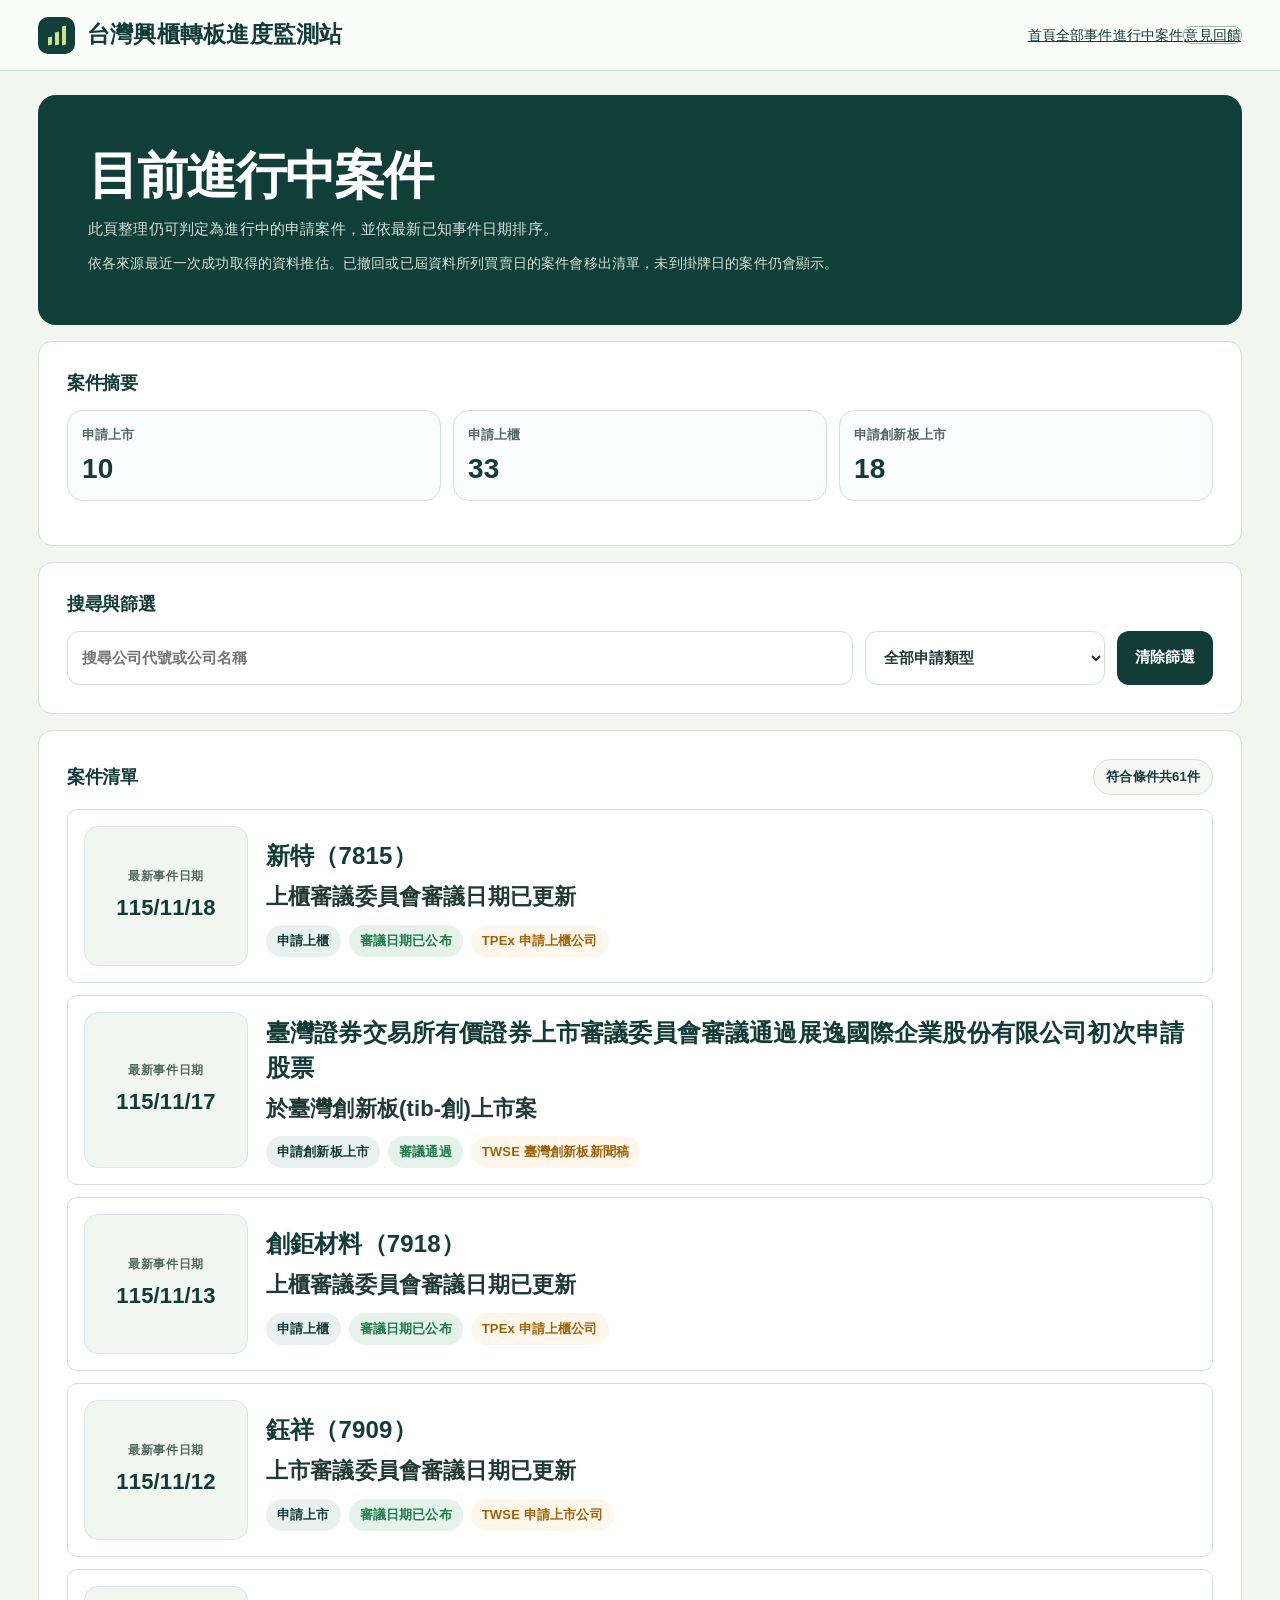
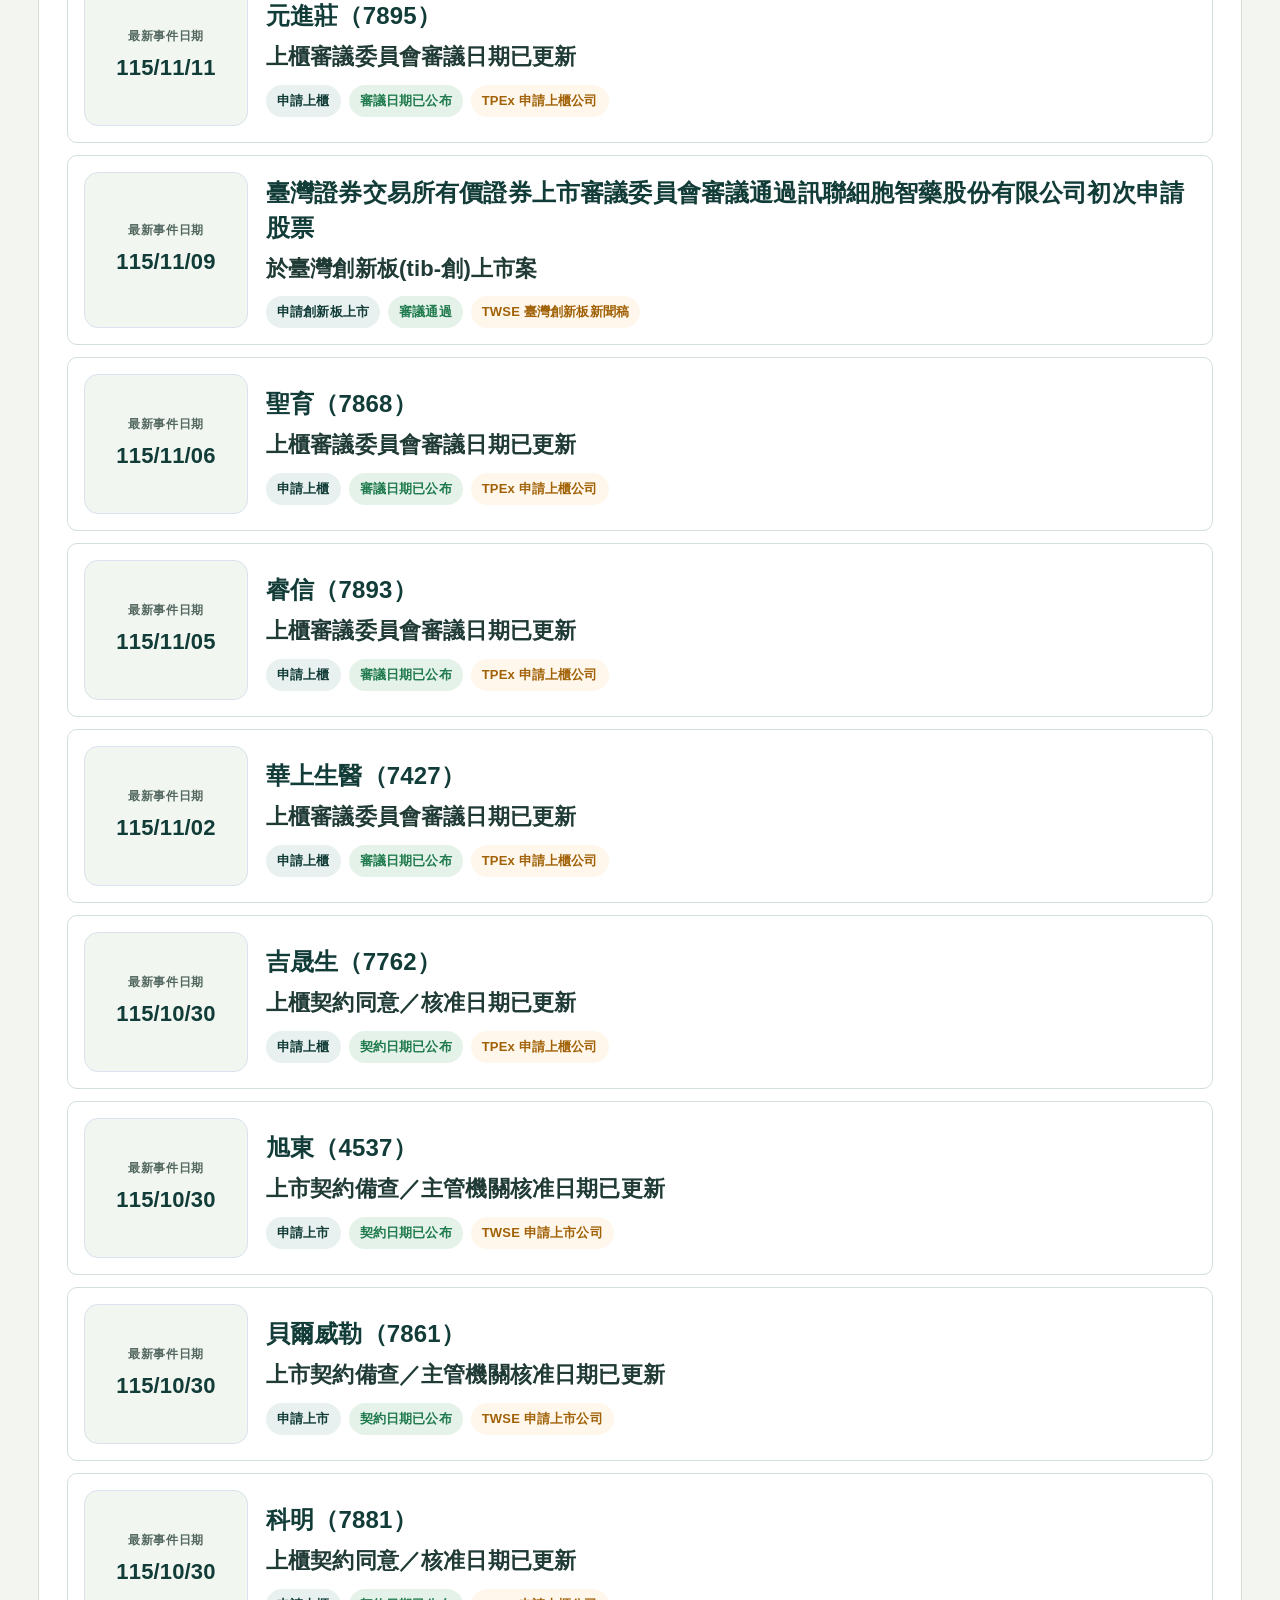
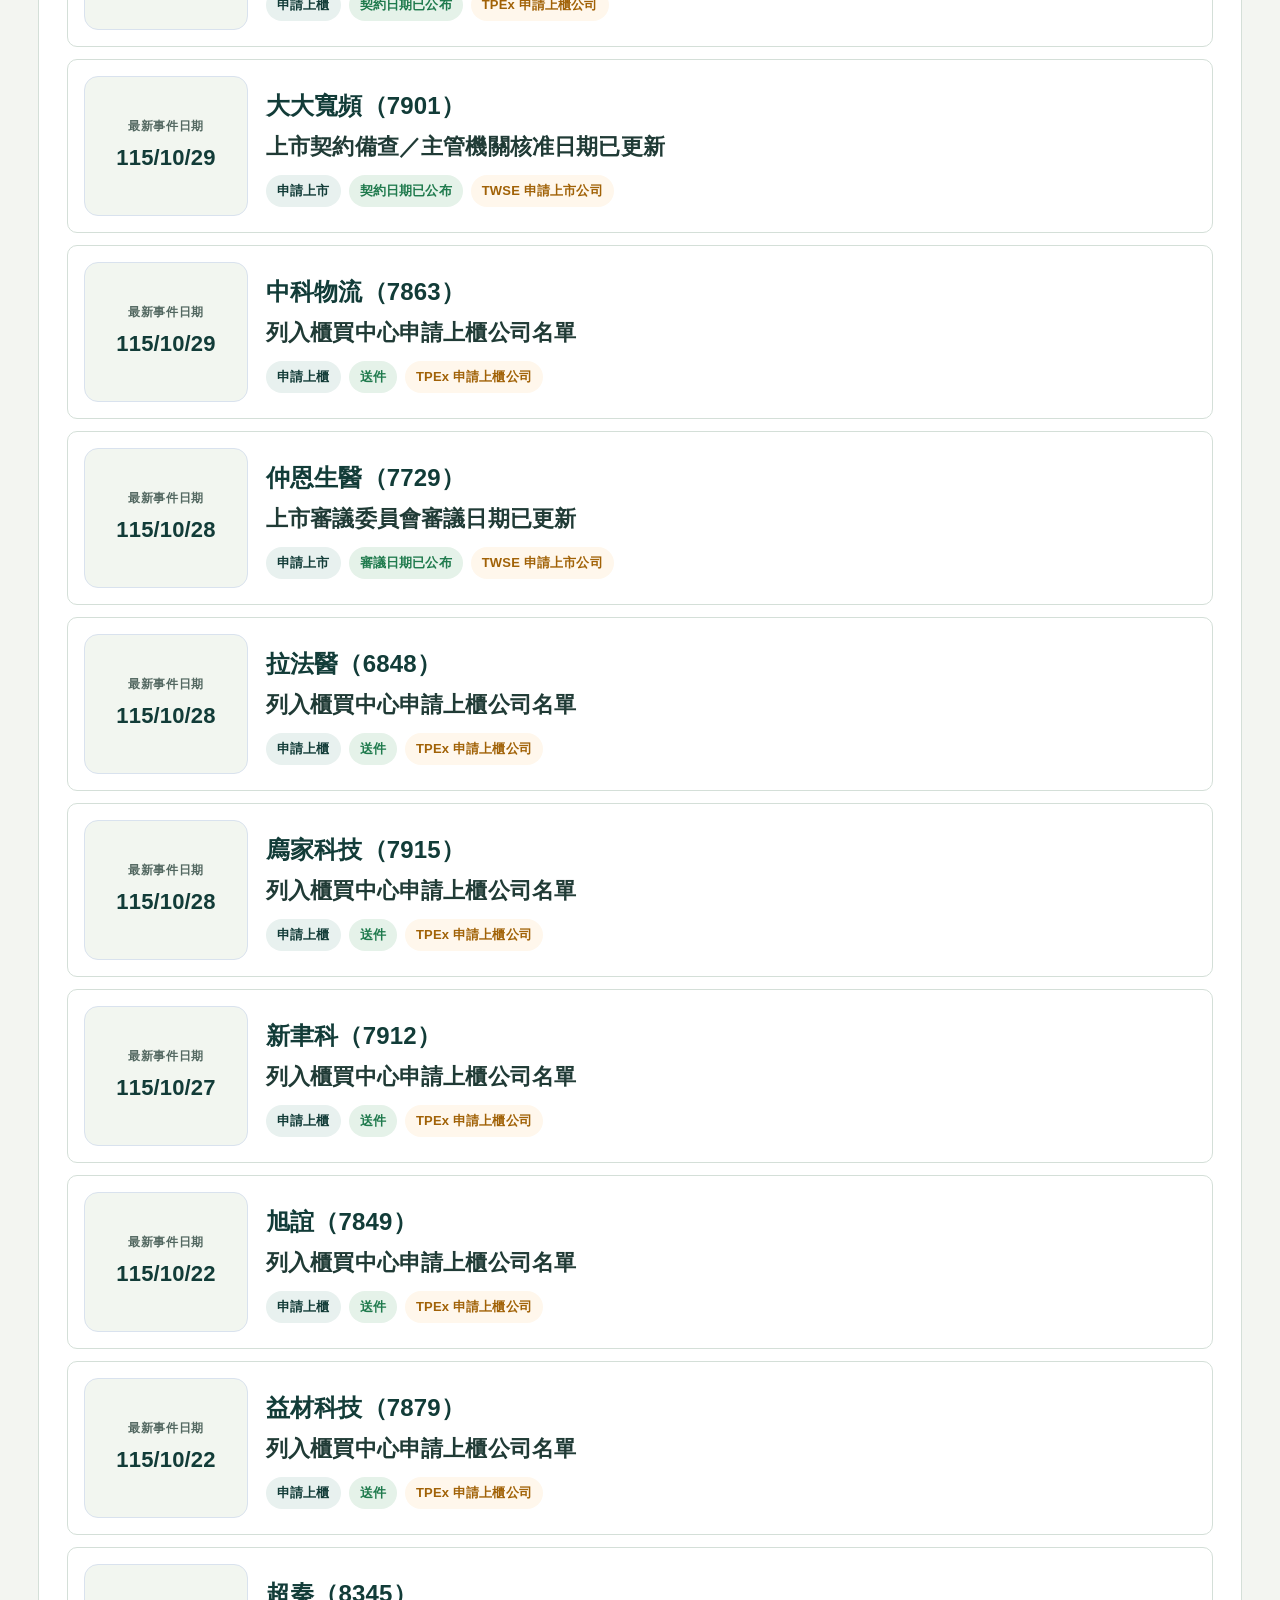
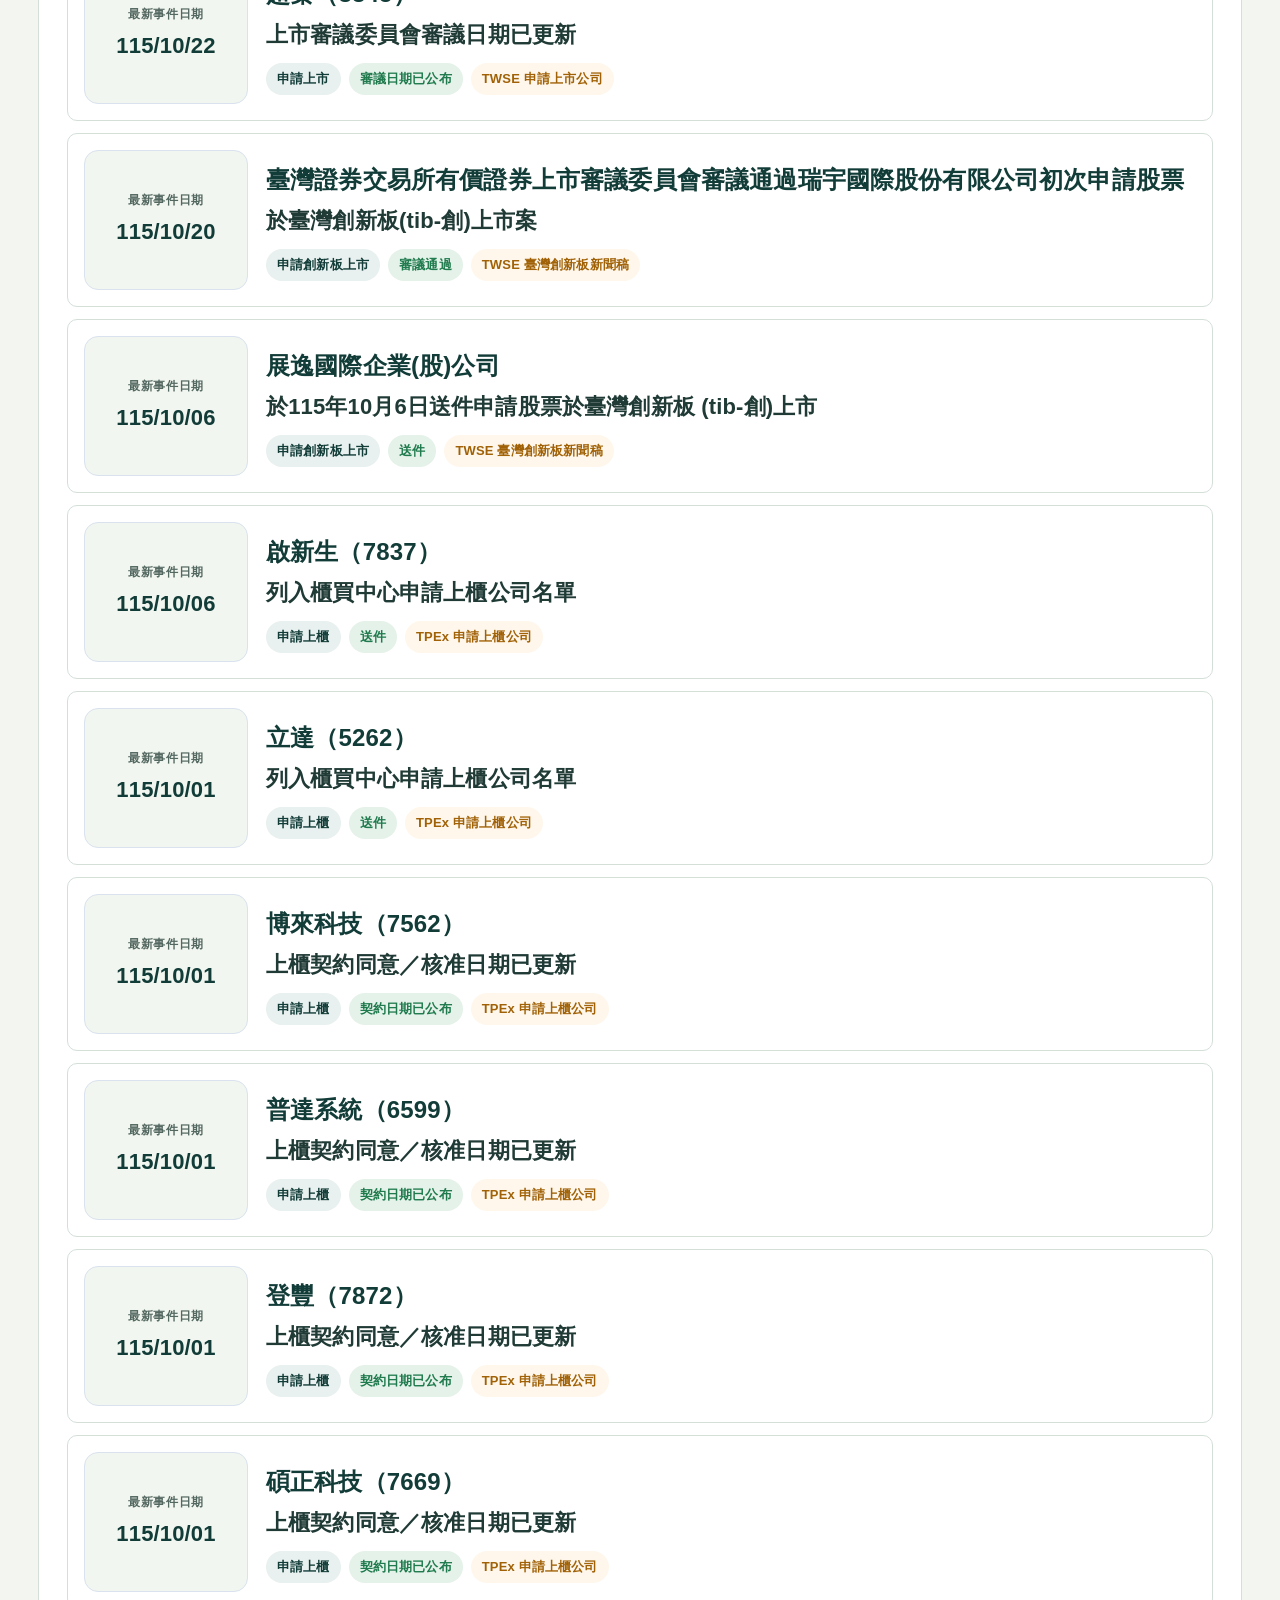
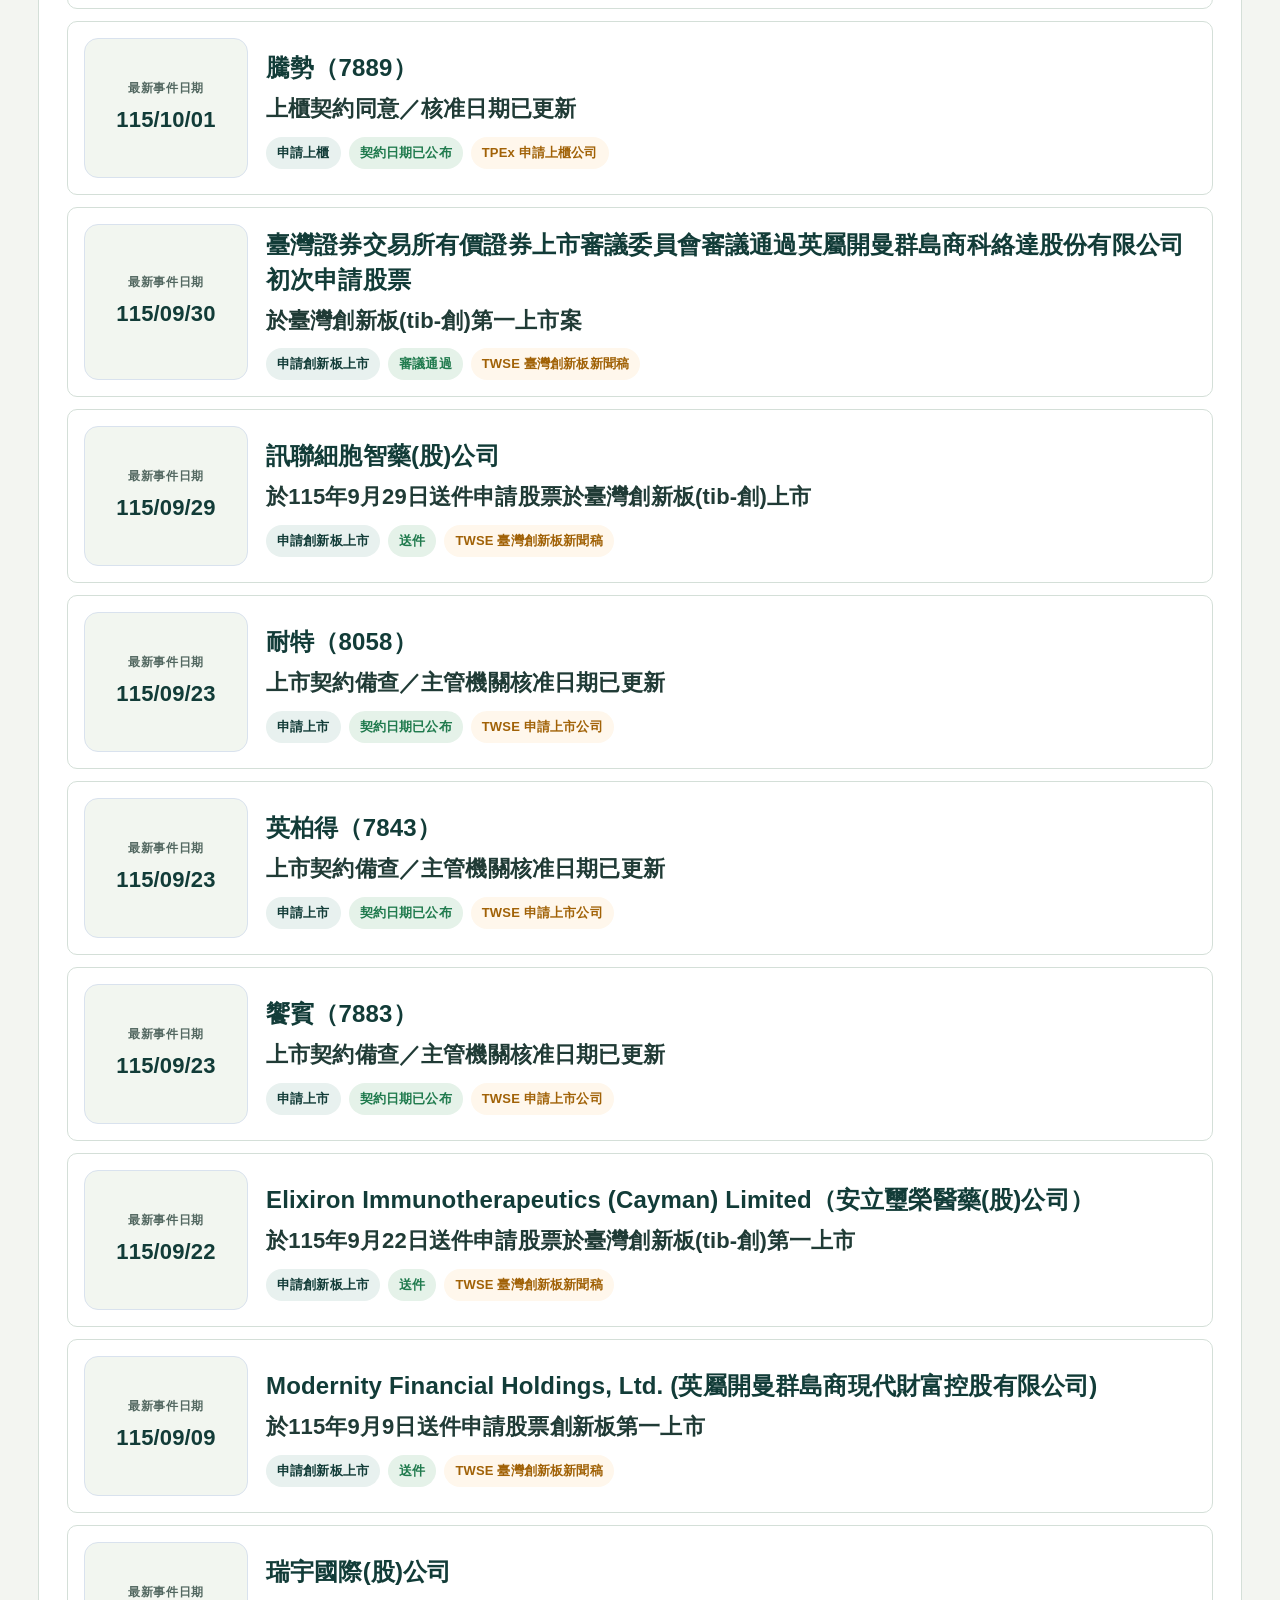
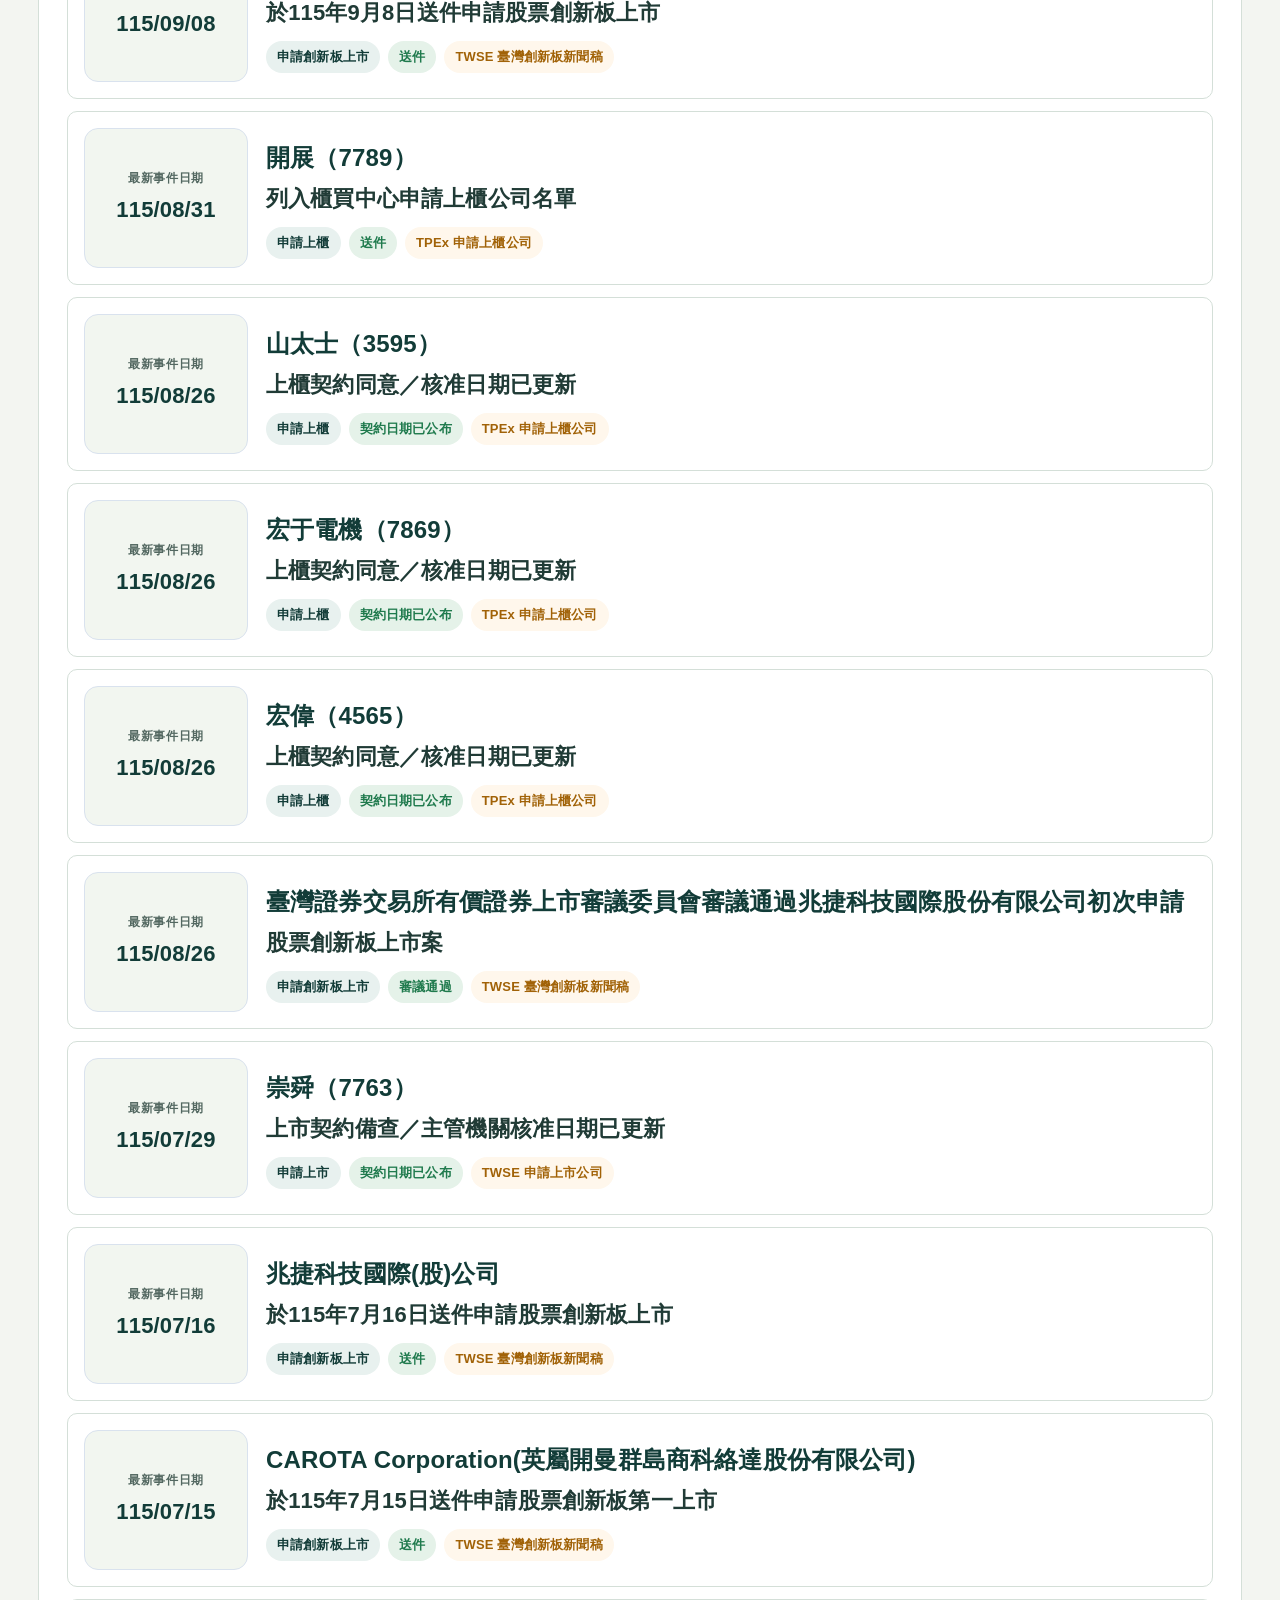
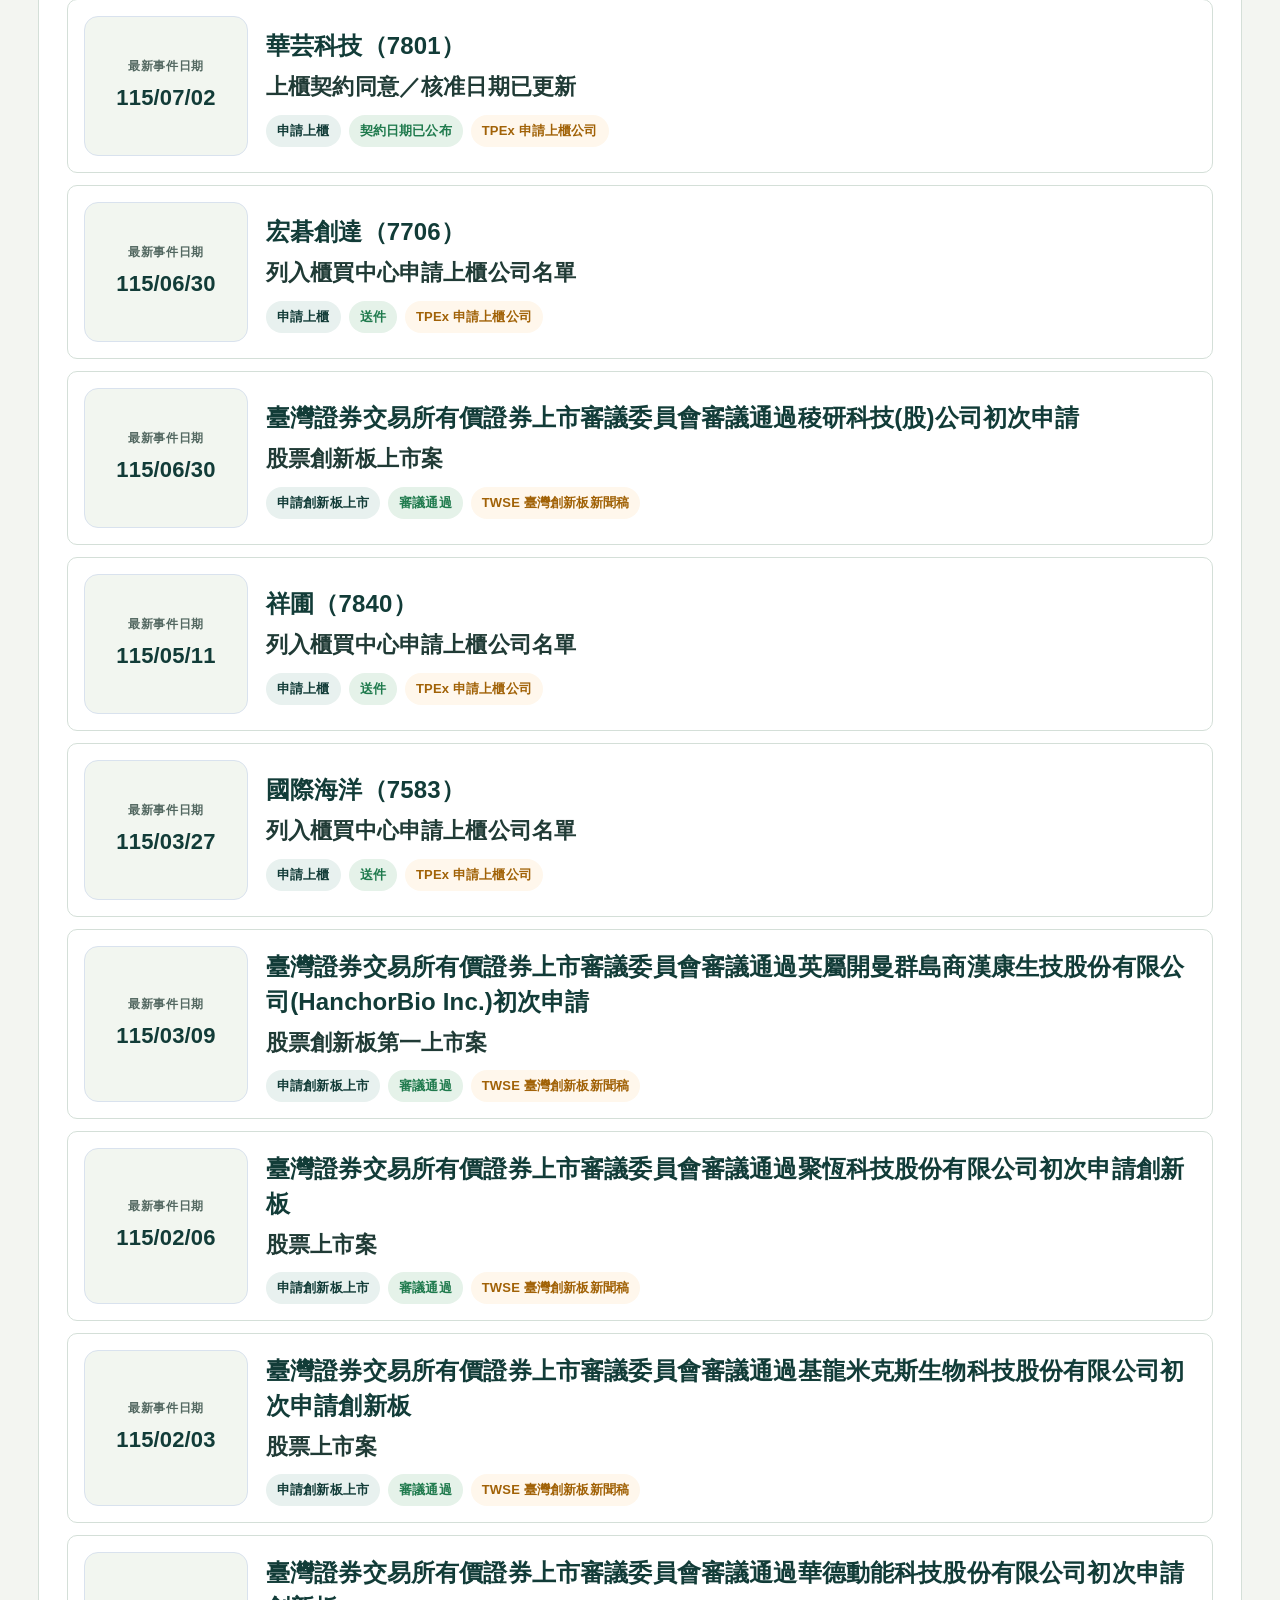
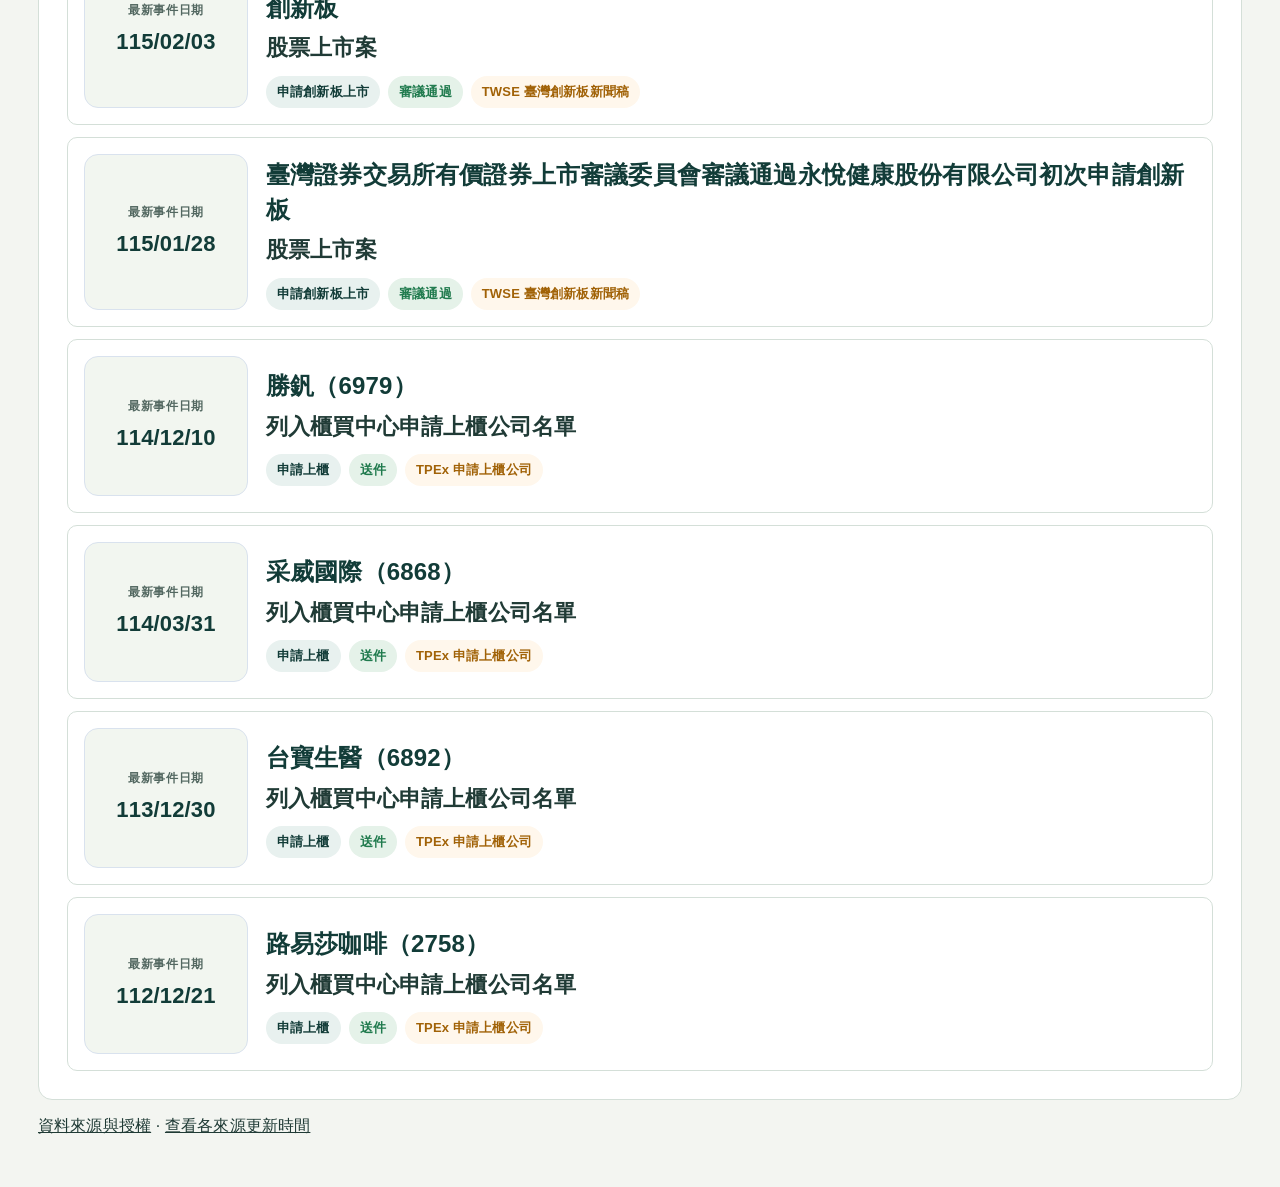
==== commit 74bd926c: "Refresh the monitoring dashboard and add private visitor feedback" ====
--- a/docs/active-cases.html
+++ b/docs/active-cases.html
@@ -347,15 +347,16 @@
       .case-company { font-size: 20px; }
     }
   </style>
+  <link rel="stylesheet" href="./monitor-theme.css">
 </head>
-<body>
+<body class="subpage">
   <header class="site-header">
     <div class="shell header-inner">
-      <div>
+      <a class="brand" href="./index.html">
+        <span class="brand-mark" aria-hidden="true"><i></i><i></i><i></i></span>
         <h1 class="brand-title">台灣興櫃轉板進度監測站</h1>
-        <p class="brand-subtitle">目前進行中案件｜完整清單</p>
-      </div>
-      <a class="back-link" href="./index.html">返回首頁</a>
+      </a>
+      <nav class="nav" aria-label="主要導覽"><a href="./index.html">首頁</a><a href="./events.html">全部事件</a><a href="./active-cases.html">進行中案件</a><a class="feedback-nav" href="./index.html#feedback">意見回饋</a></nav>
     </div>
   </header>
 
@@ -376,8 +377,8 @@
     <section class="panel">
       <h2 class="panel-title">搜尋與篩選</h2>
       <div class="filter-grid">
-        <input id="search" class="search-box" type="search" placeholder="搜尋公司代號或公司名稱" />
-        <select id="trackSelect" class="track-select">
+        <input id="search" class="search-box" aria-label="搜尋公司或事件" type="search" placeholder="搜尋公司代號或公司名稱" />
+        <select aria-label="申請類型" id="trackSelect" class="track-select">
           <option value="">全部申請類型</option>
           <option value="申請上市">申請上市</option>
           <option value="申請上櫃">申請上櫃</option>
--- a/docs/monitor-theme.css
+++ b/docs/monitor-theme.css
@@ -0,0 +1,97 @@
+:root {
+  --navy: #123c38;
+  --navy-2: #215952;
+  --navy-3: #24736a;
+  --bg: #f3f5f1;
+  --surface-soft: #f4f7f4;
+  --blue-soft: #e8f1ef;
+  --green-soft: #e5f2e9;
+  --muted: #536861;
+  --text: #203b36;
+  --line: #d4dfd8;
+  --shadow: none;
+}
+body { background: var(--bg); font-family: "Inter", "Noto Sans TC", "PingFang TC", "Microsoft JhengHei", sans-serif; }
+.shell { max-width: 1248px; }
+.site-header { background: #fafcf9; }
+.header-inner { min-height: 70px; }
+.brand { display: flex; align-items: center; gap: 12px; text-decoration: none; color: var(--navy); }
+.brand-title { font-size: clamp(17px, 1.8vw, 23px); font-weight: 800; letter-spacing: .01em; }
+.brand-mark { width: 37px; height: 37px; border-radius: 10px; display: flex; justify-content: center; align-items: flex-end; gap: 3px; padding: 9px; background: #123f3b; flex: none; }
+.brand-mark i { width: 4px; background: #c4e58d; transform: skewY(-12deg); }
+.brand-mark i:nth-child(1) { height: 8px; }
+.brand-mark i:nth-child(2) { height: 13px; }
+.brand-mark i:nth-child(3) { height: 19px; }
+.nav { gap: 3px; }
+.nav a { color: var(--navy); font-size: 14px; border-radius: 8px; }
+.nav .feedback-nav { border: 1px solid #a2b7ab; }
+.page { padding-top: 24px; }
+[id] { scroll-margin-top: 90px; }
+.hero-main, .subpage .hero {
+  background: #103e39; color: white; border: 0; border-radius: 18px;
+  padding: clamp(24px, 4vw, 50px); box-shadow: none;
+}
+.hero-main { display: grid; grid-template-columns: 1.2fr .8fr; gap: 44px; align-items: center; }
+.hero-main::before { display: none; }
+.hero-title { color: #fff; font-size: clamp(30px, 4vw, 53px); line-height: 1.22; letter-spacing: -.035em; }
+.hero-main .hero-desc, .subpage .hero-desc, .subpage .definition-note { color: #d2e3db; line-height: 1.65; font-weight: 500; }
+.subpage .definition-note { background: transparent; border: 0; padding: 0; margin: 10px 0 0; }
+.hero-eyebrow { margin: 0 0 12px; color: #c6e997; font-size: 13px; letter-spacing: .13em; }
+.hero-actions { display: flex; flex-wrap: wrap; gap: 12px; margin-top: 24px; }
+.hero-actions a, .feedback-cta { display: inline-flex; align-items: center; justify-content: center; min-height: 44px; border-radius: 8px; padding: 9px 17px; text-decoration: none; font-weight: 750; }
+.hero-actions a:first-child { background: #c8e99b; color: #153930; }
+.hero-actions a + a { border: 1px solid #81a39a; color: #fff; }
+.activity { margin: 0; padding-left: 30px; border-left: 1px solid #42665d; }
+.activity figcaption { color: #e6f0e5; font-size: 14px; font-weight: 700; }
+.activity figcaption small { font-weight: 400; color: #c4d9ce; margin-left: 8px; }
+.activity-bars { display: grid; grid-template-columns: repeat(6,1fr); gap: 9px; margin-top: 14px; }
+.activity-col { display: grid; grid-template-rows: 87px auto; text-align: center; gap: 6px; }
+.activity-track { display: flex; flex-direction: column; align-items: center; justify-content: flex-end; gap: 3px; border-bottom: 1px solid #71988c; }
+.activity-track strong, .activity-col small { color: #d3e8dc; font: 12px/1.2 "IBM Plex Mono", ui-monospace, monospace; }
+.activity-track b { display: block; width: min(34px, 80%); background: #6ba89c; border-radius: 3px 3px 0 0; }
+.activity-col:last-child .activity-track b { background: #c8e99b; }
+.panel, .kpi-card { border-radius: 14px; border: 1px solid var(--line); background: #fff; box-shadow: none; }
+.panel { padding: clamp(17px, 2.2vw, 28px); }
+.panel-title { color: var(--navy); letter-spacing: -.02em; }
+.kpi-grid { display: grid; grid-template-columns: repeat(4, minmax(0, 1fr)); gap: 0; border: 1px solid var(--line); background: #fff; border-radius: 14px; margin: 14px 0; overflow: hidden; }
+.kpi-card { border: 0; border-radius: 0; padding: 16px 22px; }
+.kpi-card + .kpi-card { border-left: 1px solid var(--line); }
+.kpi-value { color: var(--navy); font: 650 clamp(23px, 2.5vw, 34px)/1.2 "Inter", "Noto Sans TC", sans-serif; font-variant-numeric: tabular-nums; }
+.kpi-label { font-weight: 600; margin-bottom: 4px; }
+.monitor-pair { display: grid; grid-template-columns: repeat(2,minmax(0,1fr)); gap: 16px; margin: 16px 0; }
+.monitor-pair .home-stack-panel { margin: 0; min-width: 0; }
+.latest-item,.active-item,.event-card,.case-card { box-shadow: none; border-radius: 10px; }
+.monitor-pair .latest-item,.monitor-pair .active-item { grid-template-columns: 95px minmax(0,1fr); padding: 12px 0; border: 0; border-top: 1px solid var(--line); border-radius: 0; background: white; }
+.mini-date-box,.date-box { background: #f2f6f0; color: var(--navy); }
+.monitor-pair .mini-date-box { align-self: start; border-radius: 7px; padding: 8px 4px; }
+.monitor-pair .mini-date-value { font-size: 14px; font-variant-numeric: tabular-nums; }
+.monitor-pair .active-summary { grid-template-columns: repeat(3,minmax(0,1fr)); }
+.monitor-pair .active-summary-card { padding: 7px; }
+.feedback-panel { display: flex; align-items: center; justify-content: space-between; gap: 20px; background: #e4efdf; border-color: #c6d9bd; margin: 16px 0; }
+.feedback-panel h2 { margin: 0 0 6px; }
+.feedback-panel p { margin: 0; color: #36564a; line-height: 1.65; }
+.feedback-cta { background: #164b41; color: #fff; flex: none; }
+.feedback-cta:hover, .hero-actions a:hover { filter: brightness(.93); }
+a:focus-visible, button:focus-visible, input:focus-visible, select:focus-visible { outline: 3px solid #ac6e21; outline-offset: 3px; }
+@media (max-width: 820px) {
+  .hero-main { grid-template-columns: 1fr 0.85fr; gap: 18px; }
+  .header-inner { padding-block: 10px; align-items: flex-start; min-height: auto; flex-direction: column; gap: 7px; }
+  .nav { display: flex; flex-wrap: wrap; overflow: visible; max-width: 100%; }
+  .nav a { padding: 6px 9px; }
+  .monitor-pair { grid-template-columns: 1fr; }
+  [id] { scroll-margin-top: 118px; }
+}
+@media (max-width: 620px) {
+  .hero-main { grid-template-columns: 1fr; gap: 22px; }
+  .activity { border: 0; border-top: 1px solid #42665d; padding: 14px 0 0; }
+  .activity-col { grid-template-rows: 75px auto; }
+  .kpi-grid { grid-template-columns: repeat(2,minmax(0,1fr)); }
+  .kpi-card { padding: 12px 16px; }
+  .kpi-card:nth-child(3) { border-left: 0; }
+  .kpi-card:nth-child(n+3) { border-top: 1px solid var(--line); }
+  .feedback-panel { flex-direction: column; align-items: stretch; }
+  .site-header { position: static; }
+  [id] { scroll-margin-top: 12px; }
+}
+@media (prefers-reduced-motion: reduce) { html { scroll-behavior: auto; } }
+#lastChecked { font-size: clamp(15px, 1.55vw, 21px); line-height: 1.55; }
